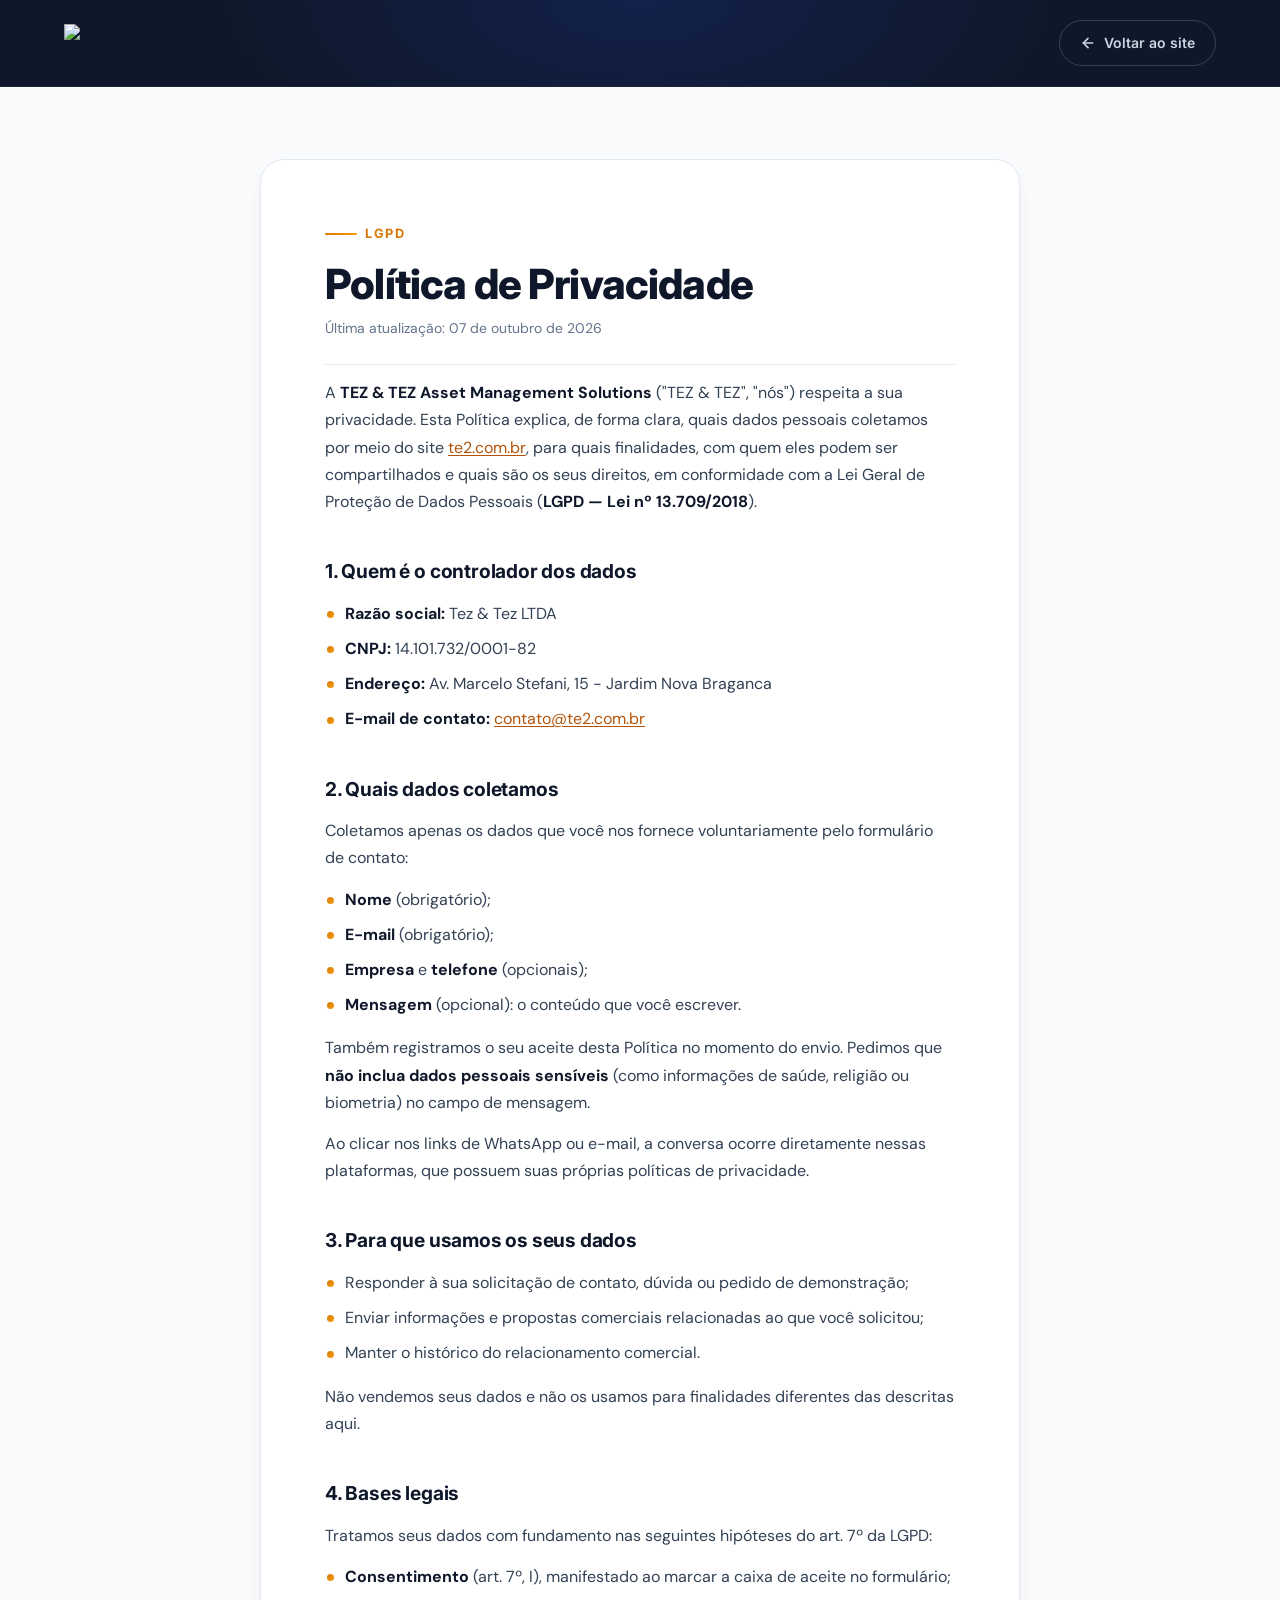
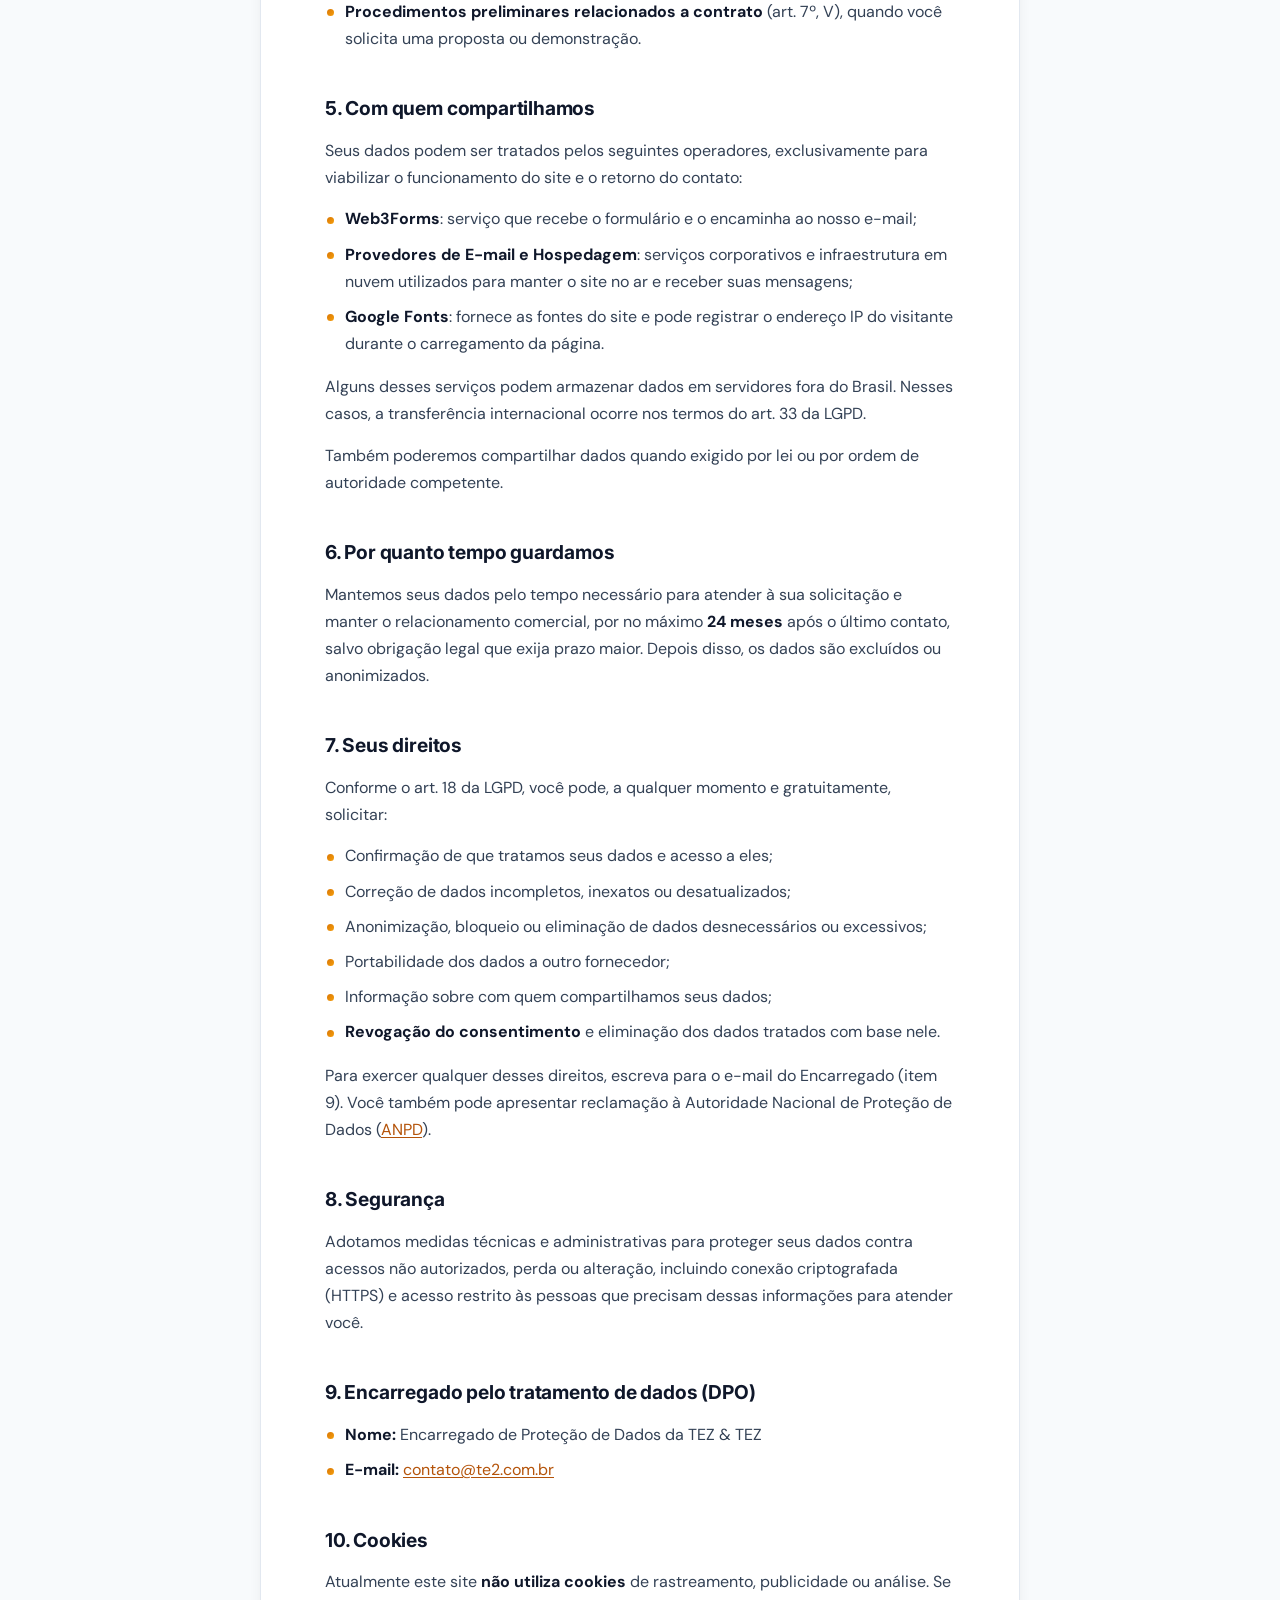
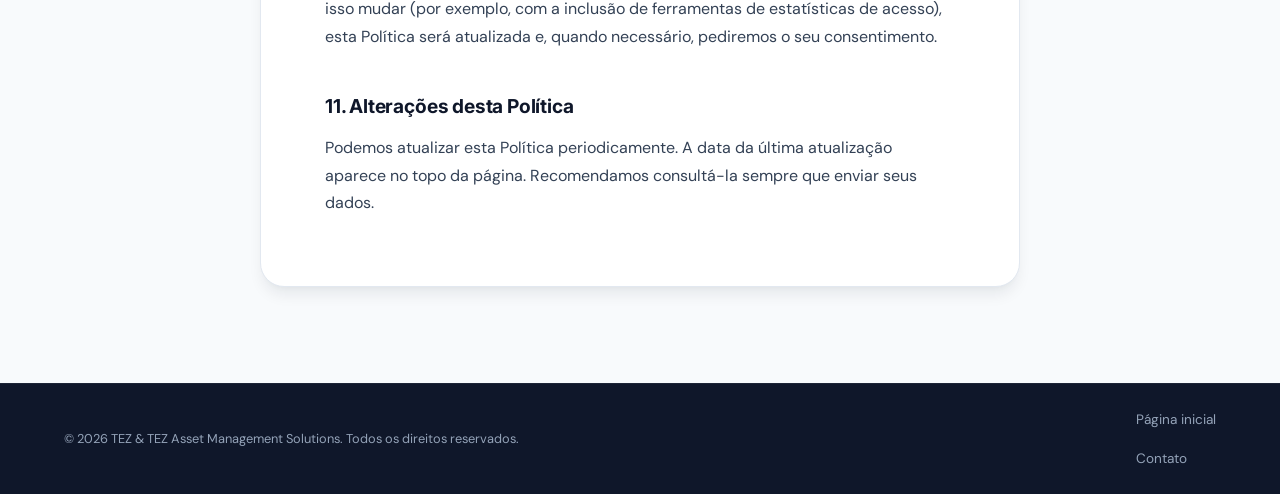
==== politica-de-privacidade.html @ d1f34a0f "Add files via upload" ====
<!DOCTYPE html>
<html lang="pt-BR">

<head>
  <meta charset="UTF-8">
  <meta name="viewport" content="width=device-width, initial-scale=1.0">
  <meta name="description"
    content="Política de Privacidade da TEZ & TEZ Asset Management Solutions: como coletamos, usamos e protegemos seus dados pessoais, em conformidade com a LGPD (Lei nº 13.709/2018).">
  <meta name="robots" content="index, follow">
  <meta name="theme-color" content="#0F172A">
  <title>Política de Privacidade | TEZ & TEZ — Asset Management Solutions</title>

  <link rel="preconnect" href="https://fonts.googleapis.com">
  <link rel="preconnect" href="https://fonts.gstatic.com" crossorigin>
  <link rel="stylesheet"
    href="https://fonts.googleapis.com/css2?family=Inter:wght@400;500;600;700;800&family=DM+Sans:wght@400;500;600;700&display=swap">

  <link rel="stylesheet" href="styles.css">
  <link rel="icon" type="image/png" href="assets/img/icone.png">
</head>

<!--
  ============================================================
  MODELO DE POLÍTICA DE PRIVACIDADE — LGPD
  ============================================================
-->

<body class="legal-page">

  <header class="legal-header">
    <div class="container">
      <a href="index.html" class="legal-logo" aria-label="TEZ & TEZ — voltar para a página inicial">
        <img src="assets/img/logo-TEZ-V2-png.png" alt="TEZ & TEZ Logo">
      </a>
      <a href="index.html" class="btn-outline legal-back" id="legal-back">
        <svg width="16" height="16" viewBox="0 0 24 24" fill="none" stroke="currentColor" stroke-width="2.5"
          stroke-linecap="round" stroke-linejoin="round" aria-hidden="true">
          <line x1="19" y1="12" x2="5" y2="12"></line>
          <polyline points="12 19 5 12 12 5"></polyline>
        </svg>
        Voltar ao site
      </a>
    </div>
  </header>

  <main class="legal-main" id="conteudo">
    <div class="container">
      <article class="legal-content">

        <span class="section-label">LGPD</span>
        <h1 class="legal-title">Política de Privacidade</h1>
        <p class="legal-updated">Última atualização: <time datetime="2026-10-07">07 de outubro de 2026</time></p>

        <p>
          A <strong>TEZ &amp; TEZ Asset Management Solutions</strong> ("TEZ &amp; TEZ", "nós") respeita a sua
          privacidade. Esta Política explica, de forma clara, quais dados pessoais coletamos por meio do site
          <a href="https://te2.com.br">te2.com.br</a>, para quais finalidades, com quem eles podem ser compartilhados
          e quais são os seus direitos, em conformidade com a Lei Geral de Proteção de Dados Pessoais
          (<strong>LGPD — Lei nº 13.709/2018</strong>).
        </p>

        <h2>1. Quem é o controlador dos dados</h2>
        <ul>
          <li><strong>Razão social:</strong> Tez & Tez LTDA</li>
          <li><strong>CNPJ:</strong> 14.101.732/0001-82</li>
          <li><strong>Endereço:</strong> Av. Marcelo Stefani, 15 - Jardim Nova Braganca</li>
          <li><strong>E-mail de contato:</strong> <a href="mailto:contato@te2.com.br">contato@te2.com.br</a></li>
        </ul>

        <h2>2. Quais dados coletamos</h2>
        <p>Coletamos apenas os dados que você nos fornece voluntariamente pelo formulário de contato:</p>
        <ul>
          <li><strong>Nome</strong> (obrigatório);</li>
          <li><strong>E-mail</strong> (obrigatório);</li>
          <li><strong>Empresa</strong> e <strong>telefone</strong> (opcionais);</li>
          <li><strong>Mensagem</strong> (opcional): o conteúdo que você escrever.</li>
        </ul>
        <p>
          Também registramos o seu aceite desta Política no momento do envio. Pedimos que <strong>não inclua dados
            pessoais sensíveis</strong> (como informações de saúde, religião ou biometria) no campo de mensagem.
        </p>
        <p>
          Ao clicar nos links de WhatsApp ou e-mail, a conversa ocorre diretamente nessas plataformas, que possuem
          suas próprias políticas de privacidade.
        </p>

        <h2>3. Para que usamos os seus dados</h2>
        <ul>
          <li>Responder à sua solicitação de contato, dúvida ou pedido de demonstração;</li>
          <li>Enviar informações e propostas comerciais relacionadas ao que você solicitou;</li>
          <li>Manter o histórico do relacionamento comercial.</li>
        </ul>
        <p>Não vendemos seus dados e não os usamos para finalidades diferentes das descritas aqui.</p>

        <h2>4. Bases legais</h2>
        <p>Tratamos seus dados com fundamento nas seguintes hipóteses do art. 7º da LGPD:</p>
        <ul>
          <li><strong>Consentimento</strong> (art. 7º, I), manifestado ao marcar a caixa de aceite no formulário;</li>
          <li><strong>Procedimentos preliminares relacionados a contrato</strong> (art. 7º, V), quando você solicita
            uma proposta ou demonstração.</li>
        </ul>

        <h2>5. Com quem compartilhamos</h2>
        <p>Seus dados podem ser tratados pelos seguintes operadores, exclusivamente para viabilizar o funcionamento
          do site e o retorno do contato:</p>
        <ul>
          <li><strong>Web3Forms</strong>: serviço que recebe o formulário e o encaminha ao nosso e-mail;</li>
          <li><strong>Provedores de E-mail e Hospedagem</strong>: serviços corporativos e infraestrutura em nuvem
            utilizados para manter o site no ar e receber suas mensagens;</li>
          <li><strong>Google Fonts</strong>: fornece as fontes do site e pode registrar o endereço IP do visitante
            durante o carregamento da página.</li>
        </ul>
        <p>
          Alguns desses serviços podem armazenar dados em servidores fora do Brasil. Nesses casos, a transferência
          internacional ocorre nos termos do art. 33 da LGPD.
        </p>
        <p>Também poderemos compartilhar dados quando exigido por lei ou por ordem de autoridade competente.</p>

        <h2>6. Por quanto tempo guardamos</h2>
        <p>
          Mantemos seus dados pelo tempo necessário para atender à sua solicitação e manter o relacionamento comercial,
          por no máximo <strong>24 meses</strong> após o último contato, salvo obrigação legal que
          exija prazo maior. Depois disso, os dados são excluídos ou anonimizados.
        </p>

        <h2>7. Seus direitos</h2>
        <p>Conforme o art. 18 da LGPD, você pode, a qualquer momento e gratuitamente, solicitar:</p>
        <ul>
          <li>Confirmação de que tratamos seus dados e acesso a eles;</li>
          <li>Correção de dados incompletos, inexatos ou desatualizados;</li>
          <li>Anonimização, bloqueio ou eliminação de dados desnecessários ou excessivos;</li>
          <li>Portabilidade dos dados a outro fornecedor;</li>
          <li>Informação sobre com quem compartilhamos seus dados;</li>
          <li><strong>Revogação do consentimento</strong> e eliminação dos dados tratados com base nele.</li>
        </ul>
        <p>
          Para exercer qualquer desses direitos, escreva para o e-mail do Encarregado (item 9). Você também pode
          apresentar reclamação à Autoridade Nacional de Proteção de Dados
          (<a href="https://www.gov.br/anpd" target="_blank" rel="noopener noreferrer">ANPD</a>).
        </p>

        <h2>8. Segurança</h2>
        <p>
          Adotamos medidas técnicas e administrativas para proteger seus dados contra acessos não autorizados, perda
          ou alteração, incluindo conexão criptografada (HTTPS) e acesso restrito às pessoas que precisam dessas
          informações para atender você.
        </p>

        <h2>9. Encarregado pelo tratamento de dados (DPO)</h2>
        <ul>
          <li><strong>Nome:</strong> Encarregado de Proteção de Dados da TEZ & TEZ</li>
          <li><strong>E-mail:</strong> <a href="mailto:contato@te2.com.br">contato@te2.com.br</a></li>
        </ul>

        <h2>10. Cookies</h2>
        <p>
          Atualmente este site <strong>não utiliza cookies</strong> de rastreamento, publicidade ou análise. Se isso
          mudar (por exemplo, com a inclusão de ferramentas de estatísticas de acesso), esta Política será atualizada
          e, quando necessário, pediremos o seu consentimento.
        </p>

        <h2>11. Alterações desta Política</h2>
        <p>
          Podemos atualizar esta Política periodicamente. A data da última atualização aparece no topo da página.
          Recomendamos consultá-la sempre que enviar seus dados.
        </p>

      </article>
    </div>
  </main>

  <footer class="footer" id="footer">
    <div class="container">
      <div class="footer-bottom">
        <p class="footer-copy">© <span id="current-year">2026</span> TEZ &amp; TEZ Asset Management Solutions. Todos os
          direitos reservados.</p>
        <div class="footer-links">
          <a href="index.html">Página inicial</a>
          <a href="index.html#contato">Contato</a>
        </div>
      </div>
    </div>
  </footer>

  <script>
    document.getElementById('current-year').textContent = new Date().getFullYear();
  </script>
</body>

</html>
---- styles.css ----
/* ============================================================
   TEZ & TEZ — Landing Page Design System
   ============================================================ */

/* --- CSS Custom Properties (Design Tokens) --- */
:root {
  /* Palette — Âmbar Premium */
  --amber-700: #B45309;
  --amber-600: #D97706;
  --amber-500: #F59E0B;
  --amber-400: #FBBF24;
  --amber-300: #FCD34D;
  --amber-100: #FEF3C7;
  --amber-50: #FFFBEB;

  /* Palette — Slate Executivo */
  --slate-950: #020617;
  --slate-900: #0F172A;
  --slate-800: #1E293B;
  --slate-700: #334155;
  --slate-600: #475569;
  --slate-500: #64748B;
  --slate-400: #94A3B8;
  --slate-300: #CBD5E1;
  --slate-200: #E2E8F0;
  --slate-100: #F1F5F9;
  --slate-50: #F8FAFC;

  /* Palette — Azul Corporativo */
  --blue-700: #1D4ED8;
  --blue-600: #1E40AF;
  --blue-500: #3B82F6;

  /* Functional */
  --success: #059669;
  --error: #DC2626;
  --error-soft: #F87171;
  --info: #7C3AED;
  --whatsapp: #25D366;

  /* Surfaces */
  --bg-primary: #FFFFFF;
  --bg-secondary: var(--slate-50);
  --bg-tertiary: var(--slate-100);
  --bg-dark: var(--slate-900);
  --bg-dark-alt: var(--slate-800);

  /* Text */
  --text-primary: var(--slate-900);
  --text-secondary: var(--slate-500);
  --text-tertiary: var(--slate-400);
  --text-inverse: #FFFFFF;

  /* Gradients */
  --gradient-amber: linear-gradient(135deg, var(--amber-600), var(--amber-500));
  --gradient-amber-soft: linear-gradient(135deg, var(--amber-500), var(--amber-300));
  --gradient-dark: linear-gradient(135deg, var(--slate-900), var(--slate-800));
  --gradient-blue: linear-gradient(135deg, var(--blue-600), var(--blue-500));

  /* Shadows */
  --shadow-sm: 0 1px 2px rgba(15, 23, 42, 0.05);
  --shadow-md: 0 4px 6px -1px rgba(15, 23, 42, 0.07), 0 2px 4px -2px rgba(15, 23, 42, 0.05);
  --shadow-lg: 0 10px 15px -3px rgba(15, 23, 42, 0.08), 0 4px 6px -4px rgba(15, 23, 42, 0.04);
  --shadow-xl: 0 20px 25px -5px rgba(15, 23, 42, 0.1), 0 8px 10px -6px rgba(15, 23, 42, 0.05);
  --shadow-amber: 0 4px 14px -2px rgba(217, 119, 6, 0.25);
  --shadow-amber-lg: 0 10px 30px -4px rgba(217, 119, 6, 0.3);

  /* Borders */
  --border-light: 1px solid var(--slate-200);
  --border-amber: 2px solid var(--amber-500);
  --radius-sm: 8px;
  --radius-md: 12px;
  --radius-lg: 16px;
  --radius-xl: 24px;
  --radius-full: 9999px;

  /* Typography */
  --font-heading: 'Inter', system-ui, -apple-system, sans-serif;
  --font-body: 'DM Sans', system-ui, -apple-system, sans-serif;

  /* Spacing */
  --section-padding: 100px 0;
  --container-max: 1200px;
  --container-padding: 0 24px;

  /* Transitions */
  --ease-out: cubic-bezier(0.22, 1, 0.36, 1);
  --transition-fast: all 0.2s cubic-bezier(0.4, 0, 0.2, 1);
  --transition-smooth: all 0.3s cubic-bezier(0.4, 0, 0.2, 1);
  --transition-spring: all 0.4s cubic-bezier(0.34, 1.56, 0.64, 1);
}

/* Intensidade do "spotlight" dos cards — registrada para poder ser animada */
@property --spot {
  syntax: '<number>';
  inherits: true;
  initial-value: 0;
}


/* --- Reset & Base --- */
*,
*::before,
*::after {
  margin: 0;
  padding: 0;
  box-sizing: border-box;
}

html {
  scroll-behavior: smooth;
  scroll-padding-top: 80px;
  -webkit-font-smoothing: antialiased;
  -moz-osx-font-smoothing: grayscale;
  /* Scrollbar personalizada (Firefox / Chrome 121+) */
  scrollbar-color: var(--amber-500) var(--slate-900);
  scrollbar-width: thin;
}

body {
  font-family: var(--font-body);
  font-size: 16px;
  line-height: 1.7;
  color: var(--text-primary);
  background-color: var(--bg-primary);
  overflow-x: hidden;
}

img {
  max-width: 100%;
  height: auto;
  display: block;
}

a {
  text-decoration: none;
  color: inherit;
  transition: var(--transition-fast);
}

ul,
ol {
  list-style: none;
}

button {
  border: none;
  background: none;
  cursor: pointer;
  font-family: inherit;
}

input,
textarea {
  font-family: inherit;
  font-size: inherit;
}

/* Seleção de texto em âmbar */
::selection {
  background: rgba(245, 158, 11, 0.32);
}

/* Scrollbar personalizada (Safari / navegadores WebKit) */
::-webkit-scrollbar {
  width: 10px;
}

::-webkit-scrollbar-track {
  background: var(--slate-900);
}

::-webkit-scrollbar-thumb {
  background: linear-gradient(var(--amber-500), var(--amber-600));
  border-radius: 10px;
  border: 2px solid var(--slate-900);
}

/* Foco visível consistente para navegação por teclado */
:focus-visible {
  outline: 2px solid var(--amber-500);
  outline-offset: 3px;
}

/* --- Utility --- */
.container {
  max-width: var(--container-max);
  margin: 0 auto;
  padding: var(--container-padding);
}

.sr-only {
  position: absolute;
  width: 1px;
  height: 1px;
  padding: 0;
  margin: -1px;
  overflow: hidden;
  clip: rect(0, 0, 0, 0);
  white-space: nowrap;
  border: 0;
}

.section-label {
  display: inline-flex;
  align-items: center;
  gap: 8px;
  font-family: var(--font-heading);
  font-size: 0.8rem;
  font-weight: 700;
  letter-spacing: 0.12em;
  text-transform: uppercase;
  color: var(--amber-600);
  margin-bottom: 16px;
}

.section-label::before {
  content: '';
  display: inline-block;
  width: 32px;
  height: 2px;
  background: var(--gradient-amber);
  border-radius: 2px;
}

/* Variante para fundos escuros */
.section-label--light {
  color: var(--amber-400);
}

.section-title {
  font-family: var(--font-heading);
  font-size: clamp(2rem, 4vw, 2.75rem);
  font-weight: 800;
  line-height: 1.15;
  color: var(--text-primary);
  margin-bottom: 16px;
  letter-spacing: -0.02em;
}

.section-subtitle {
  font-size: 1.1rem;
  line-height: 1.7;
  color: var(--text-secondary);
  max-width: 640px;
}

/* --- Scroll Reveal Animations --- */
/* Usa as propriedades individuais `translate`/`opacity` via animation,
   para não conflitar com os `transform` de hover dos cards e para que
   os atrasos escalonados (reveal-delay-*) funcionem de verdade. */
.reveal {
  opacity: 0;
  translate: 0 30px;
}

.reveal.visible {
  animation: revealUp 0.8s var(--ease-out) var(--reveal-delay, 0s) both;
}

@keyframes revealUp {
  from {
    opacity: 0;
    translate: 0 30px;
  }

  to {
    opacity: 1;
    translate: 0 0;
  }
}

.reveal-delay-1 {
  --reveal-delay: 0.1s;
}

.reveal-delay-2 {
  --reveal-delay: 0.2s;
}

.reveal-delay-3 {
  --reveal-delay: 0.3s;
}

.reveal-delay-4 {
  --reveal-delay: 0.4s;
}

.reveal-delay-5 {
  --reveal-delay: 0.5s;
}

.reveal-delay-6 {
  --reveal-delay: 0.6s;
}

.reveal-delay-7 {
  --reveal-delay: 0.7s;
}

/* --- Botões: efeito "shine" (reflexo de luz no hover) --- */
.btn-primary::before,
.navbar-nav .navbar-cta::before,
.form-submit::before {
  content: '';
  position: absolute;
  inset: 0;
  z-index: -1;
  background: linear-gradient(115deg, transparent 30%, rgba(255, 255, 255, 0.38) 50%, transparent 70%);
  transform: translateX(-120%);
  pointer-events: none;
}

.btn-primary:hover::before,
.navbar-nav .navbar-cta:hover::before,
.form-submit:not(:disabled):hover::before {
  transform: translateX(120%);
  transition: transform 0.8s var(--ease-out);
}


/* ============================================================
   1. NAVBAR
   ============================================================ */
.navbar {
  position: fixed;
  top: 0;
  left: 0;
  width: 100%;
  z-index: 1000;
  padding: 16px 0;
  transition: padding 0.4s var(--ease-out);
}

.navbar.scrolled {
  padding: 12px 0;
}

.navbar .container {
  position: relative;
  display: flex;
  align-items: center;
  justify-content: space-between;
  transition: max-width 0.5s var(--ease-out), padding 0.5s var(--ease-out);
}

/* Fundo da "pílula de vidro" — fica num pseudo-elemento para que o
   backdrop-filter não vire containing block do menu mobile (fixed). */
.navbar .container::before {
  content: '';
  position: absolute;
  inset: 0;
  z-index: -1;
  border-radius: var(--radius-full);
  background: rgba(15, 23, 42, 0);
  border: 1px solid transparent;
  transition: background 0.4s ease, border-color 0.4s ease, box-shadow 0.4s ease;
  pointer-events: none;
}

.navbar.scrolled .container {
  max-width: min(1080px, calc(100% - 32px));
  padding: 8px 8px 8px 24px;
}

.navbar.scrolled .container::before {
  background: rgba(15, 23, 42, 0.95);
  backdrop-filter: blur(16px) saturate(180%);
  -webkit-backdrop-filter: blur(16px) saturate(180%);
  border-color: rgba(255, 255, 255, 0.1);
  box-shadow: 0 10px 40px -10px rgba(0, 0, 0, 0.5), inset 0 1px 0 rgba(255, 255, 255, 0.06);
}

.navbar-logo {
  display: flex;
}

.navbar-logo img {
  height: 42px;
  width: auto;
  transition: height 0.4s var(--ease-out);
}

.navbar.scrolled .navbar-logo img {
  height: 32px;
}

.navbar-nav {
  display: flex;
  align-items: center;
  gap: 32px;
}

.navbar-nav a {
  font-family: var(--font-heading);
  font-size: 0.875rem;
  font-weight: 500;
  color: rgba(255, 255, 255, 0.8);
  letter-spacing: 0.01em;
  position: relative;
  padding: 4px 0;
}

.navbar-nav a:not(.navbar-cta):hover {
  color: #FFFFFF;
}

.navbar.scrolled .navbar-nav a:not(.navbar-cta):hover,
.navbar-nav a.active:not(.navbar-cta) {
  color: var(--amber-400);
}

.navbar-nav a:not(.navbar-cta)::after {
  content: '';
  position: absolute;
  bottom: -2px;
  left: 0;
  width: 0;
  height: 2px;
  background: var(--gradient-amber);
  border-radius: 2px;
  transition: width 0.3s cubic-bezier(0.4, 0, 0.2, 1);
}

.navbar-nav a:not(.navbar-cta):hover::after,
.navbar-nav a.active:not(.navbar-cta)::after {
  width: 100%;
}

.navbar-nav .navbar-cta {
  font-family: var(--font-heading);
  font-size: 0.875rem;
  font-weight: 600;
  padding: 8px 20px;
  border-radius: var(--radius-full);
  background: var(--gradient-amber);
  color: #FFFFFF;
  box-shadow: var(--shadow-amber);
  transition: transform 0.3s var(--ease-out), box-shadow 0.3s ease;
  white-space: nowrap;
  overflow: hidden;
  isolation: isolate;
}

.navbar-nav .navbar-cta:hover {
  color: #FFFFFF;
  transform: translateY(-1px);
  box-shadow: var(--shadow-amber-lg);
}

/* Hamburger */
.navbar-toggle {
  display: none;
  flex-direction: column;
  align-items: center;
  justify-content: center;
  gap: 5px;
  width: 40px;
  height: 40px;
  border-radius: 50%;
  position: relative;
  z-index: 1001;
  transition: background 0.3s ease;
}

.navbar-toggle:hover {
  background: rgba(255, 255, 255, 0.08);
}

.navbar-toggle span {
  display: block;
  width: 22px;
  height: 2px;
  background: #FFFFFF;
  border-radius: 2px;
  transition: transform 0.35s var(--ease-out), opacity 0.2s ease;
}

/* X perfeitamente centralizado: 2px de altura + 5px de gap = 7px */
.navbar-toggle.active span:nth-child(1) {
  transform: translateY(7px) rotate(45deg);
}

.navbar-toggle.active span:nth-child(2) {
  opacity: 0;
  transform: scaleX(0);
}

.navbar-toggle.active span:nth-child(3) {
  transform: translateY(-7px) rotate(-45deg);
}

/* Overlay atrás do menu mobile */
.nav-overlay {
  position: fixed;
  inset: 0;
  z-index: 999;
  background: rgba(2, 6, 23, 0.6);
  backdrop-filter: blur(4px);
  -webkit-backdrop-filter: blur(4px);
  opacity: 0;
  visibility: hidden;
  transition: opacity 0.4s ease, visibility 0.4s ease;
}

.nav-overlay.active {
  opacity: 1;
  visibility: visible;
}


/* ============================================================
   2. HERO SECTION
   ============================================================ */
.hero {
  position: relative;
  min-height: 100vh;
  min-height: 100svh;
  display: flex;
  align-items: center;
  background: var(--bg-dark);
  overflow: hidden;
  padding: 120px 0 80px;
  isolation: isolate;
}

/* Subtle grid pattern — dissolve suavemente nas bordas */
.hero::before {
  content: '';
  position: absolute;
  inset: 0;
  background-image:
    linear-gradient(rgba(255, 255, 255, 0.035) 1px, transparent 1px),
    linear-gradient(90deg, rgba(255, 255, 255, 0.035) 1px, transparent 1px);
  background-size: 60px 60px;
  -webkit-mask-image: radial-gradient(ellipse 75% 65% at 50% 40%, #000 20%, transparent 75%);
  mask-image: radial-gradient(ellipse 75% 65% at 50% 40%, #000 20%, transparent 75%);
  pointer-events: none;
  z-index: 0;
}

/* Fade inferior — a faixa de números "pousa" num fundo limpo */
.hero::after {
  content: '';
  position: absolute;
  left: 0;
  right: 0;
  bottom: 0;
  height: 180px;
  background: linear-gradient(to bottom, transparent, var(--bg-dark));
  pointer-events: none;
  z-index: 0;
}

/* Aurora — orbs de luz em movimento lento */
.hero-glow {
  position: absolute;
  top: 50%;
  left: 50%;
  transform: translate(-50%, -50%);
  width: 800px;
  height: 800px;
  background: radial-gradient(circle, rgba(30, 64, 175, 0.25) 0%, transparent 60%);
  z-index: 0;
  pointer-events: none;
}

.hero .container {
  display: grid;
  grid-template-columns: 1fr 1fr;
  align-items: center;
  gap: 60px;
  position: relative;
  z-index: 1;
}

.hero-content {
  max-width: 580px;
}

.hero-badge {
  display: inline-flex;
  align-items: center;
  gap: 8px;
  padding: 6px 16px;
  border-radius: var(--radius-full);
  border: 1px solid rgba(217, 119, 6, 0.3);
  background: rgba(217, 119, 6, 0.08);
  font-family: var(--font-heading);
  font-size: 0.75rem;
  font-weight: 600;
  color: var(--amber-400);
  letter-spacing: 0.06em;
  text-transform: uppercase;
  margin-bottom: 24px;
}

.hero-badge .dot {
  width: 6px;
  height: 6px;
  background: var(--amber-500);
  border-radius: 50%;
  animation: pulse 2s ease-in-out infinite;
}

@keyframes pulse {

  0%,
  100% {
    opacity: 1;
  }

  50% {
    opacity: 0.4;
  }
}

.hero-title {
  font-family: var(--font-heading);
  font-size: clamp(2.25rem, 4.5vw, 3.25rem);
  font-weight: 800;
  line-height: 1.12;
  color: var(--text-inverse);
  margin-bottom: 20px;
  letter-spacing: -0.025em;
}

.hero-title .highlight {
  background: var(--gradient-amber);
  -webkit-background-clip: text;
  -webkit-text-fill-color: transparent;
  background-clip: text;
}

.hero-description {
  font-size: 1.1rem;
  line-height: 1.75;
  color: var(--slate-400);
  margin-bottom: 36px;
  max-width: 500px;
}

.hero-actions {
  display: flex;
  gap: 16px;
  flex-wrap: wrap;
}

.btn-primary {
  display: inline-flex;
  align-items: center;
  gap: 8px;
  padding: 14px 32px;
  border-radius: var(--radius-full);
  background: var(--gradient-amber);
  color: #FFFFFF;
  font-family: var(--font-heading);
  font-size: 0.95rem;
  font-weight: 600;
  box-shadow: var(--shadow-amber);
  transition: transform 0.3s var(--ease-out), box-shadow 0.3s ease;
  cursor: pointer;
  position: relative;
  overflow: hidden;
  isolation: isolate;
}

.btn-primary:hover {
  transform: translateY(-2px);
  box-shadow: var(--shadow-amber-lg);
}

.btn-arrow {
  transition: transform 0.3s var(--ease-out);
}

.btn-primary:hover .btn-arrow {
  transform: translateX(4px);
}

.btn-outline {
  display: inline-flex;
  align-items: center;
  gap: 8px;
  padding: 14px 32px;
  border-radius: var(--radius-full);
  border: 1.5px solid rgba(148, 163, 184, 0.3);
  color: var(--slate-300);
  font-family: var(--font-heading);
  font-size: 0.95rem;
  font-weight: 600;
  transition: var(--transition-smooth);
  cursor: pointer;
}

.btn-outline:hover {
  border-color: var(--amber-500);
  color: var(--amber-400);
  background: rgba(217, 119, 6, 0.06);
}

/* Hero Visual — Cube */
.hero-visual {
  display: flex;
  align-items: center;
  justify-content: center;
  position: relative;
}

.hero-cube-wrapper {
  position: relative;
  width: 340px;
  height: 340px;
  display: flex;
  align-items: center;
  justify-content: center;
}

/* Brilho azul suave atrás do cubo */
.hero-cube-light {
  position: absolute;
  inset: 5%;
  border-radius: 50%;
  background: radial-gradient(circle, rgba(59, 130, 246, 0.2), transparent 60%);
  filter: blur(24px);
  pointer-events: none;
}

.hero-cube-tilt {
  position: relative;
  z-index: 1;
}

.hero-cube-wrapper img {
  width: 260px;
  height: auto;
  filter: drop-shadow(0 0 50px rgba(30, 64, 175, 0.4));
  animation: cubeFloat 6s ease-in-out infinite;
}

@keyframes cubeFloat {

  0%,
  100% {
    transform: translateY(0px) rotate(0deg);
  }

  50% {
    transform: translateY(-16px) rotate(1deg);
  }
}

/* Orbiting ring around cube */
.hero-cube-wrapper::before {
  content: '';
  position: absolute;
  width: 320px;
  height: 320px;
  border: 1px solid rgba(217, 119, 6, 0.15);
  border-radius: 50%;
  animation: orbitSpin 20s linear infinite;
}

.hero-cube-wrapper::after {
  content: '';
  position: absolute;
  width: 380px;
  height: 380px;
  border: 1px dashed rgba(217, 119, 6, 0.08);
  border-radius: 50%;
  animation: orbitSpin 30s linear infinite reverse;
}

@keyframes orbitSpin {
  from {
    transform: rotate(0deg);
  }

  to {
    transform: rotate(360deg);
  }
}


/* ============================================================
   3. NUMBERS STRIP
   ============================================================ */
.numbers-strip {
  padding: 0;
  position: relative;
  z-index: 2;
  margin-top: -50px;
}

.numbers-strip .container {
  background: var(--bg-primary);
  border-radius: var(--radius-xl);
  box-shadow: var(--shadow-xl);
  padding: 48px 56px;
  display: grid;
  grid-template-columns: repeat(4, 1fr);
  gap: 32px;
  border: 1px solid var(--slate-200);
}

.number-item {
  text-align: center;
  position: relative;
}

.number-item:not(:last-child)::after {
  content: '';
  position: absolute;
  right: -16px;
  top: 10%;
  height: 80%;
  width: 1px;
  background: var(--slate-200);
}

.number-value {
  font-family: var(--font-heading);
  font-size: clamp(2rem, 3.5vw, 2.75rem);
  font-weight: 800;
  color: var(--amber-600);
  background: linear-gradient(135deg, var(--amber-700), var(--amber-500));
  -webkit-background-clip: text;
  background-clip: text;
  -webkit-text-fill-color: transparent;
  /* Dígitos de largura fixa: o número não "treme" durante a contagem */
  font-variant-numeric: tabular-nums;
  line-height: 1.1;
  margin-bottom: 8px;
}

.number-label {
  font-size: 0.9rem;
  font-weight: 500;
  color: var(--text-secondary);
  line-height: 1.4;
}


/* ============================================================
   4. QUEM SOMOS
   ============================================================ */
.about {
  padding: var(--section-padding);
}

.about .container {
  display: grid;
  grid-template-columns: 1fr 1fr;
  gap: 80px;
  align-items: center;
}

.about-content {
  max-width: 540px;
}

.about-text {
  font-size: 1.05rem;
  line-height: 1.8;
  color: var(--text-secondary);
  margin-bottom: 32px;
}

.conciliation-grid {
  display: grid;
  grid-template-columns: 1fr 1fr;
  gap: 16px;
}

.conciliation-item {
  position: relative;
  display: flex;
  align-items: center;
  gap: 12px;
  padding: 16px 20px;
  background: var(--bg-dark);
  border-radius: var(--radius-md);
  border: 1px solid rgba(255, 255, 255, 0.08);
  transition: var(--transition-smooth);
  cursor: help;
}

.conciliation-item:hover,
.conciliation-item:focus-visible,
.conciliation-item.is-open {
  border-color: var(--amber-500);
  background: var(--slate-800);
  transform: translateY(-2px);
  box-shadow: var(--shadow-md);
}

.conciliation-item:focus-visible {
  outline-offset: 2px;
}

.conciliation-icon {
  width: 40px;
  height: 40px;
  border-radius: var(--radius-sm);
  display: flex;
  align-items: center;
  justify-content: center;
  background: var(--gradient-amber);
  color: #FFFFFF;
  font-size: 1.1rem;
  flex-shrink: 0;
}

.conciliation-name {
  font-family: var(--font-heading);
  font-size: 0.9rem;
  font-weight: 600;
  color: #FFFFFF;
}

/* Tooltip — abre com hover, foco de teclado ou toque (classe .is-open via JS) */
.conciliation-tooltip {
  position: absolute;
  bottom: calc(100% + 12px);
  left: 50%;
  transform: translateX(-50%) translateY(8px);
  width: 260px;
  padding: 14px 18px;
  background: var(--slate-900);
  color: rgba(255, 255, 255, 0.9);
  font-size: 0.8rem;
  line-height: 1.6;
  border-radius: var(--radius-md);
  box-shadow: 0 12px 32px rgba(0, 0, 0, 0.15);
  border: 1px solid rgba(255, 255, 255, 0.08);
  opacity: 0;
  visibility: hidden;
  pointer-events: none;
  transition: opacity 0.3s ease, transform 0.3s ease, visibility 0.3s ease;
  z-index: 10;
}

.conciliation-tooltip::after {
  content: '';
  position: absolute;
  top: 100%;
  left: 50%;
  transform: translateX(-50%);
  border: 6px solid transparent;
  border-top-color: var(--slate-900);
}

.conciliation-item:hover .conciliation-tooltip,
.conciliation-item:focus-visible .conciliation-tooltip,
.conciliation-item.is-open .conciliation-tooltip {
  opacity: 1;
  visibility: visible;
  transform: translateX(-50%) translateY(0);
}

/* Visual Diagram — Conciliação Quádrupla animada */
.about-visual {
  display: flex;
  align-items: center;
  justify-content: center;
}

.quad-diagram {
  --size: 380px;
  --node: 100px;
  --center: 120px;
  --icon: 22px;
  position: relative;
  width: var(--size);
  height: var(--size);
}

/* Anel orbital que conecta os 4 nós, com um ponto de luz girando */
.quad-orbit {
  position: absolute;
  inset: calc(var(--node) / 2);
  border-radius: 50%;
  border: 1px dashed rgba(217, 119, 6, 0.35);
  animation: orbitSpin 40s linear infinite;
  z-index: 0;
}

.quad-orbit::before {
  content: '';
  position: absolute;
  top: -4px;
  left: 50%;
  width: 8px;
  height: 8px;
  margin-left: -4px;
  border-radius: 50%;
  background: var(--amber-500);
  box-shadow: 0 0 12px 3px rgba(245, 158, 11, 0.6);
}

/* Raios (nó → centro) com "pulsos de energia" percorrendo */
.quad-spoke {
  position: absolute;
  top: 50%;
  left: 50%;
  width: calc(var(--size) / 2 - var(--node) / 2);
  height: 2px;
  margin-top: -1px;
  transform-origin: 0 50%;
  background: linear-gradient(90deg, rgba(217, 119, 6, 0.3), var(--slate-200));
  border-radius: 2px;
  overflow: hidden;
  z-index: 1;
}

.quad-spoke--top {
  rotate: -90deg;
}

.quad-spoke--right {
  rotate: 0deg;
}

.quad-spoke--bottom {
  rotate: 90deg;
}

.quad-spoke--left {
  rotate: 180deg;
}

.quad-spoke::after {
  content: '';
  position: absolute;
  inset: 0;
  background: linear-gradient(90deg, transparent 0%, var(--amber-300) 6%, var(--amber-500) 14%, transparent 42%);
  transform: translateX(100%);
  animation: energyPulse 2.8s cubic-bezier(0.55, 0, 0.45, 1) infinite;
}

.quad-spoke--right::after {
  animation-delay: 0.7s;
}

.quad-spoke--bottom::after {
  animation-delay: 1.4s;
}

.quad-spoke--left::after {
  animation-delay: 2.1s;
}

@keyframes energyPulse {
  from {
    transform: translateX(100%);
  }

  to {
    transform: translateX(-100%);
  }
}

.quad-center {
  position: absolute;
  top: 50%;
  left: 50%;
  translate: -50% -50%;
  width: var(--center);
  height: var(--center);
  background: var(--gradient-amber);
  border-radius: 50%;
  display: flex;
  align-items: center;
  justify-content: center;
  color: #FFFFFF;
  font-family: var(--font-heading);
  font-weight: 700;
  font-size: 0.75rem;
  text-align: center;
  line-height: 1.3;
  box-shadow: var(--shadow-amber-lg), inset 0 2px 0 rgba(255, 255, 255, 0.25);
  z-index: 3;
}

/* Halo pulsante do centro */
.quad-center::before,
.quad-center::after {
  content: '';
  position: absolute;
  inset: 0;
  border-radius: 50%;
  border: 2px solid rgba(245, 158, 11, 0.5);
  animation: haloPulse 3s ease-out infinite;
  z-index: -1;
}

.quad-center::after {
  animation-delay: 1.5s;
}

@keyframes haloPulse {
  from {
    transform: scale(1);
    opacity: 0.8;
  }

  to {
    transform: scale(1.6);
    opacity: 0;
  }
}

.quad-node {
  position: absolute;
  width: var(--node);
  height: var(--node);
  background: var(--amber-100);
  border-radius: 50%;
  display: flex;
  flex-direction: column;
  align-items: center;
  justify-content: center;
  gap: 4px;
  font-family: var(--font-heading);
  font-size: 0.7rem;
  font-weight: 600;
  color: var(--slate-700);
  text-align: center;
  line-height: 1.3;
  box-shadow: var(--shadow-lg);
  border: 2px solid var(--amber-500);
  transition: scale 0.35s var(--ease-out), border-color 0.3s ease, box-shadow 0.3s ease, color 0.3s ease, background 0.3s ease;
  z-index: 2;
}

.quad-node svg {
  width: var(--icon);
  height: var(--icon);
  color: var(--amber-600);
  transition: color 0.3s ease;
}

.quad-node--top {
  top: 0;
  left: 50%;
  translate: -50% 0;
}

.quad-node--right {
  right: 0;
  top: 50%;
  translate: 0 -50%;
}

.quad-node--bottom {
  bottom: 0;
  left: 50%;
  translate: -50% 0;
}

.quad-node--left {
  left: 0;
  top: 50%;
  translate: 0 -50%;
}

/* Nó aceso — hover direto ou item correspondente da lista ao lado */
.quad-node:hover,
.quad-node.is-active {
  scale: 1.1;
  border-color: var(--amber-500);
  background: var(--amber-50);
  color: var(--amber-700);
  box-shadow: 0 0 0 6px rgba(245, 158, 11, 0.12), var(--shadow-amber-lg);
}


/* ============================================================
   CARDS — "Spotlight" que segue o mouse (Serviços + Módulos)
   ============================================================ */
/* Borda que acende onde o cursor está */
.service-card::after {
  content: '';
  position: absolute;
  inset: 0;
  border-radius: inherit;
  padding: 1px;
  background: radial-gradient(320px circle at var(--x, 50%) var(--y, 50%), rgba(59, 130, 246, 0.65), transparent 60%);
  -webkit-mask: linear-gradient(#fff 0 0) content-box, linear-gradient(#fff 0 0);
  -webkit-mask-composite: xor;
  mask: linear-gradient(#fff 0 0) content-box, linear-gradient(#fff 0 0);
  mask-composite: exclude;
  opacity: var(--spot, 0);
  pointer-events: none;
  z-index: 2;
}

.module-card::after {
  content: '';
  position: absolute;
  inset: 0;
  border-radius: inherit;
  padding: 1px;
  /* Brilho Azul Secundário (Corporativo) */
  background: radial-gradient(320px circle at var(--x, 50%) var(--y, 50%), rgba(59, 130, 246, 0.65), transparent 60%);
  -webkit-mask: linear-gradient(#fff 0 0) content-box, linear-gradient(#fff 0 0);
  -webkit-mask-composite: xor;
  mask: linear-gradient(#fff 0 0) content-box, linear-gradient(#fff 0 0);
  mask-composite: exclude;
  opacity: var(--spot, 0);
  pointer-events: none;
  z-index: 2;
}

@media (hover: hover) {

  .service-card:hover,
  .module-card:hover {
    --spot: 1;
  }
}


/* ============================================================
   5. SERVIÇOS
   ============================================================ */
.services {
  padding: var(--section-padding);
  background: var(--bg-tertiary);
}

.services-header {
  text-align: center;
  margin-bottom: 64px;
}

.services-header .section-subtitle {
  margin: 0 auto;
}

.services-grid {
  display: grid;
  grid-template-columns: repeat(2, 1fr);
  gap: 24px;
}

.service-card {
  background:
    radial-gradient(480px circle at var(--x, 50%) var(--y, 50%), rgba(59, 130, 246, calc(0.12 * var(--spot, 0))), transparent 45%),
    var(--bg-dark);
  border-radius: var(--radius-lg);
  padding: 40px 36px;
  border: 1px solid rgba(255, 255, 255, 0.08);
  transition: transform 0.3s var(--ease-out), box-shadow 0.3s ease, border-color 0.3s ease, --spot 0.4s ease;
  position: relative;
  overflow: hidden;
}

.service-card::before {
  content: '';
  position: absolute;
  top: 0;
  left: 0;
  right: 0;
  height: 3px;
  background: var(--gradient-amber);
  transform: scaleX(0);
  transform-origin: left;
  transition: transform 0.4s cubic-bezier(0.4, 0, 0.2, 1);
}

.service-card:hover {
  transform: translateY(-4px);
  box-shadow: var(--shadow-xl);
  border-color: rgba(59, 130, 246, 0.35);
}

.service-card:hover::before {
  transform: scaleX(1);
}

.service-icon {
  width: 56px;
  height: 56px;
  border-radius: var(--radius-md);
  background: var(--gradient-amber);
  display: flex;
  align-items: center;
  justify-content: center;
  margin-bottom: 24px;
  transition: var(--transition-smooth);
}

.service-card:hover .service-icon {
  background: var(--gradient-amber);
}

.service-icon svg {
  width: 28px;
  height: 28px;
  color: #FFFFFF;
  transition: var(--transition-fast);
}

.service-card:hover .service-icon svg {
  color: #FFFFFF;
}

.service-title {
  font-family: var(--font-heading);
  font-size: 1.2rem;
  font-weight: 700;
  color: #FFFFFF;
  margin-bottom: 12px;
}

.service-description {
  font-size: 0.95rem;
  line-height: 1.7;
  color: rgba(255, 255, 255, 0.7);
}


/* ============================================================
   6. PLATAFORMA TGA — seção escura + Bento Grid
   ============================================================ */
.platform {
  padding: var(--section-padding);
  background: var(--bg-dark);
  position: relative;
  overflow: hidden;
  isolation: isolate;
}

/* Glow âmbar no topo */
.platform::before {
  content: '';
  position: absolute;
  top: -220px;
  left: 50%;
  translate: -50% 0;
  width: 1000px;
  height: 560px;
  background: radial-gradient(ellipse, rgba(217, 119, 6, 0.16) 0%, transparent 70%);
  pointer-events: none;
  z-index: -1;
}

/* Grade sutil que some para baixo */
.platform::after {
  content: '';
  position: absolute;
  inset: 0;
  background-image:
    linear-gradient(rgba(255, 255, 255, 0.025) 1px, transparent 1px),
    linear-gradient(90deg, rgba(255, 255, 255, 0.025) 1px, transparent 1px);
  background-size: 60px 60px;
  -webkit-mask-image: radial-gradient(ellipse 70% 50% at 50% 0%, #000 30%, transparent 80%);
  mask-image: radial-gradient(ellipse 70% 50% at 50% 0%, #000 30%, transparent 80%);
  pointer-events: none;
  z-index: -1;
}

.platform-header {
  text-align: center;
  margin-bottom: 64px;
}

.platform .section-label {
  color: var(--amber-400);
}

.platform .section-title {
  color: var(--text-inverse);
}

.platform .section-subtitle {
  color: var(--slate-400);
}

.platform-header .section-subtitle {
  margin: 0 auto;
}

.platform-grid {
  display: grid;
  grid-template-columns: repeat(4, 1fr);
  grid-template-areas:
    "quantum quantum elo     elo"
    "quantum quantum opus    vecto"
    "vertex  axon    kinesis kinesis";
  gap: 20px;
}

#module-quantum {
  grid-area: quantum;
}

#module-elo {
  grid-area: elo;
}

#module-opus {
  grid-area: opus;
}

#module-vecto {
  grid-area: vecto;
}

#module-vertex {
  grid-area: vertex;
}

#module-axon {
  grid-area: axon;
}

#module-kinesis {
  grid-area: kinesis;
}

.module-card {
  background:
    radial-gradient(500px circle at var(--x, 50%) var(--y, 50%), rgba(59, 130, 246, calc(0.12 * var(--spot, 0))), transparent 45%),
    rgba(255, 255, 255, 0.03);
  border: 1px solid rgba(255, 255, 255, 0.08);
  border-radius: var(--radius-lg);
  padding: 32px 28px;
  transition: transform 0.3s var(--ease-out), box-shadow 0.3s ease, border-color 0.3s ease, --spot 0.4s ease;
  position: relative;
  overflow: hidden;
  display: flex;
  flex-direction: column;
}

.module-card::before {
  content: '';
  position: absolute;
  top: 0;
  left: 0;
  right: 0;
  height: 3px;
  background: var(--gradient-amber);
  transform: scaleX(0);
  transform-origin: left;
  transition: transform 0.4s cubic-bezier(0.4, 0, 0.2, 1);
  z-index: 2;
}

.module-card:hover::before {
  transform: scaleX(1);
}

.module-card:hover {
  transform: translateY(-4px);
  box-shadow: 0 20px 40px -12px rgba(0, 0, 0, 0.55);
  border-color: rgba(59, 130, 246, 0.35);
}

.module-card>* {
  position: relative;
  z-index: 1;
}

.module-icon {
  width: 48px;
  height: 48px;
  border-radius: var(--radius-sm);
  background: var(--gradient-amber);
  display: flex;
  align-items: center;
  justify-content: center;
  margin-bottom: 20px;
  box-shadow: 0 6px 18px -6px rgba(217, 119, 6, 0.6);
  flex-shrink: 0;
}

.module-icon svg {
  width: 24px;
  height: 24px;
  color: #FFFFFF;
}

.module-name {
  font-family: var(--font-heading);
  font-size: 1.1rem;
  font-weight: 700;
  color: var(--amber-500);
  margin-bottom: 8px;
}

.module-description {
  font-size: 0.9rem;
  line-height: 1.6;
  color: rgba(255, 255, 255, 0.7);
}

/* Cards em destaque (QUANTUM e ELO) */
.module-card--featured {
  padding: 40px 36px;
  background:
    radial-gradient(500px circle at var(--x, 50%) var(--y, 50%), rgba(59, 130, 246, calc(0.15 * var(--spot, 0))), transparent 45%),
    linear-gradient(160deg, rgba(30, 64, 175, 0.15), rgba(255, 255, 255, 0.02) 55%);
  border-color: rgba(59, 130, 246, 0.25);
}

.module-card--featured .module-icon {
  width: 56px;
  height: 56px;
  border-radius: var(--radius-md);
}

.module-card--featured .module-icon svg {
  width: 28px;
  height: 28px;
}

.module-card--featured .module-name {
  font-size: 1.6rem;
  letter-spacing: -0.01em;
}

.module-card--featured .module-description {
  font-size: 1rem;
  max-width: 440px;
}

.module-tags {
  display: flex;
  flex-wrap: wrap;
  gap: 8px;
  margin-top: 20px;
}

.module-tags span {
  font-family: var(--font-heading);
  font-size: 0.72rem;
  font-weight: 600;
  letter-spacing: 0.02em;
  padding: 4px 12px;
  border-radius: var(--radius-full);
  background: rgba(245, 158, 11, 0.1);
  border: 1px solid rgba(245, 158, 11, 0.22);
  color: var(--amber-300);
}

/* Mini-gráfico decorativo do QUANTUM — barras crescem ao aparecer */
.module-chart {
  margin-top: auto;
  padding-top: 32px;
  height: 180px;
  display: flex;
  align-items: flex-end;
  gap: 8px;
}

.module-chart span {
  flex: 1;
  border-radius: 6px 6px 2px 2px;
  background: linear-gradient(to top, rgba(217, 119, 6, 0.15), var(--amber-500));
  transform-origin: bottom;
  transform: scaleY(0.08);
  transition: transform 1s var(--ease-out);
}

.module-card.visible .module-chart span {
  transform: scaleY(1);
}

.module-chart span:nth-child(1) {
  height: 32%;
  transition-delay: 0.5s;
}

.module-chart span:nth-child(2) {
  height: 48%;
  transition-delay: 0.58s;
}

.module-chart span:nth-child(3) {
  height: 40%;
  transition-delay: 0.66s;
}

.module-chart span:nth-child(4) {
  height: 62%;
  transition-delay: 0.74s;
}

.module-chart span:nth-child(5) {
  height: 55%;
  transition-delay: 0.82s;
}

.module-chart span:nth-child(6) {
  height: 76%;
  transition-delay: 0.9s;
}

.module-chart span:nth-child(7) {
  height: 70%;
  transition-delay: 0.98s;
}

.module-chart span:nth-child(8) {
  height: 100%;
  transition-delay: 1.06s;
}


/* ============================================================
   7. CONFORMIDADE
   ============================================================ */
.compliance {
  padding: var(--section-padding);
  background: var(--bg-tertiary);
}

.compliance-header {
  text-align: center;
  margin-bottom: 48px;
}

.compliance-header .section-subtitle {
  margin: 0 auto;
}

.compliance-institutions {
  text-align: center;
  margin-bottom: 32px;
}

.compliance-institutions-title {
  font-size: 0.95rem;
  font-weight: 600;
  color: var(--slate-400);
  text-transform: uppercase;
  letter-spacing: 0.05em;
  margin-bottom: 24px;
}

.compliance-logos {
  display: flex;
  justify-content: center;
  align-items: center;
  /* Garante alinhamento vertical pelo centro */
  gap: 64px;
  /* Aumentei o gap para respirar mais já que ficaram maiores */
  flex-wrap: wrap;
}

.compliance-logo {
  height: 70px;
  /* Aumentado em ~15% (era 60px) */
  width: auto;
  max-width: 250px;
  /* Evita que logos muito compridos fiquem gigantescos */
  object-fit: contain;
  filter: grayscale(100%) opacity(60%);
  transition: all 0.4s ease;
}

.compliance-logo:hover {
  filter: grayscale(0%) opacity(100%);
  transform: scale(1.05);
}

.compliance-badges {
  display: flex;
  flex-wrap: wrap;
  justify-content: center;
  gap: 16px;
  margin-bottom: 48px;
}

.compliance-badge {
  display: inline-flex;
  align-items: center;
  gap: 8px;
  padding: 12px 24px;
  background: var(--bg-dark);
  border: 1px solid rgba(59, 130, 246, 0.3);
  border-radius: var(--radius-full);
  font-family: var(--font-heading);
  font-size: 0.85rem;
  font-weight: 600;
  color: #FFFFFF;
  transition: var(--transition-smooth);
  white-space: nowrap;
}

.compliance-badge:hover {
  border-color: var(--amber-500);
  background: var(--slate-800);
  color: var(--amber-500);
  transform: translateY(-2px);
  box-shadow: var(--shadow-md);
}

.compliance-badge svg {
  width: 18px;
  height: 18px;
  color: var(--amber-600);
}

.compliance-text {
  max-width: 720px;
  margin: 0 auto;
  text-align: center;
  font-size: 1rem;
  line-height: 1.8;
  color: var(--text-secondary);
}


/* ============================================================
   8. FAQ
   ============================================================ */
.faq {
  padding: var(--section-padding);
  background: var(--bg-main);
  position: relative;
}

.faq-header {
  text-align: center;
  max-width: 600px;
  margin: 0 auto 64px;
}

.faq-list {
  max-width: 760px;
  margin: 0 auto;
  display: flex;
  flex-direction: column;
  gap: 16px;
}

.faq-item {
  background: var(--bg-card);
  border: 1px solid var(--border-color);
  border-radius: 12px;
  overflow: hidden;
  transition: all 0.3s ease;
  box-shadow: 0 4px 20px rgba(0, 0, 0, 0.2);
  /* Sombra sutil para destacar do fundo */
}

.faq-item:hover {
  border-color: rgba(245, 158, 11, 0.4);
  background: rgba(255, 255, 255, 0.02);
  transform: translateY(-2px);
  /* Efeito de flutuação no card */
}

.faq-item:hover .faq-question {
  color: var(--amber-500);
}

.faq-question {
  width: 100%;
  text-align: left;
  padding: 24px;
  background: transparent;
  border: none;
  display: flex;
  justify-content: space-between;
  align-items: center;
  cursor: pointer;
  color: var(--text-primary);
  font-family: 'DM Sans', sans-serif;
  font-size: 1.125rem;
  font-weight: 600;
  /* Peso maior como solicitado */
  gap: 16px;
  transition: color 0.3s ease;
}

.faq-question svg {
  width: 20px;
  height: 20px;
  flex-shrink: 0;
  color: var(--amber-500);
  transition: transform 0.3s ease;
}

.faq-question[aria-expanded="true"] svg {
  transform: rotate(180deg);
}

.faq-answer {
  max-height: 0;
  overflow: hidden;
  transition: max-height 0.3s ease;
}

.faq-answer-inner {
  padding: 0 24px 24px;
  color: var(--text-secondary);
  line-height: 1.6;
  font-size: 1rem;
}

/* ============================================================
   9. CTA / CONTATO
   ============================================================ */
.contact {
  padding: var(--section-padding);
  background: var(--bg-dark);
  position: relative;
  overflow: hidden;
}

.contact::before {
  content: '';
  position: absolute;
  top: 0;
  left: 50%;
  transform: translateX(-50%);
  width: 800px;
  height: 400px;
  background: radial-gradient(ellipse, rgba(217, 119, 6, 0.08) 0%, transparent 70%);
  pointer-events: none;
}

.contact .container {
  display: grid;
  grid-template-columns: 1fr 1fr;
  gap: 80px;
  align-items: start;
  position: relative;
  z-index: 1;
}

.contact-info {
  max-width: 460px;
}

.contact-info .section-title {
  color: var(--text-inverse);
}

.contact-info .section-subtitle {
  color: var(--slate-400);
  margin-bottom: 40px;
}

.contact-details {
  display: flex;
  flex-direction: column;
  gap: 20px;
}

.contact-detail {
  display: flex;
  align-items: center;
  gap: 16px;
}

.contact-detail-icon {
  width: 48px;
  height: 48px;
  border-radius: var(--radius-md);
  background: rgba(217, 119, 6, 0.1);
  display: flex;
  align-items: center;
  justify-content: center;
  flex-shrink: 0;
}

.contact-detail-icon svg {
  width: 22px;
  height: 22px;
  color: var(--amber-500);
}

.contact-detail-label {
  font-size: 0.8rem;
  font-weight: 500;
  color: var(--slate-400);
  text-transform: uppercase;
  letter-spacing: 0.05em;
  margin-bottom: 2px;
}

.contact-detail-value {
  font-family: var(--font-heading);
  font-size: 1rem;
  font-weight: 600;
  color: var(--text-inverse);
}

.contact-detail-value a {
  color: var(--text-inverse);
}

.contact-detail-value a:hover {
  color: var(--amber-400);
}

/* Form */
.contact-form {
  background: rgba(255, 255, 255, 0.04);
  border: 1px solid rgba(255, 255, 255, 0.08);
  border-radius: var(--radius-xl);
  padding: 40px;
  backdrop-filter: blur(8px);
}

.form-grid {
  display: grid;
  grid-template-columns: 1fr 1fr;
  gap: 16px;
  margin-bottom: 16px;
}

.form-group {
  display: flex;
  flex-direction: column;
  gap: 6px;
}

.form-group.full-width {
  grid-column: 1 / -1;
}

.form-label {
  font-size: 0.85rem;
  font-weight: 500;
  color: var(--slate-400);
}

.form-label .required {
  color: var(--amber-400);
}

/* Ícones dentro dos campos */
.input-wrap {
  position: relative;
}

.input-icon {
  position: absolute;
  left: 14px;
  top: 50%;
  translate: 0 -50%;
  width: 18px;
  height: 18px;
  color: var(--slate-500);
  pointer-events: none;
  transition: color 0.2s ease;
}

.input-wrap--textarea .input-icon {
  top: 14px;
  translate: none;
}

.input-wrap:focus-within .input-icon {
  color: var(--amber-400);
}

.form-input,
.form-textarea {
  width: 100%;
  padding: 12px 16px 12px 44px;
  background: rgba(255, 255, 255, 0.06);
  border: 1px solid rgba(255, 255, 255, 0.1);
  border-radius: var(--radius-sm);
  color: var(--text-inverse);
  font-size: 0.95rem;
  transition: var(--transition-fast);
  outline: none;
}

.form-input option {
  background-color: var(--slate-900);
  color: var(--text-inverse);
}

.form-input option:disabled {
  color: var(--slate-500);
}

select.form-input {
  appearance: none;
  -webkit-appearance: none;
  -moz-appearance: none;
  background-image: url("data:image/svg+xml;charset=US-ASCII,%3Csvg%20xmlns%3D%22http%3A%2F%2Fwww.w3.org%2F2000%2Fsvg%22%20width%3D%2224%22%20height%3D%2224%22%20viewBox%3D%220%200%2024%2024%22%20fill%3D%22none%22%20stroke%3D%22%2394a3b8%22%20stroke-width%3D%222%22%20stroke-linecap%3D%22round%22%20stroke-linejoin%3D%22round%22%3E%3Cpolyline%20points%3D%226%209%2012%2015%2018%209%22%3E%3C%2Fpolyline%3E%3C%2Fsvg%3E");
  background-repeat: no-repeat;
  background-position: right 16px center;
  background-size: 16px;
  padding-right: 48px;
  /* space for the custom arrow */
}

/* Fix browser autofill styling */
input:-webkit-autofill,
input:-webkit-autofill:hover,
input:-webkit-autofill:focus,
input:-webkit-autofill:active {
  -webkit-box-shadow: 0 0 0 30px #1e293b inset !important;
  -webkit-text-fill-color: white !important;
  caret-color: white;
}

.form-input::placeholder,
.form-textarea::placeholder {
  color: var(--slate-500);
}

.form-input:focus,
.form-textarea:focus {
  border-color: var(--amber-500);
  background: rgba(217, 119, 6, 0.05);
  box-shadow: 0 0 0 3px rgba(217, 119, 6, 0.1);
}

/* Validação moderna: só fica vermelho DEPOIS que o usuário interage */
.form-input:user-invalid,
.form-textarea:user-invalid {
  border-color: var(--error-soft);
  background: rgba(248, 113, 113, 0.06);
  box-shadow: 0 0 0 3px rgba(248, 113, 113, 0.12);
}

.input-wrap:has(:user-invalid) .input-icon {
  color: var(--error-soft);
}

.form-error {
  display: none;
  font-size: 0.78rem;
  color: #FCA5A5;
}

.form-group:has(:user-invalid) .form-error {
  display: block;
}

.form-textarea {
  min-height: 120px;
  resize: vertical;
}

.form-submit {
  width: 100%;
  display: inline-flex;
  align-items: center;
  justify-content: center;
  gap: 10px;
  padding: 14px 32px;
  border-radius: var(--radius-sm);
  background: var(--gradient-amber);
  color: #FFFFFF;
  font-family: var(--font-heading);
  font-size: 1rem;
  font-weight: 600;
  cursor: pointer;
  box-shadow: var(--shadow-amber);
  transition: transform 0.3s var(--ease-out), box-shadow 0.3s ease, background 0.3s ease;
  border: none;
  margin-top: 8px;
  position: relative;
  overflow: hidden;
  isolation: isolate;
}

.form-submit:not(:disabled):hover {
  transform: translateY(-2px);
  box-shadow: var(--shadow-amber-lg);
}

.form-submit:disabled {
  cursor: default;
}

.form-submit.is-success {
  background: linear-gradient(135deg, var(--success), #10B981);
  box-shadow: 0 4px 14px -2px rgba(5, 150, 105, 0.35);
}

.spinner {
  width: 18px;
  height: 18px;
  border: 2px solid rgba(255, 255, 255, 0.35);
  border-top-color: #FFFFFF;
  border-radius: 50%;
  animation: spin 0.7s linear infinite;
}

@keyframes spin {
  to {
    transform: rotate(360deg);
  }
}

/* Honeypot anti-spam — fora da tela, invisível para pessoas */
.form-honeypot {
  position: absolute;
  left: -9999px;
  width: 1px;
  height: 1px;
  opacity: 0;
  pointer-events: none;
}

/* Consentimento LGPD */
.form-consent {
  display: grid;
  grid-template-columns: auto 1fr;
  align-items: start;
  column-gap: 12px;
  row-gap: 6px;
  margin: 4px 0 16px;
}

.form-consent input[type="checkbox"] {
  width: 18px;
  height: 18px;
  margin-top: 3px;
  accent-color: var(--amber-500);
  cursor: pointer;
}

.form-consent label {
  font-size: 0.82rem;
  line-height: 1.55;
  color: var(--slate-400);
  cursor: pointer;
}

.form-consent label a {
  color: var(--amber-400);
  text-decoration: underline;
  text-underline-offset: 2px;
}

.form-consent label a:hover {
  color: var(--amber-300);
}

.form-consent label .required {
  color: var(--amber-400);
}

.form-consent .form-error {
  grid-column: 2;
}

.form-consent:has(:user-invalid) .form-error {
  display: block;
}

.form-consent:has(:user-invalid) label {
  color: #FCA5A5;
}

/* Mensagem de retorno do envio (sucesso / erro) */
.form-feedback {
  margin-top: 12px;
  font-size: 0.85rem;
  line-height: 1.5;
  text-align: center;
  color: var(--slate-300);
}

.form-feedback:empty {
  display: none;
}

.form-feedback.is-error {
  color: #FCA5A5;
}

.form-feedback.is-success {
  color: #6EE7B7;
}

.form-feedback a {
  color: var(--amber-400);
  text-decoration: underline;
  text-underline-offset: 2px;
}


/* ============================================================
   10. FOOTER
   ============================================================ */
.footer {
  background: var(--slate-900);
  border-top: 1px solid rgba(255, 255, 255, 0.06);
  padding: 64px 0 24px;
}

.footer-top {
  display: grid;
  grid-template-columns: 2fr 1.2fr 1.2fr;
  align-items: flex-start;
  padding-bottom: 48px;
  border-bottom: 1px solid rgba(255, 255, 255, 0.06);
  margin-bottom: 24px;
  gap: 32px;
}

.footer-company-info {
  display: flex;
  flex-direction: column;
  gap: 16px;
  max-width: 350px;
}

.footer-logo img {
  height: 32px;
  width: auto;
  opacity: 0.9;
}

.footer-address {
  font-size: 0.85rem;
  color: var(--slate-400);
  line-height: 1.6;
}

.footer-address strong {
  color: var(--slate-200);
}

.footer-social {
  display: flex;
  gap: 16px;
}

.footer-social a {
  color: var(--slate-400);
  transition: var(--transition-fast);
  display: inline-flex;
}

.footer-social a:hover {
  color: var(--amber-400);
}

.footer-nav {
  display: flex;
  flex-direction: column;
  gap: 8px;
}

.footer-nav-title {
  font-size: 0.95rem;
  font-weight: 600;
  color: var(--amber-500);
  margin-bottom: 16px;
  display: inline-block;
}

.footer-links {
  display: flex;
  flex-direction: column;
  gap: 16px;
}

.footer-links a {
  font-size: 0.85rem;
  color: var(--slate-400);
  transition: var(--transition-fast);
}

.footer-links a:hover {
  color: var(--amber-400);
}

.footer-bottom {
  display: flex;
  align-items: center;
  justify-content: space-between;
  flex-wrap: wrap;
  gap: 16px;
}

.footer-copy {
  font-size: 0.8rem;
  color: var(--slate-400);
}

.footer-bottom-badges {
  display: flex;
  align-items: center;
  gap: 12px;
  opacity: 0.6;
  font-size: 0.75rem;
  font-weight: 600;
  color: var(--slate-400);
  flex-wrap: wrap;
}

.footer-bottom-badges .bullet {
  opacity: 0.4;
  font-size: 0.8rem;
}


/* ============================================================
   10. BOTÃO FLUTUANTE — WHATSAPP
   ============================================================ */
.whatsapp-float {
  position: fixed;
  right: 24px;
  bottom: 24px;
  z-index: 900;
  width: 58px;
  height: 58px;
  border-radius: 50%;
  background: var(--whatsapp);
  color: #FFFFFF;
  display: flex;
  align-items: center;
  justify-content: center;
  box-shadow: 0 10px 30px -6px rgba(37, 211, 102, 0.55);
  opacity: 0;
  visibility: hidden;
  transform: translateY(20px) scale(0.9);
  transition: opacity 0.4s ease, transform 0.4s var(--ease-out), visibility 0.4s ease, box-shadow 0.3s ease;
}

.whatsapp-float.is-visible {
  opacity: 1;
  visibility: visible;
  transform: none;
}

.whatsapp-float.is-visible:hover {
  transform: translateY(-3px);
  box-shadow: 0 14px 34px -6px rgba(37, 211, 102, 0.7);
}

.whatsapp-float svg {
  width: 28px;
  height: 28px;
}

/* Anel pulsante */
.whatsapp-float::before {
  content: '';
  position: absolute;
  inset: 0;
  border-radius: 50%;
  background: var(--whatsapp);
  z-index: -1;
  animation: waPulse 2.4s ease-out infinite;
}

@keyframes waPulse {
  from {
    transform: scale(1);
    opacity: 0.5;
  }

  to {
    transform: scale(1.6);
    opacity: 0;
  }
}

.whatsapp-float-label {
  position: absolute;
  right: calc(100% + 12px);
  top: 50%;
  translate: 0 -50%;
  white-space: nowrap;
  background: var(--slate-900);
  color: #FFFFFF;
  font-family: var(--font-heading);
  font-size: 0.8rem;
  font-weight: 600;
  padding: 8px 14px;
  border-radius: var(--radius-full);
  box-shadow: var(--shadow-lg);
  border: 1px solid rgba(255, 255, 255, 0.08);
  opacity: 0;
  transform: translateX(8px);
  transition: opacity 0.3s ease, transform 0.3s var(--ease-out);
  pointer-events: none;
}

.whatsapp-float:hover .whatsapp-float-label,
.whatsapp-float:focus-visible .whatsapp-float-label {
  opacity: 1;
  transform: none;
}


/* ============================================================
   11. PÁGINA LEGAL (Política de Privacidade)
   ============================================================ */
.legal-header {
  position: relative;
  background: var(--bg-dark);
  padding: 20px 0;
  border-bottom: 1px solid rgba(255, 255, 255, 0.06);
  overflow: hidden;
  isolation: isolate;
}

.legal-header::before {
  content: '';
  position: absolute;
  top: -200px;
  left: 50%;
  translate: -50% 0;
  width: 900px;
  height: 400px;
  background: radial-gradient(ellipse, rgba(30, 64, 175, 0.25), transparent 65%);
  pointer-events: none;
  z-index: -1;
}

.legal-header .container {
  display: flex;
  align-items: center;
  justify-content: space-between;
  gap: 16px;
}

.legal-logo img {
  height: 38px;
  width: auto;
}

.legal-back {
  padding: 10px 20px;
  font-size: 0.875rem;
}

.legal-main {
  padding: 72px 0 96px;
  background: var(--bg-secondary);
}

.legal-content {
  max-width: 760px;
  margin: 0 auto;
  background: var(--bg-primary);
  border: var(--border-light);
  border-radius: var(--radius-xl);
  box-shadow: var(--shadow-lg);
  padding: 56px 64px;
  color: var(--slate-700);
}

.legal-title {
  font-family: var(--font-heading);
  font-size: clamp(2rem, 4vw, 2.6rem);
  font-weight: 800;
  line-height: 1.15;
  letter-spacing: -0.02em;
  color: var(--text-primary);
  margin-bottom: 8px;
}

.legal-updated {
  font-size: 0.875rem;
  color: var(--slate-500);
  padding-bottom: 24px;
  margin-bottom: 32px;
  border-bottom: var(--border-light);
}

.legal-content h2 {
  font-family: var(--font-heading);
  font-size: 1.2rem;
  font-weight: 700;
  color: var(--text-primary);
  margin: 40px 0 12px;
  letter-spacing: -0.01em;
}

.legal-content p {
  margin-bottom: 14px;
}

.legal-content ul {
  margin: 0 0 16px;
  display: flex;
  flex-direction: column;
  gap: 8px;
}

.legal-content li {
  position: relative;
  padding-left: 20px;
}

.legal-content li::before {
  content: '';
  position: absolute;
  left: 2px;
  top: 0.7em;
  width: 7px;
  height: 7px;
  border-radius: 50%;
  background: var(--gradient-amber);
}

.legal-content a {
  color: var(--amber-700);
  text-decoration: underline;
  text-underline-offset: 2px;
}

.legal-content a:hover {
  color: var(--amber-600);
}

.legal-content strong {
  color: var(--text-primary);
}

.legal-page .footer {
  padding: 24px 0;
}

@media (max-width: 640px) {
  .legal-main {
    padding: 40px 0 64px;
  }

  .legal-content {
    padding: 32px 24px;
    border-radius: var(--radius-lg);
  }

  .legal-back {
    padding: 8px 14px;
  }
}


/* ============================================================
   RESPONSIVE
   ============================================================ */

/* Tablet */
@media (max-width: 1024px) {
  .hero .container {
    grid-template-columns: 1fr;
    text-align: center;
  }

  .hero-content {
    max-width: 100%;
  }

  .hero-description {
    max-width: 100%;
    margin-left: auto;
    margin-right: auto;
  }

  .hero-actions {
    justify-content: center;
  }

  .hero-visual {
    order: -1;
  }

  .hero-cube-wrapper {
    width: 260px;
    height: 260px;
  }

  .hero-cube-wrapper img {
    width: 200px;
  }

  .hero-cube-wrapper::before {
    width: 240px;
    height: 240px;
  }

  .hero-cube-wrapper::after {
    width: 290px;
    height: 290px;
  }

  .numbers-strip .container {
    grid-template-columns: repeat(2, 1fr);
    padding: 36px 40px;
  }

  .number-item:not(:last-child)::after {
    display: none;
  }

  .about .container {
    grid-template-columns: 1fr;
    gap: 48px;
  }

  .about-visual {
    order: -1;
  }

  .quad-diagram {
    --size: 300px;
    --node: 80px;
    --center: 100px;
    --icon: 18px;
  }

  .quad-center {
    font-size: 0.65rem;
  }

  .quad-node {
    font-size: 0.6rem;
  }

  .services-grid {
    grid-template-columns: 1fr;
  }

  .platform-grid {
    grid-template-columns: repeat(2, 1fr);
    grid-template-areas:
      "quantum quantum"
      "elo     elo"
      "opus    vecto"
      "vertex  axon"
      "kinesis kinesis";
  }

  .module-chart {
    height: 140px;
  }

  .contact .container {
    grid-template-columns: 1fr;
    gap: 48px;
  }

  .footer-top {
    grid-template-columns: 1fr;
    gap: 48px;
  }
}

/* Mobile */
@media (max-width: 768px) {
  :root {
    --section-padding: 64px 0;
  }

  /* Navbar mobile */
  .navbar.scrolled .container {
    padding: 6px 6px 6px 20px;
  }

  /* Menu lateral escuro com glassmorphism */
  .navbar-nav {
    position: fixed;
    top: 0;
    right: 0;
    z-index: 1000;
    width: min(320px, 85vw);
    height: 100vh;
    height: 100dvh;
    background: rgba(15, 23, 42, 0.96);
    backdrop-filter: blur(20px) saturate(160%);
    -webkit-backdrop-filter: blur(20px) saturate(160%);
    border-left: 1px solid rgba(255, 255, 255, 0.08);
    flex-direction: column;
    align-items: stretch;
    gap: 0;
    padding: 96px 28px 32px;
    box-shadow: -20px 0 60px rgba(0, 0, 0, 0.5);
    overflow-y: auto;
    transform: translateX(100%);
    visibility: hidden;
    transition: transform 0.45s var(--ease-out), visibility 0.45s ease;
  }

  .navbar-nav.active {
    transform: none;
    visibility: visible;
  }

  .navbar-nav a:not(.navbar-cta) {
    font-size: 1.125rem;
    padding: 16px 4px;
    color: var(--slate-200);
    border-bottom: 1px solid rgba(255, 255, 255, 0.06);
  }

  .navbar-nav a:not(.navbar-cta)::after {
    display: none;
  }

  .navbar-nav .navbar-cta {
    margin-top: 28px;
    padding: 14px 20px;
    font-size: 1rem;
    text-align: center;
  }

  /* Entrada escalonada dos links */
  .navbar-nav.active a {
    animation: navItemIn 0.5s var(--ease-out) both;
  }

  .navbar-nav.active a:nth-child(1) {
    animation-delay: 0.1s;
  }

  .navbar-nav.active a:nth-child(2) {
    animation-delay: 0.15s;
  }

  .navbar-nav.active a:nth-child(3) {
    animation-delay: 0.2s;
  }

  .navbar-nav.active a:nth-child(4) {
    animation-delay: 0.25s;
  }

  .navbar-nav.active a:nth-child(5) {
    animation-delay: 0.32s;
  }

  .navbar-toggle {
    display: flex;
  }

  /* Hero */
  .hero {
    padding: 100px 0 80px;
    min-height: auto;
  }

  .hero-title {
    font-size: clamp(1.75rem, 6vw, 2.5rem);
  }

  .hero-cube-wrapper {
    width: 200px;
    height: 200px;
  }

  .hero-cube-wrapper img {
    width: 150px;
  }

  .hero-cube-wrapper::before {
    width: 180px;
    height: 180px;
  }

  .hero-cube-wrapper::after {
    width: 220px;
    height: 220px;
  }

  .orb-1 {
    width: 360px;
    height: 360px;
  }

  .orb-2 {
    width: 320px;
    height: 320px;
  }

  .hero-actions {
    flex-direction: column;
    align-items: center;
  }

  .btn-primary,
  .btn-outline {
    width: 100%;
    justify-content: center;
  }

  /* Numbers */
  .numbers-strip .container {
    grid-template-columns: 1fr 1fr;
    padding: 28px 24px;
    gap: 24px;
  }

  .number-value {
    font-size: 2rem;
  }

  /* About */
  .conciliation-grid {
    grid-template-columns: 1fr;
  }

  .quad-diagram {
    --size: 260px;
    --node: 70px;
    --center: 90px;
    --icon: 16px;
  }

  .quad-center {
    font-size: 0.6rem;
  }

  .quad-node {
    font-size: 0.55rem;
    gap: 2px;
  }

  /* Platform */
  .platform-grid {
    grid-template-columns: 1fr;
    grid-template-areas:
      "quantum"
      "elo"
      "opus"
      "vecto"
      "vertex"
      "axon"
      "kinesis";
  }

  .module-card--featured {
    padding: 32px 28px;
  }

  .module-card--featured .module-name {
    font-size: 1.35rem;
  }

  .module-chart {
    height: 120px;
  }

  /* Form */
  .form-grid {
    grid-template-columns: 1fr;
  }

  .contact-form {
    padding: 28px 20px;
  }

  /* Footer */
  .footer-top {
    grid-template-columns: 1fr;
    gap: 40px;
    text-align: center;
  }

  .footer-company-info {
    align-items: center;
    margin: 0 auto;
  }

  .footer-nav {
    align-items: center;
  }

  .footer-links {
    text-align: center;
  }


  .footer-bottom {
    flex-direction: column;
    text-align: center;
    gap: 16px;
  }

  .footer-bottom-badges {
    justify-content: center;
  }

  /* WhatsApp */
  .whatsapp-float {
    right: 16px;
    bottom: 16px;
    width: 52px;
    height: 52px;
  }

  .whatsapp-float svg {
    width: 26px;
    height: 26px;
  }

  .whatsapp-float-label {
    display: none;
  }
}

@keyframes navItemIn {
  from {
    opacity: 0;
    translate: 24px 0;
  }

  to {
    opacity: 1;
    translate: 0 0;
  }
}

@media (max-width: 480px) {
  .numbers-strip .container {
    grid-template-columns: 1fr;
  }

  .compliance-badges {
    flex-direction: column;
    align-items: center;
  }
}


/* ============================================================
   ACESSIBILIDADE — Reduzir movimento
   ============================================================ */
@media (prefers-reduced-motion: reduce) {
  html {
    scroll-behavior: auto;
  }

  *,
  *::before,
  *::after {
    animation-duration: 0.01ms !important;
    animation-iteration-count: 1 !important;
    animation-delay: 0s !important;
    transition-duration: 0.01ms !important;
    transition-delay: 0s !important;
  }

  .reveal {
    opacity: 1;
    translate: none;
  }
}
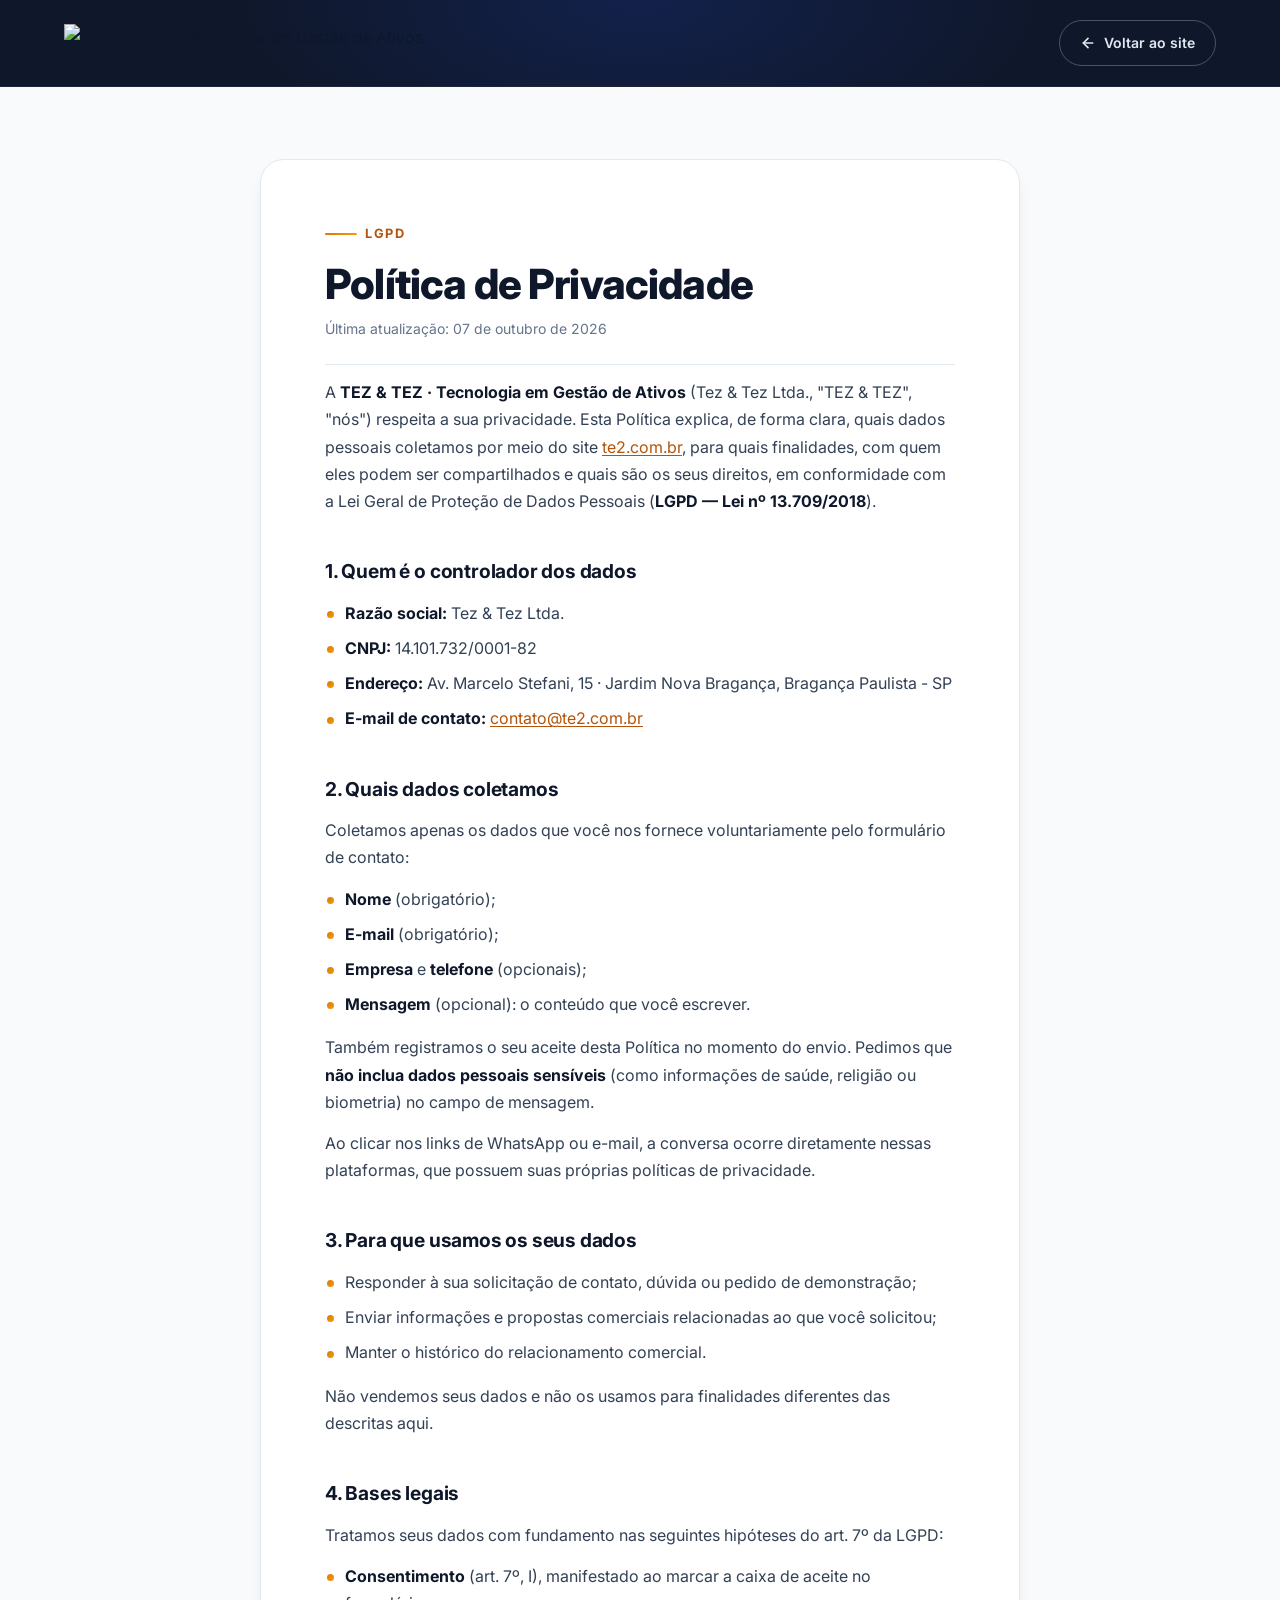
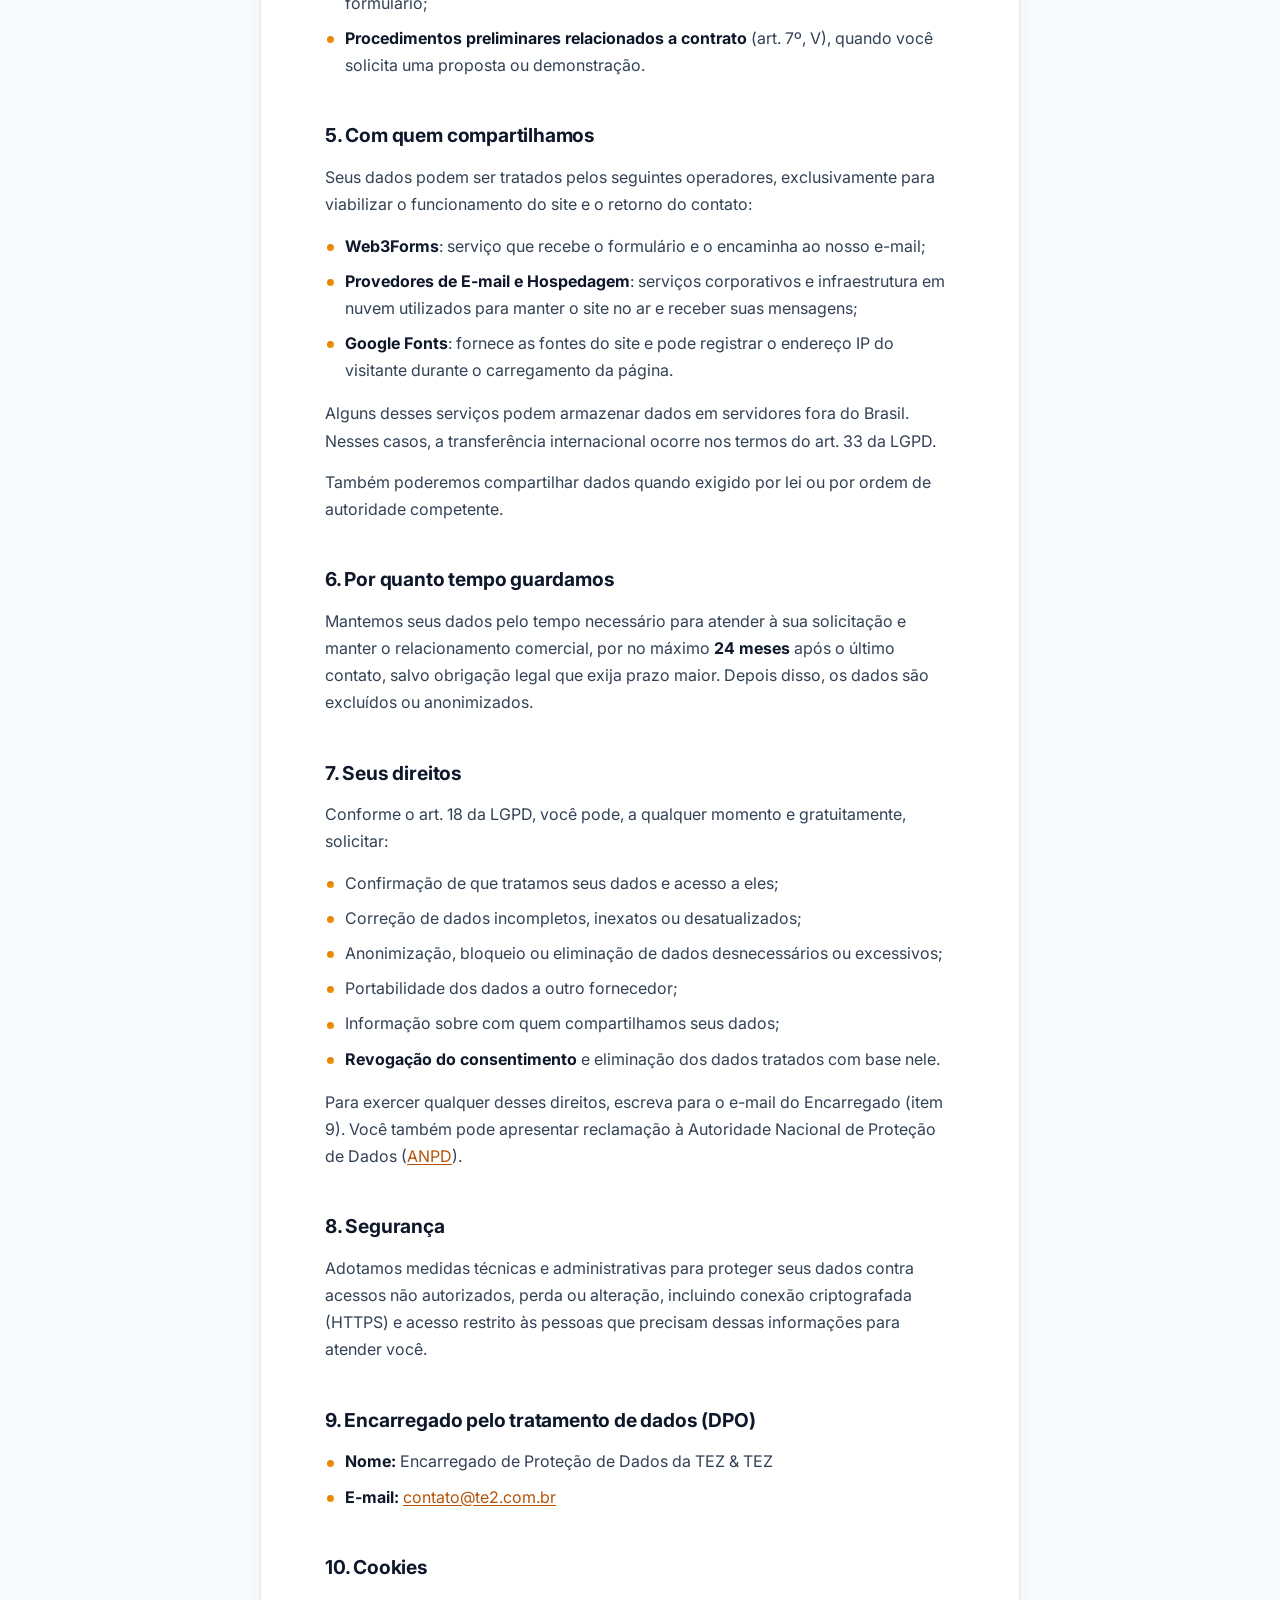
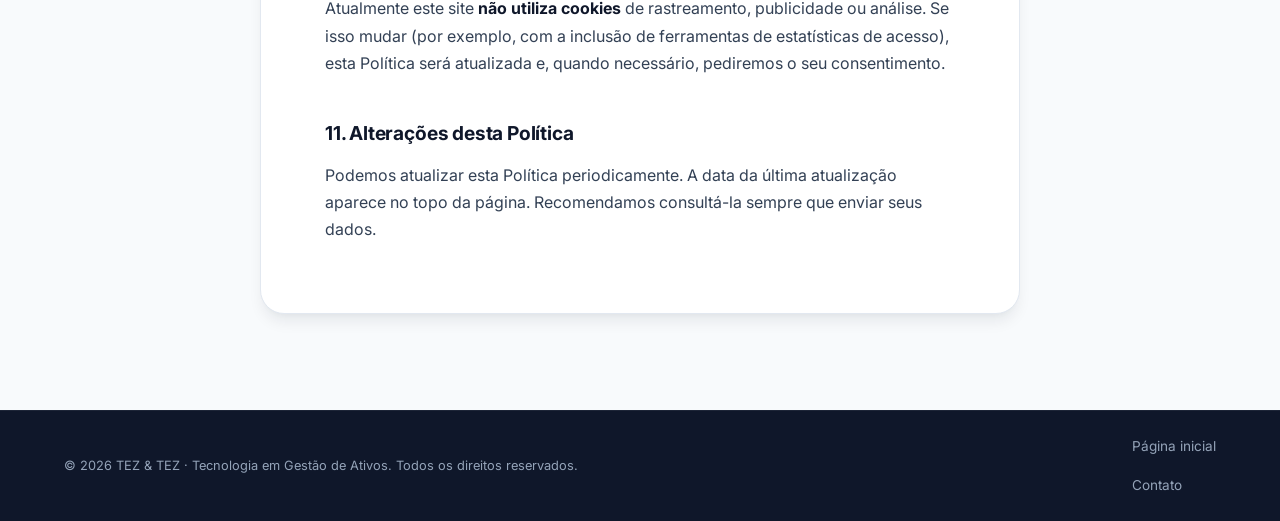
==== commit 21b31062: "Add files via upload" ====
--- a/politica-de-privacidade.html
+++ b/politica-de-privacidade.html
@@ -5,15 +5,16 @@
   <meta charset="UTF-8">
   <meta name="viewport" content="width=device-width, initial-scale=1.0">
   <meta name="description"
-    content="Política de Privacidade da TEZ & TEZ Asset Management Solutions: como coletamos, usamos e protegemos seus dados pessoais, em conformidade com a LGPD (Lei nº 13.709/2018).">
+    content="Política de Privacidade da TEZ & TEZ · Tecnologia em Gestão de Ativos: como tratamos e protegemos seus dados pessoais, em conformidade com a LGPD (Lei nº 13.709/2018).">
   <meta name="robots" content="index, follow">
   <meta name="theme-color" content="#0F172A">
-  <title>Política de Privacidade | TEZ & TEZ — Asset Management Solutions</title>
+  <title>Política de Privacidade | TEZ & TEZ · Tecnologia em Gestão de Ativos</title>
 
+  <!-- Tipografia oficial: Inter -->
   <link rel="preconnect" href="https://fonts.googleapis.com">
   <link rel="preconnect" href="https://fonts.gstatic.com" crossorigin>
   <link rel="stylesheet"
-    href="https://fonts.googleapis.com/css2?family=Inter:wght@400;500;600;700;800&family=DM+Sans:wght@400;500;600;700&display=swap">
+    href="https://fonts.googleapis.com/css2?family=Inter:wght@400;500;600;700;800;900&display=swap">
 
   <link rel="stylesheet" href="styles.css">
   <link rel="icon" type="image/png" href="assets/img/icone.png">
@@ -30,7 +31,7 @@
   <header class="legal-header">
     <div class="container">
       <a href="index.html" class="legal-logo" aria-label="TEZ & TEZ — voltar para a página inicial">
-        <img src="assets/img/logo-TEZ-V2-png.png" alt="TEZ & TEZ Logo">
+        <img src="assets/img/logo-TEZ-svg.svg" alt="TEZ & TEZ — Tecnologia em Gestão de Ativos">
       </a>
       <a href="index.html" class="btn-outline legal-back" id="legal-back">
         <svg width="16" height="16" viewBox="0 0 24 24" fill="none" stroke="currentColor" stroke-width="2.5"
@@ -52,7 +53,7 @@
         <p class="legal-updated">Última atualização: <time datetime="2026-10-07">07 de outubro de 2026</time></p>
 
         <p>
-          A <strong>TEZ &amp; TEZ Asset Management Solutions</strong> ("TEZ &amp; TEZ", "nós") respeita a sua
+          A <strong>TEZ &amp; TEZ · Tecnologia em Gestão de Ativos</strong> (Tez &amp; Tez Ltda., "TEZ &amp; TEZ", "nós") respeita a sua
           privacidade. Esta Política explica, de forma clara, quais dados pessoais coletamos por meio do site
           <a href="https://te2.com.br">te2.com.br</a>, para quais finalidades, com quem eles podem ser compartilhados
           e quais são os seus direitos, em conformidade com a Lei Geral de Proteção de Dados Pessoais
@@ -61,9 +62,9 @@
 
         <h2>1. Quem é o controlador dos dados</h2>
         <ul>
-          <li><strong>Razão social:</strong> Tez & Tez LTDA</li>
+          <li><strong>Razão social:</strong> Tez &amp; Tez Ltda.</li>
           <li><strong>CNPJ:</strong> 14.101.732/0001-82</li>
-          <li><strong>Endereço:</strong> Av. Marcelo Stefani, 15 - Jardim Nova Braganca</li>
+          <li><strong>Endereço:</strong> Av. Marcelo Stefani, 15 · Jardim Nova Bragança, Bragança Paulista - SP</li>
           <li><strong>E-mail de contato:</strong> <a href="mailto:contato@te2.com.br">contato@te2.com.br</a></li>
         </ul>
 
@@ -172,7 +173,7 @@
   <footer class="footer" id="footer">
     <div class="container">
       <div class="footer-bottom">
-        <p class="footer-copy">© <span id="current-year">2026</span> TEZ &amp; TEZ Asset Management Solutions. Todos os
+        <p class="footer-copy">© <span id="current-year">2026</span> TEZ &amp; TEZ · Tecnologia em Gestão de Ativos. Todos os
           direitos reservados.</p>
         <div class="footer-links">
           <a href="index.html">Página inicial</a>
--- a/styles.css
+++ b/styles.css
@@ -1,2949 +1,3329 @@
-/* ============================================================
-   TEZ & TEZ — Landing Page Design System
-   ============================================================ */
-
-/* --- CSS Custom Properties (Design Tokens) --- */
-:root {
-  /* Palette — Âmbar Premium */
-  --amber-700: #B45309;
-  --amber-600: #D97706;
-  --amber-500: #F59E0B;
-  --amber-400: #FBBF24;
-  --amber-300: #FCD34D;
-  --amber-100: #FEF3C7;
-  --amber-50: #FFFBEB;
-
-  /* Palette — Slate Executivo */
-  --slate-950: #020617;
-  --slate-900: #0F172A;
-  --slate-800: #1E293B;
-  --slate-700: #334155;
-  --slate-600: #475569;
-  --slate-500: #64748B;
-  --slate-400: #94A3B8;
-  --slate-300: #CBD5E1;
-  --slate-200: #E2E8F0;
-  --slate-100: #F1F5F9;
-  --slate-50: #F8FAFC;
-
-  /* Palette — Azul Corporativo */
-  --blue-700: #1D4ED8;
-  --blue-600: #1E40AF;
-  --blue-500: #3B82F6;
-
-  /* Functional */
-  --success: #059669;
-  --error: #DC2626;
-  --error-soft: #F87171;
-  --info: #7C3AED;
-  --whatsapp: #25D366;
-
-  /* Surfaces */
-  --bg-primary: #FFFFFF;
-  --bg-secondary: var(--slate-50);
-  --bg-tertiary: var(--slate-100);
-  --bg-dark: var(--slate-900);
-  --bg-dark-alt: var(--slate-800);
-
-  /* Text */
-  --text-primary: var(--slate-900);
-  --text-secondary: var(--slate-500);
-  --text-tertiary: var(--slate-400);
-  --text-inverse: #FFFFFF;
-
-  /* Gradients */
-  --gradient-amber: linear-gradient(135deg, var(--amber-600), var(--amber-500));
-  --gradient-amber-soft: linear-gradient(135deg, var(--amber-500), var(--amber-300));
-  --gradient-dark: linear-gradient(135deg, var(--slate-900), var(--slate-800));
-  --gradient-blue: linear-gradient(135deg, var(--blue-600), var(--blue-500));
-
-  /* Shadows */
-  --shadow-sm: 0 1px 2px rgba(15, 23, 42, 0.05);
-  --shadow-md: 0 4px 6px -1px rgba(15, 23, 42, 0.07), 0 2px 4px -2px rgba(15, 23, 42, 0.05);
-  --shadow-lg: 0 10px 15px -3px rgba(15, 23, 42, 0.08), 0 4px 6px -4px rgba(15, 23, 42, 0.04);
-  --shadow-xl: 0 20px 25px -5px rgba(15, 23, 42, 0.1), 0 8px 10px -6px rgba(15, 23, 42, 0.05);
-  --shadow-amber: 0 4px 14px -2px rgba(217, 119, 6, 0.25);
-  --shadow-amber-lg: 0 10px 30px -4px rgba(217, 119, 6, 0.3);
-
-  /* Borders */
-  --border-light: 1px solid var(--slate-200);
-  --border-amber: 2px solid var(--amber-500);
-  --radius-sm: 8px;
-  --radius-md: 12px;
-  --radius-lg: 16px;
-  --radius-xl: 24px;
-  --radius-full: 9999px;
-
-  /* Typography */
-  --font-heading: 'Inter', system-ui, -apple-system, sans-serif;
-  --font-body: 'DM Sans', system-ui, -apple-system, sans-serif;
-
-  /* Spacing */
-  --section-padding: 100px 0;
-  --container-max: 1200px;
-  --container-padding: 0 24px;
-
-  /* Transitions */
-  --ease-out: cubic-bezier(0.22, 1, 0.36, 1);
-  --transition-fast: all 0.2s cubic-bezier(0.4, 0, 0.2, 1);
-  --transition-smooth: all 0.3s cubic-bezier(0.4, 0, 0.2, 1);
-  --transition-spring: all 0.4s cubic-bezier(0.34, 1.56, 0.64, 1);
-}
-
-/* Intensidade do "spotlight" dos cards — registrada para poder ser animada */
-@property --spot {
-  syntax: '<number>';
-  inherits: true;
-  initial-value: 0;
-}
-
-
-/* --- Reset & Base --- */
-*,
-*::before,
-*::after {
-  margin: 0;
-  padding: 0;
-  box-sizing: border-box;
-}
-
-html {
-  scroll-behavior: smooth;
-  scroll-padding-top: 80px;
-  -webkit-font-smoothing: antialiased;
-  -moz-osx-font-smoothing: grayscale;
-  /* Scrollbar personalizada (Firefox / Chrome 121+) */
-  scrollbar-color: var(--amber-500) var(--slate-900);
-  scrollbar-width: thin;
-}
-
-body {
-  font-family: var(--font-body);
-  font-size: 16px;
-  line-height: 1.7;
-  color: var(--text-primary);
-  background-color: var(--bg-primary);
-  overflow-x: hidden;
-}
-
-img {
-  max-width: 100%;
-  height: auto;
-  display: block;
-}
-
-a {
-  text-decoration: none;
-  color: inherit;
-  transition: var(--transition-fast);
-}
-
-ul,
-ol {
-  list-style: none;
-}
-
-button {
-  border: none;
-  background: none;
-  cursor: pointer;
-  font-family: inherit;
-}
-
-input,
-textarea {
-  font-family: inherit;
-  font-size: inherit;
-}
-
-/* Seleção de texto em âmbar */
-::selection {
-  background: rgba(245, 158, 11, 0.32);
-}
-
-/* Scrollbar personalizada (Safari / navegadores WebKit) */
-::-webkit-scrollbar {
-  width: 10px;
-}
-
-::-webkit-scrollbar-track {
-  background: var(--slate-900);
-}
-
-::-webkit-scrollbar-thumb {
-  background: linear-gradient(var(--amber-500), var(--amber-600));
-  border-radius: 10px;
-  border: 2px solid var(--slate-900);
-}
-
-/* Foco visível consistente para navegação por teclado */
-:focus-visible {
-  outline: 2px solid var(--amber-500);
-  outline-offset: 3px;
-}
-
-/* --- Utility --- */
-.container {
-  max-width: var(--container-max);
-  margin: 0 auto;
-  padding: var(--container-padding);
-}
-
-.sr-only {
-  position: absolute;
-  width: 1px;
-  height: 1px;
-  padding: 0;
-  margin: -1px;
-  overflow: hidden;
-  clip: rect(0, 0, 0, 0);
-  white-space: nowrap;
-  border: 0;
-}
-
-.section-label {
-  display: inline-flex;
-  align-items: center;
-  gap: 8px;
-  font-family: var(--font-heading);
-  font-size: 0.8rem;
-  font-weight: 700;
-  letter-spacing: 0.12em;
-  text-transform: uppercase;
-  color: var(--amber-600);
-  margin-bottom: 16px;
-}
-
-.section-label::before {
-  content: '';
-  display: inline-block;
-  width: 32px;
-  height: 2px;
-  background: var(--gradient-amber);
-  border-radius: 2px;
-}
-
-/* Variante para fundos escuros */
-.section-label--light {
-  color: var(--amber-400);
-}
-
-.section-title {
-  font-family: var(--font-heading);
-  font-size: clamp(2rem, 4vw, 2.75rem);
-  font-weight: 800;
-  line-height: 1.15;
-  color: var(--text-primary);
-  margin-bottom: 16px;
-  letter-spacing: -0.02em;
-}
-
-.section-subtitle {
-  font-size: 1.1rem;
-  line-height: 1.7;
-  color: var(--text-secondary);
-  max-width: 640px;
-}
-
-/* --- Scroll Reveal Animations --- */
-/* Usa as propriedades individuais `translate`/`opacity` via animation,
-   para não conflitar com os `transform` de hover dos cards e para que
-   os atrasos escalonados (reveal-delay-*) funcionem de verdade. */
-.reveal {
-  opacity: 0;
-  translate: 0 30px;
-}
-
-.reveal.visible {
-  animation: revealUp 0.8s var(--ease-out) var(--reveal-delay, 0s) both;
-}
-
-@keyframes revealUp {
-  from {
-    opacity: 0;
-    translate: 0 30px;
-  }
-
-  to {
-    opacity: 1;
-    translate: 0 0;
-  }
-}
-
-.reveal-delay-1 {
-  --reveal-delay: 0.1s;
-}
-
-.reveal-delay-2 {
-  --reveal-delay: 0.2s;
-}
-
-.reveal-delay-3 {
-  --reveal-delay: 0.3s;
-}
-
-.reveal-delay-4 {
-  --reveal-delay: 0.4s;
-}
-
-.reveal-delay-5 {
-  --reveal-delay: 0.5s;
-}
-
-.reveal-delay-6 {
-  --reveal-delay: 0.6s;
-}
-
-.reveal-delay-7 {
-  --reveal-delay: 0.7s;
-}
-
-/* --- Botões: efeito "shine" (reflexo de luz no hover) --- */
-.btn-primary::before,
-.navbar-nav .navbar-cta::before,
-.form-submit::before {
-  content: '';
-  position: absolute;
-  inset: 0;
-  z-index: -1;
-  background: linear-gradient(115deg, transparent 30%, rgba(255, 255, 255, 0.38) 50%, transparent 70%);
-  transform: translateX(-120%);
-  pointer-events: none;
-}
-
-.btn-primary:hover::before,
-.navbar-nav .navbar-cta:hover::before,
-.form-submit:not(:disabled):hover::before {
-  transform: translateX(120%);
-  transition: transform 0.8s var(--ease-out);
-}
-
-
-/* ============================================================
-   1. NAVBAR
-   ============================================================ */
-.navbar {
-  position: fixed;
-  top: 0;
-  left: 0;
-  width: 100%;
-  z-index: 1000;
-  padding: 16px 0;
-  transition: padding 0.4s var(--ease-out);
-}
-
-.navbar.scrolled {
-  padding: 12px 0;
-}
-
-.navbar .container {
-  position: relative;
-  display: flex;
-  align-items: center;
-  justify-content: space-between;
-  transition: max-width 0.5s var(--ease-out), padding 0.5s var(--ease-out);
-}
-
-/* Fundo da "pílula de vidro" — fica num pseudo-elemento para que o
-   backdrop-filter não vire containing block do menu mobile (fixed). */
-.navbar .container::before {
-  content: '';
-  position: absolute;
-  inset: 0;
-  z-index: -1;
-  border-radius: var(--radius-full);
-  background: rgba(15, 23, 42, 0);
-  border: 1px solid transparent;
-  transition: background 0.4s ease, border-color 0.4s ease, box-shadow 0.4s ease;
-  pointer-events: none;
-}
-
-.navbar.scrolled .container {
-  max-width: min(1080px, calc(100% - 32px));
-  padding: 8px 8px 8px 24px;
-}
-
-.navbar.scrolled .container::before {
-  background: rgba(15, 23, 42, 0.95);
-  backdrop-filter: blur(16px) saturate(180%);
-  -webkit-backdrop-filter: blur(16px) saturate(180%);
-  border-color: rgba(255, 255, 255, 0.1);
-  box-shadow: 0 10px 40px -10px rgba(0, 0, 0, 0.5), inset 0 1px 0 rgba(255, 255, 255, 0.06);
-}
-
-.navbar-logo {
-  display: flex;
-}
-
-.navbar-logo img {
-  height: 42px;
-  width: auto;
-  transition: height 0.4s var(--ease-out);
-}
-
-.navbar.scrolled .navbar-logo img {
-  height: 32px;
-}
-
-.navbar-nav {
-  display: flex;
-  align-items: center;
-  gap: 32px;
-}
-
-.navbar-nav a {
-  font-family: var(--font-heading);
-  font-size: 0.875rem;
-  font-weight: 500;
-  color: rgba(255, 255, 255, 0.8);
-  letter-spacing: 0.01em;
-  position: relative;
-  padding: 4px 0;
-}
-
-.navbar-nav a:not(.navbar-cta):hover {
-  color: #FFFFFF;
-}
-
-.navbar.scrolled .navbar-nav a:not(.navbar-cta):hover,
-.navbar-nav a.active:not(.navbar-cta) {
-  color: var(--amber-400);
-}
-
-.navbar-nav a:not(.navbar-cta)::after {
-  content: '';
-  position: absolute;
-  bottom: -2px;
-  left: 0;
-  width: 0;
-  height: 2px;
-  background: var(--gradient-amber);
-  border-radius: 2px;
-  transition: width 0.3s cubic-bezier(0.4, 0, 0.2, 1);
-}
-
-.navbar-nav a:not(.navbar-cta):hover::after,
-.navbar-nav a.active:not(.navbar-cta)::after {
-  width: 100%;
-}
-
-.navbar-nav .navbar-cta {
-  font-family: var(--font-heading);
-  font-size: 0.875rem;
-  font-weight: 600;
-  padding: 8px 20px;
-  border-radius: var(--radius-full);
-  background: var(--gradient-amber);
-  color: #FFFFFF;
-  box-shadow: var(--shadow-amber);
-  transition: transform 0.3s var(--ease-out), box-shadow 0.3s ease;
-  white-space: nowrap;
-  overflow: hidden;
-  isolation: isolate;
-}
-
-.navbar-nav .navbar-cta:hover {
-  color: #FFFFFF;
-  transform: translateY(-1px);
-  box-shadow: var(--shadow-amber-lg);
-}
-
-/* Hamburger */
-.navbar-toggle {
-  display: none;
-  flex-direction: column;
-  align-items: center;
-  justify-content: center;
-  gap: 5px;
-  width: 40px;
-  height: 40px;
-  border-radius: 50%;
-  position: relative;
-  z-index: 1001;
-  transition: background 0.3s ease;
-}
-
-.navbar-toggle:hover {
-  background: rgba(255, 255, 255, 0.08);
-}
-
-.navbar-toggle span {
-  display: block;
-  width: 22px;
-  height: 2px;
-  background: #FFFFFF;
-  border-radius: 2px;
-  transition: transform 0.35s var(--ease-out), opacity 0.2s ease;
-}
-
-/* X perfeitamente centralizado: 2px de altura + 5px de gap = 7px */
-.navbar-toggle.active span:nth-child(1) {
-  transform: translateY(7px) rotate(45deg);
-}
-
-.navbar-toggle.active span:nth-child(2) {
-  opacity: 0;
-  transform: scaleX(0);
-}
-
-.navbar-toggle.active span:nth-child(3) {
-  transform: translateY(-7px) rotate(-45deg);
-}
-
-/* Overlay atrás do menu mobile */
-.nav-overlay {
-  position: fixed;
-  inset: 0;
-  z-index: 999;
-  background: rgba(2, 6, 23, 0.6);
-  backdrop-filter: blur(4px);
-  -webkit-backdrop-filter: blur(4px);
-  opacity: 0;
-  visibility: hidden;
-  transition: opacity 0.4s ease, visibility 0.4s ease;
-}
-
-.nav-overlay.active {
-  opacity: 1;
-  visibility: visible;
-}
-
-
-/* ============================================================
-   2. HERO SECTION
-   ============================================================ */
-.hero {
-  position: relative;
-  min-height: 100vh;
-  min-height: 100svh;
-  display: flex;
-  align-items: center;
-  background: var(--bg-dark);
-  overflow: hidden;
-  padding: 120px 0 80px;
-  isolation: isolate;
-}
-
-/* Subtle grid pattern — dissolve suavemente nas bordas */
-.hero::before {
-  content: '';
-  position: absolute;
-  inset: 0;
-  background-image:
-    linear-gradient(rgba(255, 255, 255, 0.035) 1px, transparent 1px),
-    linear-gradient(90deg, rgba(255, 255, 255, 0.035) 1px, transparent 1px);
-  background-size: 60px 60px;
-  -webkit-mask-image: radial-gradient(ellipse 75% 65% at 50% 40%, #000 20%, transparent 75%);
-  mask-image: radial-gradient(ellipse 75% 65% at 50% 40%, #000 20%, transparent 75%);
-  pointer-events: none;
-  z-index: 0;
-}
-
-/* Fade inferior — a faixa de números "pousa" num fundo limpo */
-.hero::after {
-  content: '';
-  position: absolute;
-  left: 0;
-  right: 0;
-  bottom: 0;
-  height: 180px;
-  background: linear-gradient(to bottom, transparent, var(--bg-dark));
-  pointer-events: none;
-  z-index: 0;
-}
-
-/* Aurora — orbs de luz em movimento lento */
-.hero-glow {
-  position: absolute;
-  top: 50%;
-  left: 50%;
-  transform: translate(-50%, -50%);
-  width: 800px;
-  height: 800px;
-  background: radial-gradient(circle, rgba(30, 64, 175, 0.25) 0%, transparent 60%);
-  z-index: 0;
-  pointer-events: none;
-}
-
-.hero .container {
-  display: grid;
-  grid-template-columns: 1fr 1fr;
-  align-items: center;
-  gap: 60px;
-  position: relative;
-  z-index: 1;
-}
-
-.hero-content {
-  max-width: 580px;
-}
-
-.hero-badge {
-  display: inline-flex;
-  align-items: center;
-  gap: 8px;
-  padding: 6px 16px;
-  border-radius: var(--radius-full);
-  border: 1px solid rgba(217, 119, 6, 0.3);
-  background: rgba(217, 119, 6, 0.08);
-  font-family: var(--font-heading);
-  font-size: 0.75rem;
-  font-weight: 600;
-  color: var(--amber-400);
-  letter-spacing: 0.06em;
-  text-transform: uppercase;
-  margin-bottom: 24px;
-}
-
-.hero-badge .dot {
-  width: 6px;
-  height: 6px;
-  background: var(--amber-500);
-  border-radius: 50%;
-  animation: pulse 2s ease-in-out infinite;
-}
-
-@keyframes pulse {
-
-  0%,
-  100% {
-    opacity: 1;
-  }
-
-  50% {
-    opacity: 0.4;
-  }
-}
-
-.hero-title {
-  font-family: var(--font-heading);
-  font-size: clamp(2.25rem, 4.5vw, 3.25rem);
-  font-weight: 800;
-  line-height: 1.12;
-  color: var(--text-inverse);
-  margin-bottom: 20px;
-  letter-spacing: -0.025em;
-}
-
-.hero-title .highlight {
-  background: var(--gradient-amber);
-  -webkit-background-clip: text;
-  -webkit-text-fill-color: transparent;
-  background-clip: text;
-}
-
-.hero-description {
-  font-size: 1.1rem;
-  line-height: 1.75;
-  color: var(--slate-400);
-  margin-bottom: 36px;
-  max-width: 500px;
-}
-
-.hero-actions {
-  display: flex;
-  gap: 16px;
-  flex-wrap: wrap;
-}
-
-.btn-primary {
-  display: inline-flex;
-  align-items: center;
-  gap: 8px;
-  padding: 14px 32px;
-  border-radius: var(--radius-full);
-  background: var(--gradient-amber);
-  color: #FFFFFF;
-  font-family: var(--font-heading);
-  font-size: 0.95rem;
-  font-weight: 600;
-  box-shadow: var(--shadow-amber);
-  transition: transform 0.3s var(--ease-out), box-shadow 0.3s ease;
-  cursor: pointer;
-  position: relative;
-  overflow: hidden;
-  isolation: isolate;
-}
-
-.btn-primary:hover {
-  transform: translateY(-2px);
-  box-shadow: var(--shadow-amber-lg);
-}
-
-.btn-arrow {
-  transition: transform 0.3s var(--ease-out);
-}
-
-.btn-primary:hover .btn-arrow {
-  transform: translateX(4px);
-}
-
-.btn-outline {
-  display: inline-flex;
-  align-items: center;
-  gap: 8px;
-  padding: 14px 32px;
-  border-radius: var(--radius-full);
-  border: 1.5px solid rgba(148, 163, 184, 0.3);
-  color: var(--slate-300);
-  font-family: var(--font-heading);
-  font-size: 0.95rem;
-  font-weight: 600;
-  transition: var(--transition-smooth);
-  cursor: pointer;
-}
-
-.btn-outline:hover {
-  border-color: var(--amber-500);
-  color: var(--amber-400);
-  background: rgba(217, 119, 6, 0.06);
-}
-
-/* Hero Visual — Cube */
-.hero-visual {
-  display: flex;
-  align-items: center;
-  justify-content: center;
-  position: relative;
-}
-
-.hero-cube-wrapper {
-  position: relative;
-  width: 340px;
-  height: 340px;
-  display: flex;
-  align-items: center;
-  justify-content: center;
-}
-
-/* Brilho azul suave atrás do cubo */
-.hero-cube-light {
-  position: absolute;
-  inset: 5%;
-  border-radius: 50%;
-  background: radial-gradient(circle, rgba(59, 130, 246, 0.2), transparent 60%);
-  filter: blur(24px);
-  pointer-events: none;
-}
-
-.hero-cube-tilt {
-  position: relative;
-  z-index: 1;
-}
-
-.hero-cube-wrapper img {
-  width: 260px;
-  height: auto;
-  filter: drop-shadow(0 0 50px rgba(30, 64, 175, 0.4));
-  animation: cubeFloat 6s ease-in-out infinite;
-}
-
-@keyframes cubeFloat {
-
-  0%,
-  100% {
-    transform: translateY(0px) rotate(0deg);
-  }
-
-  50% {
-    transform: translateY(-16px) rotate(1deg);
-  }
-}
-
-/* Orbiting ring around cube */
-.hero-cube-wrapper::before {
-  content: '';
-  position: absolute;
-  width: 320px;
-  height: 320px;
-  border: 1px solid rgba(217, 119, 6, 0.15);
-  border-radius: 50%;
-  animation: orbitSpin 20s linear infinite;
-}
-
-.hero-cube-wrapper::after {
-  content: '';
-  position: absolute;
-  width: 380px;
-  height: 380px;
-  border: 1px dashed rgba(217, 119, 6, 0.08);
-  border-radius: 50%;
-  animation: orbitSpin 30s linear infinite reverse;
-}
-
-@keyframes orbitSpin {
-  from {
-    transform: rotate(0deg);
-  }
-
-  to {
-    transform: rotate(360deg);
-  }
-}
-
-
-/* ============================================================
-   3. NUMBERS STRIP
-   ============================================================ */
-.numbers-strip {
-  padding: 0;
-  position: relative;
-  z-index: 2;
-  margin-top: -50px;
-}
-
-.numbers-strip .container {
-  background: var(--bg-primary);
-  border-radius: var(--radius-xl);
-  box-shadow: var(--shadow-xl);
-  padding: 48px 56px;
-  display: grid;
-  grid-template-columns: repeat(4, 1fr);
-  gap: 32px;
-  border: 1px solid var(--slate-200);
-}
-
-.number-item {
-  text-align: center;
-  position: relative;
-}
-
-.number-item:not(:last-child)::after {
-  content: '';
-  position: absolute;
-  right: -16px;
-  top: 10%;
-  height: 80%;
-  width: 1px;
-  background: var(--slate-200);
-}
-
-.number-value {
-  font-family: var(--font-heading);
-  font-size: clamp(2rem, 3.5vw, 2.75rem);
-  font-weight: 800;
-  color: var(--amber-600);
-  background: linear-gradient(135deg, var(--amber-700), var(--amber-500));
-  -webkit-background-clip: text;
-  background-clip: text;
-  -webkit-text-fill-color: transparent;
-  /* Dígitos de largura fixa: o número não "treme" durante a contagem */
-  font-variant-numeric: tabular-nums;
-  line-height: 1.1;
-  margin-bottom: 8px;
-}
-
-.number-label {
-  font-size: 0.9rem;
-  font-weight: 500;
-  color: var(--text-secondary);
-  line-height: 1.4;
-}
-
-
-/* ============================================================
-   4. QUEM SOMOS
-   ============================================================ */
-.about {
-  padding: var(--section-padding);
-}
-
-.about .container {
-  display: grid;
-  grid-template-columns: 1fr 1fr;
-  gap: 80px;
-  align-items: center;
-}
-
-.about-content {
-  max-width: 540px;
-}
-
-.about-text {
-  font-size: 1.05rem;
-  line-height: 1.8;
-  color: var(--text-secondary);
-  margin-bottom: 32px;
-}
-
-.conciliation-grid {
-  display: grid;
-  grid-template-columns: 1fr 1fr;
-  gap: 16px;
-}
-
-.conciliation-item {
-  position: relative;
-  display: flex;
-  align-items: center;
-  gap: 12px;
-  padding: 16px 20px;
-  background: var(--bg-dark);
-  border-radius: var(--radius-md);
-  border: 1px solid rgba(255, 255, 255, 0.08);
-  transition: var(--transition-smooth);
-  cursor: help;
-}
-
-.conciliation-item:hover,
-.conciliation-item:focus-visible,
-.conciliation-item.is-open {
-  border-color: var(--amber-500);
-  background: var(--slate-800);
-  transform: translateY(-2px);
-  box-shadow: var(--shadow-md);
-}
-
-.conciliation-item:focus-visible {
-  outline-offset: 2px;
-}
-
-.conciliation-icon {
-  width: 40px;
-  height: 40px;
-  border-radius: var(--radius-sm);
-  display: flex;
-  align-items: center;
-  justify-content: center;
-  background: var(--gradient-amber);
-  color: #FFFFFF;
-  font-size: 1.1rem;
-  flex-shrink: 0;
-}
-
-.conciliation-name {
-  font-family: var(--font-heading);
-  font-size: 0.9rem;
-  font-weight: 600;
-  color: #FFFFFF;
-}
-
-/* Tooltip — abre com hover, foco de teclado ou toque (classe .is-open via JS) */
-.conciliation-tooltip {
-  position: absolute;
-  bottom: calc(100% + 12px);
-  left: 50%;
-  transform: translateX(-50%) translateY(8px);
-  width: 260px;
-  padding: 14px 18px;
-  background: var(--slate-900);
-  color: rgba(255, 255, 255, 0.9);
-  font-size: 0.8rem;
-  line-height: 1.6;
-  border-radius: var(--radius-md);
-  box-shadow: 0 12px 32px rgba(0, 0, 0, 0.15);
-  border: 1px solid rgba(255, 255, 255, 0.08);
-  opacity: 0;
-  visibility: hidden;
-  pointer-events: none;
-  transition: opacity 0.3s ease, transform 0.3s ease, visibility 0.3s ease;
-  z-index: 10;
-}
-
-.conciliation-tooltip::after {
-  content: '';
-  position: absolute;
-  top: 100%;
-  left: 50%;
-  transform: translateX(-50%);
-  border: 6px solid transparent;
-  border-top-color: var(--slate-900);
-}
-
-.conciliation-item:hover .conciliation-tooltip,
-.conciliation-item:focus-visible .conciliation-tooltip,
-.conciliation-item.is-open .conciliation-tooltip {
-  opacity: 1;
-  visibility: visible;
-  transform: translateX(-50%) translateY(0);
-}
-
-/* Visual Diagram — Conciliação Quádrupla animada */
-.about-visual {
-  display: flex;
-  align-items: center;
-  justify-content: center;
-}
-
-.quad-diagram {
-  --size: 380px;
-  --node: 100px;
-  --center: 120px;
-  --icon: 22px;
-  position: relative;
-  width: var(--size);
-  height: var(--size);
-}
-
-/* Anel orbital que conecta os 4 nós, com um ponto de luz girando */
-.quad-orbit {
-  position: absolute;
-  inset: calc(var(--node) / 2);
-  border-radius: 50%;
-  border: 1px dashed rgba(217, 119, 6, 0.35);
-  animation: orbitSpin 40s linear infinite;
-  z-index: 0;
-}
-
-.quad-orbit::before {
-  content: '';
-  position: absolute;
-  top: -4px;
-  left: 50%;
-  width: 8px;
-  height: 8px;
-  margin-left: -4px;
-  border-radius: 50%;
-  background: var(--amber-500);
-  box-shadow: 0 0 12px 3px rgba(245, 158, 11, 0.6);
-}
-
-/* Raios (nó → centro) com "pulsos de energia" percorrendo */
-.quad-spoke {
-  position: absolute;
-  top: 50%;
-  left: 50%;
-  width: calc(var(--size) / 2 - var(--node) / 2);
-  height: 2px;
-  margin-top: -1px;
-  transform-origin: 0 50%;
-  background: linear-gradient(90deg, rgba(217, 119, 6, 0.3), var(--slate-200));
-  border-radius: 2px;
-  overflow: hidden;
-  z-index: 1;
-}
-
-.quad-spoke--top {
-  rotate: -90deg;
-}
-
-.quad-spoke--right {
-  rotate: 0deg;
-}
-
-.quad-spoke--bottom {
-  rotate: 90deg;
-}
-
-.quad-spoke--left {
-  rotate: 180deg;
-}
-
-.quad-spoke::after {
-  content: '';
-  position: absolute;
-  inset: 0;
-  background: linear-gradient(90deg, transparent 0%, var(--amber-300) 6%, var(--amber-500) 14%, transparent 42%);
-  transform: translateX(100%);
-  animation: energyPulse 2.8s cubic-bezier(0.55, 0, 0.45, 1) infinite;
-}
-
-.quad-spoke--right::after {
-  animation-delay: 0.7s;
-}
-
-.quad-spoke--bottom::after {
-  animation-delay: 1.4s;
-}
-
-.quad-spoke--left::after {
-  animation-delay: 2.1s;
-}
-
-@keyframes energyPulse {
-  from {
-    transform: translateX(100%);
-  }
-
-  to {
-    transform: translateX(-100%);
-  }
-}
-
-.quad-center {
-  position: absolute;
-  top: 50%;
-  left: 50%;
-  translate: -50% -50%;
-  width: var(--center);
-  height: var(--center);
-  background: var(--gradient-amber);
-  border-radius: 50%;
-  display: flex;
-  align-items: center;
-  justify-content: center;
-  color: #FFFFFF;
-  font-family: var(--font-heading);
-  font-weight: 700;
-  font-size: 0.75rem;
-  text-align: center;
-  line-height: 1.3;
-  box-shadow: var(--shadow-amber-lg), inset 0 2px 0 rgba(255, 255, 255, 0.25);
-  z-index: 3;
-}
-
-/* Halo pulsante do centro */
-.quad-center::before,
-.quad-center::after {
-  content: '';
-  position: absolute;
-  inset: 0;
-  border-radius: 50%;
-  border: 2px solid rgba(245, 158, 11, 0.5);
-  animation: haloPulse 3s ease-out infinite;
-  z-index: -1;
-}
-
-.quad-center::after {
-  animation-delay: 1.5s;
-}
-
-@keyframes haloPulse {
-  from {
-    transform: scale(1);
-    opacity: 0.8;
-  }
-
-  to {
-    transform: scale(1.6);
-    opacity: 0;
-  }
-}
-
-.quad-node {
-  position: absolute;
-  width: var(--node);
-  height: var(--node);
-  background: var(--amber-100);
-  border-radius: 50%;
-  display: flex;
-  flex-direction: column;
-  align-items: center;
-  justify-content: center;
-  gap: 4px;
-  font-family: var(--font-heading);
-  font-size: 0.7rem;
-  font-weight: 600;
-  color: var(--slate-700);
-  text-align: center;
-  line-height: 1.3;
-  box-shadow: var(--shadow-lg);
-  border: 2px solid var(--amber-500);
-  transition: scale 0.35s var(--ease-out), border-color 0.3s ease, box-shadow 0.3s ease, color 0.3s ease, background 0.3s ease;
-  z-index: 2;
-}
-
-.quad-node svg {
-  width: var(--icon);
-  height: var(--icon);
-  color: var(--amber-600);
-  transition: color 0.3s ease;
-}
-
-.quad-node--top {
-  top: 0;
-  left: 50%;
-  translate: -50% 0;
-}
-
-.quad-node--right {
-  right: 0;
-  top: 50%;
-  translate: 0 -50%;
-}
-
-.quad-node--bottom {
-  bottom: 0;
-  left: 50%;
-  translate: -50% 0;
-}
-
-.quad-node--left {
-  left: 0;
-  top: 50%;
-  translate: 0 -50%;
-}
-
-/* Nó aceso — hover direto ou item correspondente da lista ao lado */
-.quad-node:hover,
-.quad-node.is-active {
-  scale: 1.1;
-  border-color: var(--amber-500);
-  background: var(--amber-50);
-  color: var(--amber-700);
-  box-shadow: 0 0 0 6px rgba(245, 158, 11, 0.12), var(--shadow-amber-lg);
-}
-
-
-/* ============================================================
-   CARDS — "Spotlight" que segue o mouse (Serviços + Módulos)
-   ============================================================ */
-/* Borda que acende onde o cursor está */
-.service-card::after {
-  content: '';
-  position: absolute;
-  inset: 0;
-  border-radius: inherit;
-  padding: 1px;
-  background: radial-gradient(320px circle at var(--x, 50%) var(--y, 50%), rgba(59, 130, 246, 0.65), transparent 60%);
-  -webkit-mask: linear-gradient(#fff 0 0) content-box, linear-gradient(#fff 0 0);
-  -webkit-mask-composite: xor;
-  mask: linear-gradient(#fff 0 0) content-box, linear-gradient(#fff 0 0);
-  mask-composite: exclude;
-  opacity: var(--spot, 0);
-  pointer-events: none;
-  z-index: 2;
-}
-
-.module-card::after {
-  content: '';
-  position: absolute;
-  inset: 0;
-  border-radius: inherit;
-  padding: 1px;
-  /* Brilho Azul Secundário (Corporativo) */
-  background: radial-gradient(320px circle at var(--x, 50%) var(--y, 50%), rgba(59, 130, 246, 0.65), transparent 60%);
-  -webkit-mask: linear-gradient(#fff 0 0) content-box, linear-gradient(#fff 0 0);
-  -webkit-mask-composite: xor;
-  mask: linear-gradient(#fff 0 0) content-box, linear-gradient(#fff 0 0);
-  mask-composite: exclude;
-  opacity: var(--spot, 0);
-  pointer-events: none;
-  z-index: 2;
-}
-
-@media (hover: hover) {
-
-  .service-card:hover,
-  .module-card:hover {
-    --spot: 1;
-  }
-}
-
-
-/* ============================================================
-   5. SERVIÇOS
-   ============================================================ */
-.services {
-  padding: var(--section-padding);
-  background: var(--bg-tertiary);
-}
-
-.services-header {
-  text-align: center;
-  margin-bottom: 64px;
-}
-
-.services-header .section-subtitle {
-  margin: 0 auto;
-}
-
-.services-grid {
-  display: grid;
-  grid-template-columns: repeat(2, 1fr);
-  gap: 24px;
-}
-
-.service-card {
-  background:
-    radial-gradient(480px circle at var(--x, 50%) var(--y, 50%), rgba(59, 130, 246, calc(0.12 * var(--spot, 0))), transparent 45%),
-    var(--bg-dark);
-  border-radius: var(--radius-lg);
-  padding: 40px 36px;
-  border: 1px solid rgba(255, 255, 255, 0.08);
-  transition: transform 0.3s var(--ease-out), box-shadow 0.3s ease, border-color 0.3s ease, --spot 0.4s ease;
-  position: relative;
-  overflow: hidden;
-}
-
-.service-card::before {
-  content: '';
-  position: absolute;
-  top: 0;
-  left: 0;
-  right: 0;
-  height: 3px;
-  background: var(--gradient-amber);
-  transform: scaleX(0);
-  transform-origin: left;
-  transition: transform 0.4s cubic-bezier(0.4, 0, 0.2, 1);
-}
-
-.service-card:hover {
-  transform: translateY(-4px);
-  box-shadow: var(--shadow-xl);
-  border-color: rgba(59, 130, 246, 0.35);
-}
-
-.service-card:hover::before {
-  transform: scaleX(1);
-}
-
-.service-icon {
-  width: 56px;
-  height: 56px;
-  border-radius: var(--radius-md);
-  background: var(--gradient-amber);
-  display: flex;
-  align-items: center;
-  justify-content: center;
-  margin-bottom: 24px;
-  transition: var(--transition-smooth);
-}
-
-.service-card:hover .service-icon {
-  background: var(--gradient-amber);
-}
-
-.service-icon svg {
-  width: 28px;
-  height: 28px;
-  color: #FFFFFF;
-  transition: var(--transition-fast);
-}
-
-.service-card:hover .service-icon svg {
-  color: #FFFFFF;
-}
-
-.service-title {
-  font-family: var(--font-heading);
-  font-size: 1.2rem;
-  font-weight: 700;
-  color: #FFFFFF;
-  margin-bottom: 12px;
-}
-
-.service-description {
-  font-size: 0.95rem;
-  line-height: 1.7;
-  color: rgba(255, 255, 255, 0.7);
-}
-
-
-/* ============================================================
-   6. PLATAFORMA TGA — seção escura + Bento Grid
-   ============================================================ */
-.platform {
-  padding: var(--section-padding);
-  background: var(--bg-dark);
-  position: relative;
-  overflow: hidden;
-  isolation: isolate;
-}
-
-/* Glow âmbar no topo */
-.platform::before {
-  content: '';
-  position: absolute;
-  top: -220px;
-  left: 50%;
-  translate: -50% 0;
-  width: 1000px;
-  height: 560px;
-  background: radial-gradient(ellipse, rgba(217, 119, 6, 0.16) 0%, transparent 70%);
-  pointer-events: none;
-  z-index: -1;
-}
-
-/* Grade sutil que some para baixo */
-.platform::after {
-  content: '';
-  position: absolute;
-  inset: 0;
-  background-image:
-    linear-gradient(rgba(255, 255, 255, 0.025) 1px, transparent 1px),
-    linear-gradient(90deg, rgba(255, 255, 255, 0.025) 1px, transparent 1px);
-  background-size: 60px 60px;
-  -webkit-mask-image: radial-gradient(ellipse 70% 50% at 50% 0%, #000 30%, transparent 80%);
-  mask-image: radial-gradient(ellipse 70% 50% at 50% 0%, #000 30%, transparent 80%);
-  pointer-events: none;
-  z-index: -1;
-}
-
-.platform-header {
-  text-align: center;
-  margin-bottom: 64px;
-}
-
-.platform .section-label {
-  color: var(--amber-400);
-}
-
-.platform .section-title {
-  color: var(--text-inverse);
-}
-
-.platform .section-subtitle {
-  color: var(--slate-400);
-}
-
-.platform-header .section-subtitle {
-  margin: 0 auto;
-}
-
-.platform-grid {
-  display: grid;
-  grid-template-columns: repeat(4, 1fr);
-  grid-template-areas:
-    "quantum quantum elo     elo"
-    "quantum quantum opus    vecto"
-    "vertex  axon    kinesis kinesis";
-  gap: 20px;
-}
-
-#module-quantum {
-  grid-area: quantum;
-}
-
-#module-elo {
-  grid-area: elo;
-}
-
-#module-opus {
-  grid-area: opus;
-}
-
-#module-vecto {
-  grid-area: vecto;
-}
-
-#module-vertex {
-  grid-area: vertex;
-}
-
-#module-axon {
-  grid-area: axon;
-}
-
-#module-kinesis {
-  grid-area: kinesis;
-}
-
-.module-card {
-  background:
-    radial-gradient(500px circle at var(--x, 50%) var(--y, 50%), rgba(59, 130, 246, calc(0.12 * var(--spot, 0))), transparent 45%),
-    rgba(255, 255, 255, 0.03);
-  border: 1px solid rgba(255, 255, 255, 0.08);
-  border-radius: var(--radius-lg);
-  padding: 32px 28px;
-  transition: transform 0.3s var(--ease-out), box-shadow 0.3s ease, border-color 0.3s ease, --spot 0.4s ease;
-  position: relative;
-  overflow: hidden;
-  display: flex;
-  flex-direction: column;
-}
-
-.module-card::before {
-  content: '';
-  position: absolute;
-  top: 0;
-  left: 0;
-  right: 0;
-  height: 3px;
-  background: var(--gradient-amber);
-  transform: scaleX(0);
-  transform-origin: left;
-  transition: transform 0.4s cubic-bezier(0.4, 0, 0.2, 1);
-  z-index: 2;
-}
-
-.module-card:hover::before {
-  transform: scaleX(1);
-}
-
-.module-card:hover {
-  transform: translateY(-4px);
-  box-shadow: 0 20px 40px -12px rgba(0, 0, 0, 0.55);
-  border-color: rgba(59, 130, 246, 0.35);
-}
-
-.module-card>* {
-  position: relative;
-  z-index: 1;
-}
-
-.module-icon {
-  width: 48px;
-  height: 48px;
-  border-radius: var(--radius-sm);
-  background: var(--gradient-amber);
-  display: flex;
-  align-items: center;
-  justify-content: center;
-  margin-bottom: 20px;
-  box-shadow: 0 6px 18px -6px rgba(217, 119, 6, 0.6);
-  flex-shrink: 0;
-}
-
-.module-icon svg {
-  width: 24px;
-  height: 24px;
-  color: #FFFFFF;
-}
-
-.module-name {
-  font-family: var(--font-heading);
-  font-size: 1.1rem;
-  font-weight: 700;
-  color: var(--amber-500);
-  margin-bottom: 8px;
-}
-
-.module-description {
-  font-size: 0.9rem;
-  line-height: 1.6;
-  color: rgba(255, 255, 255, 0.7);
-}
-
-/* Cards em destaque (QUANTUM e ELO) */
-.module-card--featured {
-  padding: 40px 36px;
-  background:
-    radial-gradient(500px circle at var(--x, 50%) var(--y, 50%), rgba(59, 130, 246, calc(0.15 * var(--spot, 0))), transparent 45%),
-    linear-gradient(160deg, rgba(30, 64, 175, 0.15), rgba(255, 255, 255, 0.02) 55%);
-  border-color: rgba(59, 130, 246, 0.25);
-}
-
-.module-card--featured .module-icon {
-  width: 56px;
-  height: 56px;
-  border-radius: var(--radius-md);
-}
-
-.module-card--featured .module-icon svg {
-  width: 28px;
-  height: 28px;
-}
-
-.module-card--featured .module-name {
-  font-size: 1.6rem;
-  letter-spacing: -0.01em;
-}
-
-.module-card--featured .module-description {
-  font-size: 1rem;
-  max-width: 440px;
-}
-
-.module-tags {
-  display: flex;
-  flex-wrap: wrap;
-  gap: 8px;
-  margin-top: 20px;
-}
-
-.module-tags span {
-  font-family: var(--font-heading);
-  font-size: 0.72rem;
-  font-weight: 600;
-  letter-spacing: 0.02em;
-  padding: 4px 12px;
-  border-radius: var(--radius-full);
-  background: rgba(245, 158, 11, 0.1);
-  border: 1px solid rgba(245, 158, 11, 0.22);
-  color: var(--amber-300);
-}
-
-/* Mini-gráfico decorativo do QUANTUM — barras crescem ao aparecer */
-.module-chart {
-  margin-top: auto;
-  padding-top: 32px;
-  height: 180px;
-  display: flex;
-  align-items: flex-end;
-  gap: 8px;
-}
-
-.module-chart span {
-  flex: 1;
-  border-radius: 6px 6px 2px 2px;
-  background: linear-gradient(to top, rgba(217, 119, 6, 0.15), var(--amber-500));
-  transform-origin: bottom;
-  transform: scaleY(0.08);
-  transition: transform 1s var(--ease-out);
-}
-
-.module-card.visible .module-chart span {
-  transform: scaleY(1);
-}
-
-.module-chart span:nth-child(1) {
-  height: 32%;
-  transition-delay: 0.5s;
-}
-
-.module-chart span:nth-child(2) {
-  height: 48%;
-  transition-delay: 0.58s;
-}
-
-.module-chart span:nth-child(3) {
-  height: 40%;
-  transition-delay: 0.66s;
-}
-
-.module-chart span:nth-child(4) {
-  height: 62%;
-  transition-delay: 0.74s;
-}
-
-.module-chart span:nth-child(5) {
-  height: 55%;
-  transition-delay: 0.82s;
-}
-
-.module-chart span:nth-child(6) {
-  height: 76%;
-  transition-delay: 0.9s;
-}
-
-.module-chart span:nth-child(7) {
-  height: 70%;
-  transition-delay: 0.98s;
-}
-
-.module-chart span:nth-child(8) {
-  height: 100%;
-  transition-delay: 1.06s;
-}
-
-
-/* ============================================================
-   7. CONFORMIDADE
-   ============================================================ */
-.compliance {
-  padding: var(--section-padding);
-  background: var(--bg-tertiary);
-}
-
-.compliance-header {
-  text-align: center;
-  margin-bottom: 48px;
-}
-
-.compliance-header .section-subtitle {
-  margin: 0 auto;
-}
-
-.compliance-institutions {
-  text-align: center;
-  margin-bottom: 32px;
-}
-
-.compliance-institutions-title {
-  font-size: 0.95rem;
-  font-weight: 600;
-  color: var(--slate-400);
-  text-transform: uppercase;
-  letter-spacing: 0.05em;
-  margin-bottom: 24px;
-}
-
-.compliance-logos {
-  display: flex;
-  justify-content: center;
-  align-items: center;
-  /* Garante alinhamento vertical pelo centro */
-  gap: 64px;
-  /* Aumentei o gap para respirar mais já que ficaram maiores */
-  flex-wrap: wrap;
-}
-
-.compliance-logo {
-  height: 70px;
-  /* Aumentado em ~15% (era 60px) */
-  width: auto;
-  max-width: 250px;
-  /* Evita que logos muito compridos fiquem gigantescos */
-  object-fit: contain;
-  filter: grayscale(100%) opacity(60%);
-  transition: all 0.4s ease;
-}
-
-.compliance-logo:hover {
-  filter: grayscale(0%) opacity(100%);
-  transform: scale(1.05);
-}
-
-.compliance-badges {
-  display: flex;
-  flex-wrap: wrap;
-  justify-content: center;
-  gap: 16px;
-  margin-bottom: 48px;
-}
-
-.compliance-badge {
-  display: inline-flex;
-  align-items: center;
-  gap: 8px;
-  padding: 12px 24px;
-  background: var(--bg-dark);
-  border: 1px solid rgba(59, 130, 246, 0.3);
-  border-radius: var(--radius-full);
-  font-family: var(--font-heading);
-  font-size: 0.85rem;
-  font-weight: 600;
-  color: #FFFFFF;
-  transition: var(--transition-smooth);
-  white-space: nowrap;
-}
-
-.compliance-badge:hover {
-  border-color: var(--amber-500);
-  background: var(--slate-800);
-  color: var(--amber-500);
-  transform: translateY(-2px);
-  box-shadow: var(--shadow-md);
-}
-
-.compliance-badge svg {
-  width: 18px;
-  height: 18px;
-  color: var(--amber-600);
-}
-
-.compliance-text {
-  max-width: 720px;
-  margin: 0 auto;
-  text-align: center;
-  font-size: 1rem;
-  line-height: 1.8;
-  color: var(--text-secondary);
-}
-
-
-/* ============================================================
-   8. FAQ
-   ============================================================ */
-.faq {
-  padding: var(--section-padding);
-  background: var(--bg-main);
-  position: relative;
-}
-
-.faq-header {
-  text-align: center;
-  max-width: 600px;
-  margin: 0 auto 64px;
-}
-
-.faq-list {
-  max-width: 760px;
-  margin: 0 auto;
-  display: flex;
-  flex-direction: column;
-  gap: 16px;
-}
-
-.faq-item {
-  background: var(--bg-card);
-  border: 1px solid var(--border-color);
-  border-radius: 12px;
-  overflow: hidden;
-  transition: all 0.3s ease;
-  box-shadow: 0 4px 20px rgba(0, 0, 0, 0.2);
-  /* Sombra sutil para destacar do fundo */
-}
-
-.faq-item:hover {
-  border-color: rgba(245, 158, 11, 0.4);
-  background: rgba(255, 255, 255, 0.02);
-  transform: translateY(-2px);
-  /* Efeito de flutuação no card */
-}
-
-.faq-item:hover .faq-question {
-  color: var(--amber-500);
-}
-
-.faq-question {
-  width: 100%;
-  text-align: left;
-  padding: 24px;
-  background: transparent;
-  border: none;
-  display: flex;
-  justify-content: space-between;
-  align-items: center;
-  cursor: pointer;
-  color: var(--text-primary);
-  font-family: 'DM Sans', sans-serif;
-  font-size: 1.125rem;
-  font-weight: 600;
-  /* Peso maior como solicitado */
-  gap: 16px;
-  transition: color 0.3s ease;
-}
-
-.faq-question svg {
-  width: 20px;
-  height: 20px;
-  flex-shrink: 0;
-  color: var(--amber-500);
-  transition: transform 0.3s ease;
-}
-
-.faq-question[aria-expanded="true"] svg {
-  transform: rotate(180deg);
-}
-
-.faq-answer {
-  max-height: 0;
-  overflow: hidden;
-  transition: max-height 0.3s ease;
-}
-
-.faq-answer-inner {
-  padding: 0 24px 24px;
-  color: var(--text-secondary);
-  line-height: 1.6;
-  font-size: 1rem;
-}
-
-/* ============================================================
-   9. CTA / CONTATO
-   ============================================================ */
-.contact {
-  padding: var(--section-padding);
-  background: var(--bg-dark);
-  position: relative;
-  overflow: hidden;
-}
-
-.contact::before {
-  content: '';
-  position: absolute;
-  top: 0;
-  left: 50%;
-  transform: translateX(-50%);
-  width: 800px;
-  height: 400px;
-  background: radial-gradient(ellipse, rgba(217, 119, 6, 0.08) 0%, transparent 70%);
-  pointer-events: none;
-}
-
-.contact .container {
-  display: grid;
-  grid-template-columns: 1fr 1fr;
-  gap: 80px;
-  align-items: start;
-  position: relative;
-  z-index: 1;
-}
-
-.contact-info {
-  max-width: 460px;
-}
-
-.contact-info .section-title {
-  color: var(--text-inverse);
-}
-
-.contact-info .section-subtitle {
-  color: var(--slate-400);
-  margin-bottom: 40px;
-}
-
-.contact-details {
-  display: flex;
-  flex-direction: column;
-  gap: 20px;
-}
-
-.contact-detail {
-  display: flex;
-  align-items: center;
-  gap: 16px;
-}
-
-.contact-detail-icon {
-  width: 48px;
-  height: 48px;
-  border-radius: var(--radius-md);
-  background: rgba(217, 119, 6, 0.1);
-  display: flex;
-  align-items: center;
-  justify-content: center;
-  flex-shrink: 0;
-}
-
-.contact-detail-icon svg {
-  width: 22px;
-  height: 22px;
-  color: var(--amber-500);
-}
-
-.contact-detail-label {
-  font-size: 0.8rem;
-  font-weight: 500;
-  color: var(--slate-400);
-  text-transform: uppercase;
-  letter-spacing: 0.05em;
-  margin-bottom: 2px;
-}
-
-.contact-detail-value {
-  font-family: var(--font-heading);
-  font-size: 1rem;
-  font-weight: 600;
-  color: var(--text-inverse);
-}
-
-.contact-detail-value a {
-  color: var(--text-inverse);
-}
-
-.contact-detail-value a:hover {
-  color: var(--amber-400);
-}
-
-/* Form */
-.contact-form {
-  background: rgba(255, 255, 255, 0.04);
-  border: 1px solid rgba(255, 255, 255, 0.08);
-  border-radius: var(--radius-xl);
-  padding: 40px;
-  backdrop-filter: blur(8px);
-}
-
-.form-grid {
-  display: grid;
-  grid-template-columns: 1fr 1fr;
-  gap: 16px;
-  margin-bottom: 16px;
-}
-
-.form-group {
-  display: flex;
-  flex-direction: column;
-  gap: 6px;
-}
-
-.form-group.full-width {
-  grid-column: 1 / -1;
-}
-
-.form-label {
-  font-size: 0.85rem;
-  font-weight: 500;
-  color: var(--slate-400);
-}
-
-.form-label .required {
-  color: var(--amber-400);
-}
-
-/* Ícones dentro dos campos */
-.input-wrap {
-  position: relative;
-}
-
-.input-icon {
-  position: absolute;
-  left: 14px;
-  top: 50%;
-  translate: 0 -50%;
-  width: 18px;
-  height: 18px;
-  color: var(--slate-500);
-  pointer-events: none;
-  transition: color 0.2s ease;
-}
-
-.input-wrap--textarea .input-icon {
-  top: 14px;
-  translate: none;
-}
-
-.input-wrap:focus-within .input-icon {
-  color: var(--amber-400);
-}
-
-.form-input,
-.form-textarea {
-  width: 100%;
-  padding: 12px 16px 12px 44px;
-  background: rgba(255, 255, 255, 0.06);
-  border: 1px solid rgba(255, 255, 255, 0.1);
-  border-radius: var(--radius-sm);
-  color: var(--text-inverse);
-  font-size: 0.95rem;
-  transition: var(--transition-fast);
-  outline: none;
-}
-
-.form-input option {
-  background-color: var(--slate-900);
-  color: var(--text-inverse);
-}
-
-.form-input option:disabled {
-  color: var(--slate-500);
-}
-
-select.form-input {
-  appearance: none;
-  -webkit-appearance: none;
-  -moz-appearance: none;
-  background-image: url("data:image/svg+xml;charset=US-ASCII,%3Csvg%20xmlns%3D%22http%3A%2F%2Fwww.w3.org%2F2000%2Fsvg%22%20width%3D%2224%22%20height%3D%2224%22%20viewBox%3D%220%200%2024%2024%22%20fill%3D%22none%22%20stroke%3D%22%2394a3b8%22%20stroke-width%3D%222%22%20stroke-linecap%3D%22round%22%20stroke-linejoin%3D%22round%22%3E%3Cpolyline%20points%3D%226%209%2012%2015%2018%209%22%3E%3C%2Fpolyline%3E%3C%2Fsvg%3E");
-  background-repeat: no-repeat;
-  background-position: right 16px center;
-  background-size: 16px;
-  padding-right: 48px;
-  /* space for the custom arrow */
-}
-
-/* Fix browser autofill styling */
-input:-webkit-autofill,
-input:-webkit-autofill:hover,
-input:-webkit-autofill:focus,
-input:-webkit-autofill:active {
-  -webkit-box-shadow: 0 0 0 30px #1e293b inset !important;
-  -webkit-text-fill-color: white !important;
-  caret-color: white;
-}
-
-.form-input::placeholder,
-.form-textarea::placeholder {
-  color: var(--slate-500);
-}
-
-.form-input:focus,
-.form-textarea:focus {
-  border-color: var(--amber-500);
-  background: rgba(217, 119, 6, 0.05);
-  box-shadow: 0 0 0 3px rgba(217, 119, 6, 0.1);
-}
-
-/* Validação moderna: só fica vermelho DEPOIS que o usuário interage */
-.form-input:user-invalid,
-.form-textarea:user-invalid {
-  border-color: var(--error-soft);
-  background: rgba(248, 113, 113, 0.06);
-  box-shadow: 0 0 0 3px rgba(248, 113, 113, 0.12);
-}
-
-.input-wrap:has(:user-invalid) .input-icon {
-  color: var(--error-soft);
-}
-
-.form-error {
-  display: none;
-  font-size: 0.78rem;
-  color: #FCA5A5;
-}
-
-.form-group:has(:user-invalid) .form-error {
-  display: block;
-}
-
-.form-textarea {
-  min-height: 120px;
-  resize: vertical;
-}
-
-.form-submit {
-  width: 100%;
-  display: inline-flex;
-  align-items: center;
-  justify-content: center;
-  gap: 10px;
-  padding: 14px 32px;
-  border-radius: var(--radius-sm);
-  background: var(--gradient-amber);
-  color: #FFFFFF;
-  font-family: var(--font-heading);
-  font-size: 1rem;
-  font-weight: 600;
-  cursor: pointer;
-  box-shadow: var(--shadow-amber);
-  transition: transform 0.3s var(--ease-out), box-shadow 0.3s ease, background 0.3s ease;
-  border: none;
-  margin-top: 8px;
-  position: relative;
-  overflow: hidden;
-  isolation: isolate;
-}
-
-.form-submit:not(:disabled):hover {
-  transform: translateY(-2px);
-  box-shadow: var(--shadow-amber-lg);
-}
-
-.form-submit:disabled {
-  cursor: default;
-}
-
-.form-submit.is-success {
-  background: linear-gradient(135deg, var(--success), #10B981);
-  box-shadow: 0 4px 14px -2px rgba(5, 150, 105, 0.35);
-}
-
-.spinner {
-  width: 18px;
-  height: 18px;
-  border: 2px solid rgba(255, 255, 255, 0.35);
-  border-top-color: #FFFFFF;
-  border-radius: 50%;
-  animation: spin 0.7s linear infinite;
-}
-
-@keyframes spin {
-  to {
-    transform: rotate(360deg);
-  }
-}
-
-/* Honeypot anti-spam — fora da tela, invisível para pessoas */
-.form-honeypot {
-  position: absolute;
-  left: -9999px;
-  width: 1px;
-  height: 1px;
-  opacity: 0;
-  pointer-events: none;
-}
-
-/* Consentimento LGPD */
-.form-consent {
-  display: grid;
-  grid-template-columns: auto 1fr;
-  align-items: start;
-  column-gap: 12px;
-  row-gap: 6px;
-  margin: 4px 0 16px;
-}
-
-.form-consent input[type="checkbox"] {
-  width: 18px;
-  height: 18px;
-  margin-top: 3px;
-  accent-color: var(--amber-500);
-  cursor: pointer;
-}
-
-.form-consent label {
-  font-size: 0.82rem;
-  line-height: 1.55;
-  color: var(--slate-400);
-  cursor: pointer;
-}
-
-.form-consent label a {
-  color: var(--amber-400);
-  text-decoration: underline;
-  text-underline-offset: 2px;
-}
-
-.form-consent label a:hover {
-  color: var(--amber-300);
-}
-
-.form-consent label .required {
-  color: var(--amber-400);
-}
-
-.form-consent .form-error {
-  grid-column: 2;
-}
-
-.form-consent:has(:user-invalid) .form-error {
-  display: block;
-}
-
-.form-consent:has(:user-invalid) label {
-  color: #FCA5A5;
-}
-
-/* Mensagem de retorno do envio (sucesso / erro) */
-.form-feedback {
-  margin-top: 12px;
-  font-size: 0.85rem;
-  line-height: 1.5;
-  text-align: center;
-  color: var(--slate-300);
-}
-
-.form-feedback:empty {
-  display: none;
-}
-
-.form-feedback.is-error {
-  color: #FCA5A5;
-}
-
-.form-feedback.is-success {
-  color: #6EE7B7;
-}
-
-.form-feedback a {
-  color: var(--amber-400);
-  text-decoration: underline;
-  text-underline-offset: 2px;
-}
-
-
-/* ============================================================
-   10. FOOTER
-   ============================================================ */
-.footer {
-  background: var(--slate-900);
-  border-top: 1px solid rgba(255, 255, 255, 0.06);
-  padding: 64px 0 24px;
-}
-
-.footer-top {
-  display: grid;
-  grid-template-columns: 2fr 1.2fr 1.2fr;
-  align-items: flex-start;
-  padding-bottom: 48px;
-  border-bottom: 1px solid rgba(255, 255, 255, 0.06);
-  margin-bottom: 24px;
-  gap: 32px;
-}
-
-.footer-company-info {
-  display: flex;
-  flex-direction: column;
-  gap: 16px;
-  max-width: 350px;
-}
-
-.footer-logo img {
-  height: 32px;
-  width: auto;
-  opacity: 0.9;
-}
-
-.footer-address {
-  font-size: 0.85rem;
-  color: var(--slate-400);
-  line-height: 1.6;
-}
-
-.footer-address strong {
-  color: var(--slate-200);
-}
-
-.footer-social {
-  display: flex;
-  gap: 16px;
-}
-
-.footer-social a {
-  color: var(--slate-400);
-  transition: var(--transition-fast);
-  display: inline-flex;
-}
-
-.footer-social a:hover {
-  color: var(--amber-400);
-}
-
-.footer-nav {
-  display: flex;
-  flex-direction: column;
-  gap: 8px;
-}
-
-.footer-nav-title {
-  font-size: 0.95rem;
-  font-weight: 600;
-  color: var(--amber-500);
-  margin-bottom: 16px;
-  display: inline-block;
-}
-
-.footer-links {
-  display: flex;
-  flex-direction: column;
-  gap: 16px;
-}
-
-.footer-links a {
-  font-size: 0.85rem;
-  color: var(--slate-400);
-  transition: var(--transition-fast);
-}
-
-.footer-links a:hover {
-  color: var(--amber-400);
-}
-
-.footer-bottom {
-  display: flex;
-  align-items: center;
-  justify-content: space-between;
-  flex-wrap: wrap;
-  gap: 16px;
-}
-
-.footer-copy {
-  font-size: 0.8rem;
-  color: var(--slate-400);
-}
-
-.footer-bottom-badges {
-  display: flex;
-  align-items: center;
-  gap: 12px;
-  opacity: 0.6;
-  font-size: 0.75rem;
-  font-weight: 600;
-  color: var(--slate-400);
-  flex-wrap: wrap;
-}
-
-.footer-bottom-badges .bullet {
-  opacity: 0.4;
-  font-size: 0.8rem;
-}
-
-
-/* ============================================================
-   10. BOTÃO FLUTUANTE — WHATSAPP
-   ============================================================ */
-.whatsapp-float {
-  position: fixed;
-  right: 24px;
-  bottom: 24px;
-  z-index: 900;
-  width: 58px;
-  height: 58px;
-  border-radius: 50%;
-  background: var(--whatsapp);
-  color: #FFFFFF;
-  display: flex;
-  align-items: center;
-  justify-content: center;
-  box-shadow: 0 10px 30px -6px rgba(37, 211, 102, 0.55);
-  opacity: 0;
-  visibility: hidden;
-  transform: translateY(20px) scale(0.9);
-  transition: opacity 0.4s ease, transform 0.4s var(--ease-out), visibility 0.4s ease, box-shadow 0.3s ease;
-}
-
-.whatsapp-float.is-visible {
-  opacity: 1;
-  visibility: visible;
-  transform: none;
-}
-
-.whatsapp-float.is-visible:hover {
-  transform: translateY(-3px);
-  box-shadow: 0 14px 34px -6px rgba(37, 211, 102, 0.7);
-}
-
-.whatsapp-float svg {
-  width: 28px;
-  height: 28px;
-}
-
-/* Anel pulsante */
-.whatsapp-float::before {
-  content: '';
-  position: absolute;
-  inset: 0;
-  border-radius: 50%;
-  background: var(--whatsapp);
-  z-index: -1;
-  animation: waPulse 2.4s ease-out infinite;
-}
-
-@keyframes waPulse {
-  from {
-    transform: scale(1);
-    opacity: 0.5;
-  }
-
-  to {
-    transform: scale(1.6);
-    opacity: 0;
-  }
-}
-
-.whatsapp-float-label {
-  position: absolute;
-  right: calc(100% + 12px);
-  top: 50%;
-  translate: 0 -50%;
-  white-space: nowrap;
-  background: var(--slate-900);
-  color: #FFFFFF;
-  font-family: var(--font-heading);
-  font-size: 0.8rem;
-  font-weight: 600;
-  padding: 8px 14px;
-  border-radius: var(--radius-full);
-  box-shadow: var(--shadow-lg);
-  border: 1px solid rgba(255, 255, 255, 0.08);
-  opacity: 0;
-  transform: translateX(8px);
-  transition: opacity 0.3s ease, transform 0.3s var(--ease-out);
-  pointer-events: none;
-}
-
-.whatsapp-float:hover .whatsapp-float-label,
-.whatsapp-float:focus-visible .whatsapp-float-label {
-  opacity: 1;
-  transform: none;
-}
-
-
-/* ============================================================
-   11. PÁGINA LEGAL (Política de Privacidade)
-   ============================================================ */
-.legal-header {
-  position: relative;
-  background: var(--bg-dark);
-  padding: 20px 0;
-  border-bottom: 1px solid rgba(255, 255, 255, 0.06);
-  overflow: hidden;
-  isolation: isolate;
-}
-
-.legal-header::before {
-  content: '';
-  position: absolute;
-  top: -200px;
-  left: 50%;
-  translate: -50% 0;
-  width: 900px;
-  height: 400px;
-  background: radial-gradient(ellipse, rgba(30, 64, 175, 0.25), transparent 65%);
-  pointer-events: none;
-  z-index: -1;
-}
-
-.legal-header .container {
-  display: flex;
-  align-items: center;
-  justify-content: space-between;
-  gap: 16px;
-}
-
-.legal-logo img {
-  height: 38px;
-  width: auto;
-}
-
-.legal-back {
-  padding: 10px 20px;
-  font-size: 0.875rem;
-}
-
-.legal-main {
-  padding: 72px 0 96px;
-  background: var(--bg-secondary);
-}
-
-.legal-content {
-  max-width: 760px;
-  margin: 0 auto;
-  background: var(--bg-primary);
-  border: var(--border-light);
-  border-radius: var(--radius-xl);
-  box-shadow: var(--shadow-lg);
-  padding: 56px 64px;
-  color: var(--slate-700);
-}
-
-.legal-title {
-  font-family: var(--font-heading);
-  font-size: clamp(2rem, 4vw, 2.6rem);
-  font-weight: 800;
-  line-height: 1.15;
-  letter-spacing: -0.02em;
-  color: var(--text-primary);
-  margin-bottom: 8px;
-}
-
-.legal-updated {
-  font-size: 0.875rem;
-  color: var(--slate-500);
-  padding-bottom: 24px;
-  margin-bottom: 32px;
-  border-bottom: var(--border-light);
-}
-
-.legal-content h2 {
-  font-family: var(--font-heading);
-  font-size: 1.2rem;
-  font-weight: 700;
-  color: var(--text-primary);
-  margin: 40px 0 12px;
-  letter-spacing: -0.01em;
-}
-
-.legal-content p {
-  margin-bottom: 14px;
-}
-
-.legal-content ul {
-  margin: 0 0 16px;
-  display: flex;
-  flex-direction: column;
-  gap: 8px;
-}
-
-.legal-content li {
-  position: relative;
-  padding-left: 20px;
-}
-
-.legal-content li::before {
-  content: '';
-  position: absolute;
-  left: 2px;
-  top: 0.7em;
-  width: 7px;
-  height: 7px;
-  border-radius: 50%;
-  background: var(--gradient-amber);
-}
-
-.legal-content a {
-  color: var(--amber-700);
-  text-decoration: underline;
-  text-underline-offset: 2px;
-}
-
-.legal-content a:hover {
-  color: var(--amber-600);
-}
-
-.legal-content strong {
-  color: var(--text-primary);
-}
-
-.legal-page .footer {
-  padding: 24px 0;
-}
-
-@media (max-width: 640px) {
-  .legal-main {
-    padding: 40px 0 64px;
-  }
-
-  .legal-content {
-    padding: 32px 24px;
-    border-radius: var(--radius-lg);
-  }
-
-  .legal-back {
-    padding: 8px 14px;
-  }
-}
-
-
-/* ============================================================
-   RESPONSIVE
-   ============================================================ */
-
-/* Tablet */
-@media (max-width: 1024px) {
-  .hero .container {
-    grid-template-columns: 1fr;
-    text-align: center;
-  }
-
-  .hero-content {
-    max-width: 100%;
-  }
-
-  .hero-description {
-    max-width: 100%;
-    margin-left: auto;
-    margin-right: auto;
-  }
-
-  .hero-actions {
-    justify-content: center;
-  }
-
-  .hero-visual {
-    order: -1;
-  }
-
-  .hero-cube-wrapper {
-    width: 260px;
-    height: 260px;
-  }
-
-  .hero-cube-wrapper img {
-    width: 200px;
-  }
-
-  .hero-cube-wrapper::before {
-    width: 240px;
-    height: 240px;
-  }
-
-  .hero-cube-wrapper::after {
-    width: 290px;
-    height: 290px;
-  }
-
-  .numbers-strip .container {
-    grid-template-columns: repeat(2, 1fr);
-    padding: 36px 40px;
-  }
-
-  .number-item:not(:last-child)::after {
-    display: none;
-  }
-
-  .about .container {
-    grid-template-columns: 1fr;
-    gap: 48px;
-  }
-
-  .about-visual {
-    order: -1;
-  }
-
-  .quad-diagram {
-    --size: 300px;
-    --node: 80px;
-    --center: 100px;
-    --icon: 18px;
-  }
-
-  .quad-center {
-    font-size: 0.65rem;
-  }
-
-  .quad-node {
-    font-size: 0.6rem;
-  }
-
-  .services-grid {
-    grid-template-columns: 1fr;
-  }
-
-  .platform-grid {
-    grid-template-columns: repeat(2, 1fr);
-    grid-template-areas:
-      "quantum quantum"
-      "elo     elo"
-      "opus    vecto"
-      "vertex  axon"
-      "kinesis kinesis";
-  }
-
-  .module-chart {
-    height: 140px;
-  }
-
-  .contact .container {
-    grid-template-columns: 1fr;
-    gap: 48px;
-  }
-
-  .footer-top {
-    grid-template-columns: 1fr;
-    gap: 48px;
-  }
-}
-
-/* Mobile */
-@media (max-width: 768px) {
-  :root {
-    --section-padding: 64px 0;
-  }
-
-  /* Navbar mobile */
-  .navbar.scrolled .container {
-    padding: 6px 6px 6px 20px;
-  }
-
-  /* Menu lateral escuro com glassmorphism */
-  .navbar-nav {
-    position: fixed;
-    top: 0;
-    right: 0;
-    z-index: 1000;
-    width: min(320px, 85vw);
-    height: 100vh;
-    height: 100dvh;
-    background: rgba(15, 23, 42, 0.96);
-    backdrop-filter: blur(20px) saturate(160%);
-    -webkit-backdrop-filter: blur(20px) saturate(160%);
-    border-left: 1px solid rgba(255, 255, 255, 0.08);
-    flex-direction: column;
-    align-items: stretch;
-    gap: 0;
-    padding: 96px 28px 32px;
-    box-shadow: -20px 0 60px rgba(0, 0, 0, 0.5);
-    overflow-y: auto;
-    transform: translateX(100%);
-    visibility: hidden;
-    transition: transform 0.45s var(--ease-out), visibility 0.45s ease;
-  }
-
-  .navbar-nav.active {
-    transform: none;
-    visibility: visible;
-  }
-
-  .navbar-nav a:not(.navbar-cta) {
-    font-size: 1.125rem;
-    padding: 16px 4px;
-    color: var(--slate-200);
-    border-bottom: 1px solid rgba(255, 255, 255, 0.06);
-  }
-
-  .navbar-nav a:not(.navbar-cta)::after {
-    display: none;
-  }
-
-  .navbar-nav .navbar-cta {
-    margin-top: 28px;
-    padding: 14px 20px;
-    font-size: 1rem;
-    text-align: center;
-  }
-
-  /* Entrada escalonada dos links */
-  .navbar-nav.active a {
-    animation: navItemIn 0.5s var(--ease-out) both;
-  }
-
-  .navbar-nav.active a:nth-child(1) {
-    animation-delay: 0.1s;
-  }
-
-  .navbar-nav.active a:nth-child(2) {
-    animation-delay: 0.15s;
-  }
-
-  .navbar-nav.active a:nth-child(3) {
-    animation-delay: 0.2s;
-  }
-
-  .navbar-nav.active a:nth-child(4) {
-    animation-delay: 0.25s;
-  }
-
-  .navbar-nav.active a:nth-child(5) {
-    animation-delay: 0.32s;
-  }
-
-  .navbar-toggle {
-    display: flex;
-  }
-
-  /* Hero */
-  .hero {
-    padding: 100px 0 80px;
-    min-height: auto;
-  }
-
-  .hero-title {
-    font-size: clamp(1.75rem, 6vw, 2.5rem);
-  }
-
-  .hero-cube-wrapper {
-    width: 200px;
-    height: 200px;
-  }
-
-  .hero-cube-wrapper img {
-    width: 150px;
-  }
-
-  .hero-cube-wrapper::before {
-    width: 180px;
-    height: 180px;
-  }
-
-  .hero-cube-wrapper::after {
-    width: 220px;
-    height: 220px;
-  }
-
-  .orb-1 {
-    width: 360px;
-    height: 360px;
-  }
-
-  .orb-2 {
-    width: 320px;
-    height: 320px;
-  }
-
-  .hero-actions {
-    flex-direction: column;
-    align-items: center;
-  }
-
-  .btn-primary,
-  .btn-outline {
-    width: 100%;
-    justify-content: center;
-  }
-
-  /* Numbers */
-  .numbers-strip .container {
-    grid-template-columns: 1fr 1fr;
-    padding: 28px 24px;
-    gap: 24px;
-  }
-
-  .number-value {
-    font-size: 2rem;
-  }
-
-  /* About */
-  .conciliation-grid {
-    grid-template-columns: 1fr;
-  }
-
-  .quad-diagram {
-    --size: 260px;
-    --node: 70px;
-    --center: 90px;
-    --icon: 16px;
-  }
-
-  .quad-center {
-    font-size: 0.6rem;
-  }
-
-  .quad-node {
-    font-size: 0.55rem;
-    gap: 2px;
-  }
-
-  /* Platform */
-  .platform-grid {
-    grid-template-columns: 1fr;
-    grid-template-areas:
-      "quantum"
-      "elo"
-      "opus"
-      "vecto"
-      "vertex"
-      "axon"
-      "kinesis";
-  }
-
-  .module-card--featured {
-    padding: 32px 28px;
-  }
-
-  .module-card--featured .module-name {
-    font-size: 1.35rem;
-  }
-
-  .module-chart {
-    height: 120px;
-  }
-
-  /* Form */
-  .form-grid {
-    grid-template-columns: 1fr;
-  }
-
-  .contact-form {
-    padding: 28px 20px;
-  }
-
-  /* Footer */
-  .footer-top {
-    grid-template-columns: 1fr;
-    gap: 40px;
-    text-align: center;
-  }
-
-  .footer-company-info {
-    align-items: center;
-    margin: 0 auto;
-  }
-
-  .footer-nav {
-    align-items: center;
-  }
-
-  .footer-links {
-    text-align: center;
-  }
-
-
-  .footer-bottom {
-    flex-direction: column;
-    text-align: center;
-    gap: 16px;
-  }
-
-  .footer-bottom-badges {
-    justify-content: center;
-  }
-
-  /* WhatsApp */
-  .whatsapp-float {
-    right: 16px;
-    bottom: 16px;
-    width: 52px;
-    height: 52px;
-  }
-
-  .whatsapp-float svg {
-    width: 26px;
-    height: 26px;
-  }
-
-  .whatsapp-float-label {
-    display: none;
-  }
-}
-
-@keyframes navItemIn {
-  from {
-    opacity: 0;
-    translate: 24px 0;
-  }
-
-  to {
-    opacity: 1;
-    translate: 0 0;
-  }
-}
-
-@media (max-width: 480px) {
-  .numbers-strip .container {
-    grid-template-columns: 1fr;
-  }
-
-  .compliance-badges {
-    flex-direction: column;
-    align-items: center;
-  }
-}
-
-
-/* ============================================================
-   ACESSIBILIDADE — Reduzir movimento
-   ============================================================ */
-@media (prefers-reduced-motion: reduce) {
-  html {
-    scroll-behavior: auto;
-  }
-
-  *,
-  *::before,
-  *::after {
-    animation-duration: 0.01ms !important;
-    animation-iteration-count: 1 !important;
-    animation-delay: 0s !important;
-    transition-duration: 0.01ms !important;
-    transition-delay: 0s !important;
-  }
-
-  .reveal {
-    opacity: 1;
-    translate: none;
-  }
+/* ============================================================
+   TEZ & TEZ — Landing Page Design System
+   ============================================================ */
+
+/* --- CSS Custom Properties (Design Tokens) --- */
+:root {
+  /* Palette — Âmbar Premium */
+  --amber-700: #B45309;
+  --amber-600: #D97706;
+  --amber-500: #F59E0B;
+  --amber-400: #FBBF24;
+  --amber-300: #FCD34D;
+  --amber-100: #FEF3C7;
+  --amber-50: #FFFBEB;
+
+  /* Palette — Slate Executivo */
+  --slate-950: #020617;
+  --slate-900: #0F172A;
+  --slate-800: #1E293B;
+  --slate-700: #334155;
+  --slate-600: #475569;
+  --slate-500: #64748B;
+  --slate-400: #94A3B8;
+  --slate-300: #CBD5E1;
+  --slate-200: #E2E8F0;
+  --slate-100: #F1F5F9;
+  --slate-50: #F8FAFC;
+
+  /* Palette — Azul Corporativo */
+  --blue-700: #1D4ED8;
+  --blue-600: #1E40AF;
+  --blue-500: #3B82F6;
+
+  /* Functional */
+  --success: #059669;
+  --error: #DC2626;
+  --error-soft: #F87171;
+  --info: #7C3AED;
+  --whatsapp: #25D366;
+
+  /* Surfaces */
+  --bg-primary: #FFFFFF;
+  --bg-secondary: var(--slate-50);
+  --bg-tertiary: var(--slate-100);
+  --bg-dark: var(--slate-900);
+  --bg-dark-alt: var(--slate-800);
+
+  /* Text */
+  --text-primary: var(--slate-900);
+  --text-secondary: var(--slate-500);
+  --text-tertiary: var(--slate-400);
+  --text-inverse: #FFFFFF;
+
+  /* Gradients */
+  --gradient-amber: linear-gradient(135deg, var(--amber-600), var(--amber-500));
+  --gradient-amber-soft: linear-gradient(135deg, var(--amber-500), var(--amber-300));
+  --gradient-dark: linear-gradient(135deg, var(--slate-900), var(--slate-800));
+  --gradient-blue: linear-gradient(135deg, var(--blue-600), var(--blue-500));
+
+  /* Shadows */
+  --shadow-sm: 0 1px 2px rgba(15, 23, 42, 0.05);
+  --shadow-md: 0 4px 6px -1px rgba(15, 23, 42, 0.07), 0 2px 4px -2px rgba(15, 23, 42, 0.05);
+  --shadow-lg: 0 10px 15px -3px rgba(15, 23, 42, 0.08), 0 4px 6px -4px rgba(15, 23, 42, 0.04);
+  --shadow-xl: 0 20px 25px -5px rgba(15, 23, 42, 0.1), 0 8px 10px -6px rgba(15, 23, 42, 0.05);
+  --shadow-amber: 0 4px 14px -2px rgba(217, 119, 6, 0.25);
+  --shadow-amber-lg: 0 10px 30px -4px rgba(217, 119, 6, 0.3);
+
+  /* Borders */
+  --border-light: 1px solid var(--slate-200);
+  --border-amber: 2px solid var(--amber-500);
+  --radius-sm: 8px;
+  --radius-md: 12px;
+  --radius-lg: 16px;
+  --radius-xl: 24px;
+  --radius-full: 9999px;
+
+  /* Typography — Família única aprovada: Inter */
+  --font-heading: 'Inter', system-ui, -apple-system, sans-serif;
+  --font-body: 'Inter', system-ui, -apple-system, sans-serif;
+
+  /* Spacing */
+  --section-padding: 100px 0;
+  --container-max: 1200px;
+  --container-padding: 0 24px;
+
+  /* Transitions */
+  --ease-out: cubic-bezier(0.22, 1, 0.36, 1);
+  --transition-fast: all 0.2s cubic-bezier(0.4, 0, 0.2, 1);
+  --transition-smooth: all 0.3s cubic-bezier(0.4, 0, 0.2, 1);
+  --transition-spring: all 0.4s cubic-bezier(0.34, 1.56, 0.64, 1);
+}
+
+/* Intensidade do "spotlight" dos cards — registrada para poder ser animada */
+@property --spot {
+  syntax: '<number>';
+  inherits: true;
+  initial-value: 0;
+}
+
+
+/* --- Reset & Base --- */
+*,
+*::before,
+*::after {
+  margin: 0;
+  padding: 0;
+  box-sizing: border-box;
+}
+
+html {
+  scroll-behavior: smooth;
+  scroll-padding-top: 80px;
+  -webkit-font-smoothing: antialiased;
+  -moz-osx-font-smoothing: grayscale;
+  /* Scrollbar personalizada (Firefox / Chrome 121+) */
+  scrollbar-color: var(--amber-500) var(--slate-900);
+  scrollbar-width: thin;
+}
+
+body {
+  font-family: var(--font-body);
+  font-size: 16px;
+  line-height: 1.7;
+  color: var(--text-primary);
+  background-color: var(--bg-primary);
+  overflow-x: hidden;
+}
+
+img {
+  max-width: 100%;
+  height: auto;
+  display: block;
+}
+
+a {
+  text-decoration: none;
+  color: inherit;
+  transition: var(--transition-fast);
+}
+
+ul,
+ol {
+  list-style: none;
+}
+
+button {
+  border: none;
+  background: none;
+  cursor: pointer;
+  font-family: inherit;
+}
+
+input,
+textarea {
+  font-family: inherit;
+  font-size: inherit;
+}
+
+/* Seleção de texto em âmbar */
+::selection {
+  background: rgba(245, 158, 11, 0.32);
+}
+
+/* Scrollbar personalizada (Safari / navegadores WebKit) */
+::-webkit-scrollbar {
+  width: 10px;
+}
+
+::-webkit-scrollbar-track {
+  background: var(--slate-900);
+}
+
+::-webkit-scrollbar-thumb {
+  background: linear-gradient(var(--amber-500), var(--amber-600));
+  border-radius: 10px;
+  border: 2px solid var(--slate-900);
+}
+
+/* Foco visível consistente para navegação por teclado */
+:focus-visible {
+  outline: 2px solid var(--amber-500);
+  outline-offset: 3px;
+}
+
+/* --- Utility --- */
+.container {
+  max-width: var(--container-max);
+  margin: 0 auto;
+  padding: var(--container-padding);
+}
+
+.sr-only {
+  position: absolute;
+  width: 1px;
+  height: 1px;
+  padding: 0;
+  margin: -1px;
+  overflow: hidden;
+  clip: rect(0, 0, 0, 0);
+  white-space: nowrap;
+  border: 0;
+}
+
+.section-label {
+  display: inline-flex;
+  align-items: center;
+  gap: 8px;
+  font-family: var(--font-heading);
+  font-size: 0.8rem;
+  font-weight: 700;
+  letter-spacing: 0.12em;
+  text-transform: uppercase;
+  color: var(--amber-700);
+  margin-bottom: 16px;
+}
+
+.section-label::before {
+  content: '';
+  display: inline-block;
+  width: 32px;
+  height: 2px;
+  background: var(--gradient-amber);
+  border-radius: 2px;
+}
+
+/* Variante para fundos escuros */
+.section-label--light {
+  color: var(--amber-400);
+}
+
+.section-title {
+  font-family: var(--font-heading);
+  font-size: clamp(2rem, 4vw, 2.75rem);
+  font-weight: 800;
+  line-height: 1.15;
+  color: var(--text-primary);
+  margin-bottom: 16px;
+  letter-spacing: -0.02em;
+}
+
+.section-subtitle {
+  font-size: 1.1rem;
+  line-height: 1.7;
+  color: var(--text-secondary);
+  max-width: 640px;
+}
+
+/* --- Scroll Reveal Animations --- */
+/* Usa as propriedades individuais `translate`/`opacity` via animation,
+   para não conflitar com os `transform` de hover dos cards e para que
+   os atrasos escalonados (reveal-delay-*) funcionem de verdade. */
+.reveal {
+  opacity: 0;
+  translate: 0 30px;
+}
+
+.reveal.visible {
+  animation: revealUp 0.8s var(--ease-out) var(--reveal-delay, 0s) both;
+}
+
+@keyframes revealUp {
+  from {
+    opacity: 0;
+    translate: 0 30px;
+  }
+
+  to {
+    opacity: 1;
+    translate: 0 0;
+  }
+}
+
+.reveal-delay-1 {
+  --reveal-delay: 0.1s;
+}
+
+.reveal-delay-2 {
+  --reveal-delay: 0.2s;
+}
+
+.reveal-delay-3 {
+  --reveal-delay: 0.3s;
+}
+
+.reveal-delay-4 {
+  --reveal-delay: 0.4s;
+}
+
+.reveal-delay-5 {
+  --reveal-delay: 0.5s;
+}
+
+.reveal-delay-6 {
+  --reveal-delay: 0.6s;
+}
+
+.reveal-delay-7 {
+  --reveal-delay: 0.7s;
+}
+
+/* --- Botões: efeito "shine" restrito exclusivamente ao envio de formulário --- */
+.form-submit {
+  position: relative;
+  overflow: hidden;
+}
+
+.form-submit::before {
+  content: '';
+  position: absolute;
+  inset: 0;
+  z-index: -1;
+  background: linear-gradient(115deg, transparent 30%, rgba(255, 255, 255, 0.38) 50%, transparent 70%);
+  transform: translateX(-120%);
+  pointer-events: none;
+}
+
+.form-submit:not(:disabled):hover::before {
+  transform: translateX(120%);
+  transition: transform 0.8s var(--ease-out);
+}
+
+
+/* ============================================================
+   1. NAVBAR
+   ============================================================ */
+.navbar {
+  position: fixed;
+  top: 0;
+  left: 0;
+  width: 100%;
+  z-index: 1000;
+  padding: 16px 0;
+  transition: padding 0.4s var(--ease-out);
+}
+
+.navbar.scrolled {
+  padding: 12px 0;
+}
+
+.navbar .container {
+  position: relative;
+  display: flex;
+  align-items: center;
+  justify-content: space-between;
+  transition: max-width 0.5s var(--ease-out), padding 0.5s var(--ease-out);
+}
+
+/* Fundo da "pílula de vidro" — fica num pseudo-elemento para que o
+   backdrop-filter não vire containing block do menu mobile (fixed). */
+.navbar .container::before {
+  content: '';
+  position: absolute;
+  inset: 0;
+  z-index: -1;
+  border-radius: var(--radius-full);
+  background: rgba(15, 23, 42, 0);
+  border: 1px solid transparent;
+  transition: background 0.4s ease, border-color 0.4s ease, box-shadow 0.4s ease;
+  pointer-events: none;
+}
+
+.navbar.scrolled .container {
+  max-width: min(1080px, calc(100% - 32px));
+  padding: 8px 8px 8px 24px;
+}
+
+.navbar.scrolled .container::before {
+  background: rgba(15, 23, 42, 0.95);
+  backdrop-filter: blur(16px) saturate(180%);
+  -webkit-backdrop-filter: blur(16px) saturate(180%);
+  border-color: rgba(255, 255, 255, 0.1);
+  box-shadow: 0 10px 40px -10px rgba(0, 0, 0, 0.5), inset 0 1px 0 rgba(255, 255, 255, 0.06);
+}
+
+.navbar-logo {
+  display: flex;
+}
+
+.navbar-logo img {
+  height: 42px;
+  width: auto;
+  transition: height 0.4s var(--ease-out);
+}
+
+.navbar.scrolled .navbar-logo img {
+  height: 32px;
+}
+
+.navbar-nav {
+  display: flex;
+  align-items: center;
+  gap: 32px;
+}
+
+.navbar-nav a {
+  font-family: var(--font-heading);
+  font-size: 0.875rem;
+  font-weight: 500;
+  color: rgba(255, 255, 255, 0.8);
+  letter-spacing: 0.01em;
+  position: relative;
+  padding: 4px 0;
+}
+
+.navbar-nav a:not(.navbar-cta):hover {
+  color: #FFFFFF;
+}
+
+.navbar.scrolled .navbar-nav a:not(.navbar-cta):hover,
+.navbar-nav a.active:not(.navbar-cta) {
+  color: var(--amber-500);
+}
+
+.navbar-nav a:not(.navbar-cta)::after {
+  content: '';
+  position: absolute;
+  bottom: -2px;
+  left: 0;
+  width: 0;
+  height: 2px;
+  background: var(--amber-500);
+  border-radius: 2px;
+  transition: width 0.3s cubic-bezier(0.4, 0, 0.2, 1);
+}
+
+.navbar-nav a:not(.navbar-cta):hover::after,
+.navbar-nav a.active:not(.navbar-cta)::after {
+  width: 100%;
+}
+
+.navbar-nav .navbar-cta {
+  font-family: var(--font-heading);
+  font-size: 0.875rem;
+  font-weight: 700;
+  padding: 8px 20px;
+  border-radius: var(--radius-full);
+  background: var(--amber-500);
+  border: 1px solid var(--amber-600);
+  color: var(--slate-950);
+  box-shadow: 0 2px 8px rgba(0, 0, 0, 0.2);
+  transition: transform 0.25s var(--ease-out), background 0.25s ease, border-color 0.25s ease;
+  white-space: nowrap;
+}
+
+.navbar-nav .navbar-cta:hover {
+  color: var(--slate-950);
+  background: var(--amber-400);
+  border-color: var(--amber-500);
+  transform: translateY(-1px);
+}
+
+/* --- Seletor de Idioma Executivo (PT / EN / IT) --- */
+.lang-switch {
+  position: relative;
+  display: inline-flex;
+  align-items: center;
+}
+
+.lang-switch-btn {
+  display: inline-flex;
+  align-items: center;
+  gap: 7px;
+  padding: 7px 13px;
+  background: rgba(255, 255, 255, 0.08);
+  border: 1px solid rgba(255, 255, 255, 0.16);
+  border-radius: var(--radius-full);
+  color: #FFFFFF;
+  font-family: var(--font-heading);
+  font-size: 0.8125rem;
+  font-weight: 600;
+  cursor: pointer;
+  letter-spacing: 0.03em;
+  transition: background 0.2s ease, border-color 0.2s ease, color 0.2s ease;
+  backdrop-filter: blur(8px);
+}
+
+.lang-switch-btn:hover,
+.lang-switch.is-open .lang-switch-btn {
+  background: rgba(255, 255, 255, 0.16);
+  border-color: var(--amber-500);
+  color: var(--amber-400);
+}
+
+.lang-globe-icon {
+  width: 15px;
+  height: 15px;
+  stroke: currentColor;
+  flex-shrink: 0;
+}
+
+.lang-chevron {
+  width: 12px;
+  height: 12px;
+  stroke: currentColor;
+  transition: transform 0.25s var(--ease-out);
+}
+
+.lang-switch.is-open .lang-chevron {
+  transform: rotate(180deg);
+}
+
+.lang-dropdown {
+  position: absolute;
+  top: calc(100% + 8px);
+  right: 0;
+  min-width: 175px;
+  background: rgba(15, 23, 42, 0.96);
+  backdrop-filter: blur(20px) saturate(180%);
+  -webkit-backdrop-filter: blur(20px) saturate(180%);
+  border: 1px solid rgba(255, 255, 255, 0.12);
+  border-radius: var(--radius-md);
+  box-shadow: 0 16px 36px -4px rgba(0, 0, 0, 0.6), 0 0 0 1px rgba(255, 255, 255, 0.05);
+  padding: 6px;
+  display: flex;
+  flex-direction: column;
+  gap: 3px;
+  z-index: 1100;
+  opacity: 0;
+  visibility: hidden;
+  transform: translateY(-6px);
+  transition: opacity 0.2s ease, transform 0.2s var(--ease-out), visibility 0.2s ease;
+}
+
+.lang-switch.is-open .lang-dropdown {
+  opacity: 1;
+  visibility: visible;
+  transform: translateY(0);
+}
+
+.lang-option {
+  display: flex;
+  align-items: center;
+  justify-content: space-between;
+  gap: 10px;
+  width: 100%;
+  padding: 8px 12px;
+  background: transparent;
+  border: none;
+  border-radius: var(--radius-sm);
+  color: var(--slate-200);
+  font-family: var(--font-heading);
+  font-size: 0.85rem;
+  font-weight: 500;
+  text-align: left;
+  cursor: pointer;
+  transition: background 0.18s ease, color 0.18s ease;
+}
+
+.lang-option:hover {
+  background: rgba(255, 255, 255, 0.08);
+  color: #FFFFFF;
+}
+
+.lang-option.is-active {
+  background: rgba(245, 158, 11, 0.15);
+  color: var(--amber-400);
+  font-weight: 600;
+}
+
+.lang-option .lang-flag {
+  font-size: 1rem;
+  line-height: 1;
+}
+
+.lang-option .lang-name {
+  flex-grow: 1;
+}
+
+.lang-option .lang-tag {
+  font-size: 0.72rem;
+  font-weight: 700;
+  padding: 2px 6px;
+  border-radius: 4px;
+  background: rgba(255, 255, 255, 0.08);
+  color: var(--slate-400);
+}
+
+.lang-option.is-active .lang-tag {
+  background: var(--amber-500);
+  color: var(--slate-950);
+}
+
+/* Base de mobile group oculto em desktop */
+.lang-mobile-group {
+  display: none;
+}
+
+/* Hamburger */
+.navbar-toggle {
+  display: none;
+  flex-direction: column;
+  align-items: center;
+  justify-content: center;
+  gap: 5px;
+  width: 40px;
+  height: 40px;
+  border-radius: 50%;
+  position: relative;
+  z-index: 1001;
+  transition: background 0.3s ease;
+}
+
+.navbar-toggle:hover {
+  background: rgba(255, 255, 255, 0.08);
+}
+
+.navbar-toggle span {
+  display: block;
+  width: 22px;
+  height: 2px;
+  background: #FFFFFF;
+  border-radius: 2px;
+  transition: transform 0.35s var(--ease-out), opacity 0.2s ease;
+}
+
+/* X perfeitamente centralizado: 2px de altura + 5px de gap = 7px */
+.navbar-toggle.active span:nth-child(1) {
+  transform: translateY(7px) rotate(45deg);
+}
+
+.navbar-toggle.active span:nth-child(2) {
+  opacity: 0;
+  transform: scaleX(0);
+}
+
+.navbar-toggle.active span:nth-child(3) {
+  transform: translateY(-7px) rotate(-45deg);
+}
+
+/* Overlay atrás do menu mobile */
+.nav-overlay {
+  position: fixed;
+  inset: 0;
+  z-index: 999;
+  background: rgba(2, 6, 23, 0.6);
+  backdrop-filter: blur(4px);
+  -webkit-backdrop-filter: blur(4px);
+  opacity: 0;
+  visibility: hidden;
+  transition: opacity 0.4s ease, visibility 0.4s ease;
+}
+
+.nav-overlay.active {
+  opacity: 1;
+  visibility: visible;
+}
+
+
+/* ============================================================
+   2. HERO SECTION
+   ============================================================ */
+.hero {
+  position: relative;
+  min-height: 100vh;
+  min-height: 100svh;
+  display: flex;
+  align-items: center;
+  background: var(--bg-dark);
+  overflow: hidden;
+  padding: 120px 0 80px;
+  isolation: isolate;
+}
+
+/* Fade inferior — a faixa de números "pousa" num fundo limpo */
+.hero::after {
+  content: '';
+  position: absolute;
+  left: 0;
+  right: 0;
+  bottom: 0;
+  height: 140px;
+  background: linear-gradient(to bottom, transparent, var(--bg-dark));
+  pointer-events: none;
+  z-index: 0;
+}
+
+.hero .container {
+  display: grid;
+  grid-template-columns: 1.15fr 0.85fr;
+  align-items: center;
+  gap: 56px;
+  position: relative;
+  z-index: 1;
+}
+
+.hero-content {
+  max-width: 620px;
+}
+
+.hero-badge {
+  display: inline-flex;
+  align-items: center;
+  gap: 8px;
+  padding: 6px 16px;
+  border-radius: var(--radius-full);
+  border: 1px solid rgba(148, 163, 184, 0.25);
+  background: rgba(30, 41, 59, 0.6);
+  backdrop-filter: blur(8px);
+  -webkit-backdrop-filter: blur(8px);
+  font-family: var(--font-heading);
+  font-size: 0.8125rem;
+  font-weight: 600;
+  color: var(--slate-300);
+  letter-spacing: 0.02em;
+  margin-bottom: 24px;
+}
+
+.hero-badge .dot {
+  width: 6px;
+  height: 6px;
+  background: var(--amber-500);
+  border-radius: 50%;
+}
+
+.hero-title {
+  font-family: var(--font-heading);
+  font-size: clamp(2.25rem, 4.2vw, 3.25rem);
+  font-weight: 800;
+  line-height: 1.15;
+  color: var(--text-inverse);
+  margin-bottom: 20px;
+  letter-spacing: -0.025em;
+}
+
+.hero-title .highlight {
+  color: var(--amber-500);
+}
+
+.hero-description {
+  font-size: 1.05rem;
+  line-height: 1.7;
+  color: var(--slate-300);
+  margin-bottom: 36px;
+  max-width: 560px;
+}
+
+.hero-actions {
+  display: flex;
+  gap: 16px;
+  flex-wrap: wrap;
+}
+
+/* Botão principal em Slate com texto branco (sem gradiente de baixo contraste) */
+.btn-primary {
+  display: inline-flex;
+  align-items: center;
+  gap: 10px;
+  padding: 14px 30px;
+  border-radius: var(--radius-full);
+  background: var(--amber-500);
+  color: var(--slate-950);
+  border: 1px solid var(--amber-600);
+  font-family: var(--font-heading);
+  font-size: 0.98rem;
+  font-weight: 700;
+  box-shadow: 0 4px 14px -2px rgba(245, 158, 11, 0.4);
+  transition: transform 0.25s var(--ease-out), background 0.25s ease, border-color 0.25s ease, box-shadow 0.25s ease;
+  cursor: pointer;
+  position: relative;
+  overflow: hidden;
+  text-decoration: none;
+}
+
+.btn-primary:hover {
+  background: var(--amber-400);
+  border-color: var(--amber-500);
+  color: var(--slate-950);
+  transform: translateY(-2px);
+  box-shadow: 0 8px 24px -2px rgba(245, 158, 11, 0.5);
+}
+
+.btn-arrow {
+  transition: transform 0.3s var(--ease-out);
+}
+
+.btn-primary:hover .btn-arrow {
+  transform: translateX(4px);
+}
+
+/* Botão secundário com contorno em Slate (sem gradiente) */
+.btn-outline {
+  display: inline-flex;
+  align-items: center;
+  gap: 8px;
+  padding: 14px 28px;
+  border-radius: var(--radius-full);
+  border: 1.5px solid var(--slate-600);
+  background: transparent;
+  color: var(--slate-200);
+  font-family: var(--font-heading);
+  font-size: 0.95rem;
+  font-weight: 600;
+  transition: var(--transition-smooth);
+  cursor: pointer;
+  text-decoration: none;
+}
+
+.btn-outline:hover {
+  border-color: var(--slate-400);
+  background: rgba(255, 255, 255, 0.05);
+  color: #FFFFFF;
+  transform: translateY(-2px);
+}
+
+/* Hero Media Visual — Fotografia / Mídia de infraestrutura com moldura de recorte */
+.hero-visual {
+  display: flex;
+  align-items: center;
+  justify-content: center;
+  position: relative;
+}
+
+.hero-media-wrapper {
+  position: relative;
+  width: 100%;
+  max-width: 560px;
+}
+
+.hero-media-frame {
+  position: relative;
+  border-radius: var(--radius-xl);
+  overflow: hidden;
+  border: 1px solid rgba(148, 163, 184, 0.2);
+  background: var(--slate-900);
+  box-shadow: 0 20px 45px -10px rgba(0, 0, 0, 0.6), inset 0 1px 0 rgba(255, 255, 255, 0.08);
+  aspect-ratio: 16 / 9;
+  display: flex;
+  align-items: center;
+  justify-content: center;
+}
+
+.hero-media-frame img {
+  width: 100%;
+  height: 100%;
+  object-fit: cover;
+  display: block;
+}
+
+
+/* ============================================================
+/* ============================================================
+   3. FAIXA DE NÚMEROS E DESTAQUES (Barra Executiva Slim)
+   ============================================================ */
+.numbers-strip {
+  padding: 0;
+  position: relative;
+  z-index: 2;
+  margin-top: -36px;
+}
+
+.numbers-strip .container {
+  background: var(--bg-primary);
+  border-radius: var(--radius-lg);
+  box-shadow: 0 16px 36px -12px rgba(15, 23, 42, 0.08), 0 4px 12px -2px rgba(15, 23, 42, 0.03);
+  padding: 24px 36px;
+  display: grid;
+  grid-template-columns: repeat(4, 1fr);
+  gap: 24px;
+  border: 1px solid var(--slate-200);
+}
+
+.number-item {
+  text-align: center;
+  position: relative;
+  display: flex;
+  flex-direction: column;
+  align-items: center;
+  justify-content: center;
+}
+
+.number-item:not(:last-child)::after {
+  content: '';
+  position: absolute;
+  right: -12px;
+  top: 15%;
+  height: 70%;
+  width: 1px;
+  background: linear-gradient(to bottom, transparent, var(--slate-200), transparent);
+}
+
+.number-value {
+  font-family: var(--font-heading);
+  font-size: clamp(1.75rem, 2.5vw, 2.15rem);
+  font-weight: 700;
+  color: var(--slate-900);
+  letter-spacing: -0.02em;
+  font-variant-numeric: tabular-nums;
+  line-height: 1.15;
+  margin-bottom: 4px;
+  display: inline-flex;
+  align-items: center;
+  justify-content: center;
+  gap: 8px;
+  white-space: nowrap;
+}
+
+/* Badge sutil para "Desde" */
+.number-prefix-badge {
+  font-size: 0.72rem;
+  font-weight: 700;
+  color: var(--amber-700);
+  background: rgba(245, 158, 11, 0.12);
+  border: 1px solid rgba(245, 158, 11, 0.25);
+  padding: 2px 7px;
+  border-radius: var(--radius-full);
+  text-transform: uppercase;
+  letter-spacing: 0.06em;
+  line-height: 1.2;
+}
+
+/* Ícone de escudo/selo ANEEL */
+.number-seal-icon {
+  color: var(--amber-500);
+  display: inline-flex;
+  align-items: center;
+  justify-content: center;
+}
+
+.number-seal-icon svg {
+  width: 20px;
+  height: 20px;
+  color: var(--amber-500);
+}
+
+.number-label {
+  font-size: 0.8125rem;
+  font-weight: 500;
+  color: var(--slate-500);
+  line-height: 1.35;
+  max-width: 200px;
+}
+
+
+/* ============================================================
+   4. QUEM SOMOS
+   ============================================================ */
+.about {
+  padding: var(--section-padding);
+}
+
+.about .container {
+  display: grid;
+  grid-template-columns: 1fr 1fr;
+  gap: 80px;
+  align-items: center;
+}
+
+.about-content {
+  max-width: 540px;
+}
+
+.about-text {
+  font-size: 1.05rem;
+  line-height: 1.8;
+  color: var(--text-secondary);
+  margin-bottom: 32px;
+}
+
+.conciliation-grid {
+  display: grid;
+  grid-template-columns: 1fr 1fr;
+  gap: 16px;
+}
+
+.conciliation-item {
+  position: relative;
+  display: flex;
+  align-items: center;
+  gap: 12px;
+  padding: 16px 20px;
+  background: var(--bg-dark);
+  border-radius: var(--radius-md);
+  border: 1px solid rgba(255, 255, 255, 0.08);
+  transition: var(--transition-smooth);
+  cursor: help;
+}
+
+.conciliation-item:hover,
+.conciliation-item:focus-visible,
+.conciliation-item.is-open {
+  border-color: var(--amber-500);
+  background: var(--slate-800);
+  transform: translateY(-2px);
+  box-shadow: var(--shadow-md);
+}
+
+.conciliation-item:focus-visible {
+  outline-offset: 2px;
+}
+
+.conciliation-icon {
+  width: 40px;
+  height: 40px;
+  border-radius: var(--radius-sm);
+  display: flex;
+  align-items: center;
+  justify-content: center;
+  background: var(--slate-800);
+  color: var(--amber-500);
+  border: 1px solid rgba(245, 158, 11, 0.25);
+  font-size: 1.1rem;
+  flex-shrink: 0;
+  transition: var(--transition-fast);
+}
+
+.conciliation-item:hover .conciliation-icon,
+.conciliation-item:focus-visible .conciliation-icon,
+.conciliation-item.is-open .conciliation-icon {
+  background: var(--slate-700);
+  color: var(--amber-400);
+  border-color: var(--amber-500);
+}
+
+.conciliation-name {
+  font-family: var(--font-heading);
+  font-size: 0.9rem;
+  font-weight: 600;
+  color: #FFFFFF;
+}
+
+/* Tooltip — abre com hover, foco de teclado ou toque (classe .is-open via JS) */
+.conciliation-tooltip {
+  position: absolute;
+  bottom: calc(100% + 12px);
+  left: 50%;
+  transform: translateX(-50%) translateY(8px);
+  width: 260px;
+  padding: 14px 18px;
+  background: var(--slate-900);
+  color: rgba(255, 255, 255, 0.9);
+  font-size: 0.8rem;
+  line-height: 1.6;
+  border-radius: var(--radius-md);
+  box-shadow: 0 12px 32px rgba(0, 0, 0, 0.15);
+  border: 1px solid rgba(255, 255, 255, 0.08);
+  opacity: 0;
+  visibility: hidden;
+  pointer-events: none;
+  transition: opacity 0.3s ease, transform 0.3s ease, visibility 0.3s ease;
+  z-index: 10;
+}
+
+.conciliation-tooltip::after {
+  content: '';
+  position: absolute;
+  top: 100%;
+  left: 50%;
+  transform: translateX(-50%);
+  border: 6px solid transparent;
+  border-top-color: var(--slate-900);
+}
+
+.conciliation-item:hover .conciliation-tooltip,
+.conciliation-item:focus-visible .conciliation-tooltip,
+.conciliation-item.is-open .conciliation-tooltip {
+  opacity: 1;
+  visibility: visible;
+  transform: translateX(-50%) translateY(0);
+}
+
+/* Visual Diagram — Conciliação Quádrupla animada */
+.about-visual {
+  display: flex;
+  align-items: center;
+  justify-content: center;
+}
+
+.quad-diagram {
+  --size: 380px;
+  --node: 100px;
+  --center: 120px;
+  --icon: 22px;
+  position: relative;
+  width: var(--size);
+  height: var(--size);
+}
+
+/* Anel orbital que conecta os 4 nós, com um ponto de luz girando */
+.quad-orbit {
+  position: absolute;
+  inset: calc(var(--node) / 2);
+  border-radius: 50%;
+  border: 1px dashed rgba(217, 119, 6, 0.35);
+  animation: orbitSpin 40s linear infinite;
+  z-index: 0;
+}
+
+.quad-orbit::before {
+  content: '';
+  position: absolute;
+  top: -4px;
+  left: 50%;
+  width: 8px;
+  height: 8px;
+  margin-left: -4px;
+  border-radius: 50%;
+  background: var(--amber-500);
+  box-shadow: 0 0 12px 3px rgba(245, 158, 11, 0.6);
+}
+
+/* Raios (nó → centro) com "pulsos de energia" percorrendo */
+.quad-spoke {
+  position: absolute;
+  top: 50%;
+  left: 50%;
+  width: calc(var(--size) / 2 - var(--node) / 2);
+  height: 2px;
+  margin-top: -1px;
+  transform-origin: 0 50%;
+  background: linear-gradient(90deg, rgba(217, 119, 6, 0.3), var(--slate-200));
+  border-radius: 2px;
+  overflow: hidden;
+  z-index: 1;
+}
+
+.quad-spoke--top {
+  rotate: -90deg;
+}
+
+.quad-spoke--right {
+  rotate: 0deg;
+}
+
+.quad-spoke--bottom {
+  rotate: 90deg;
+}
+
+.quad-spoke--left {
+  rotate: 180deg;
+}
+
+.quad-spoke::after {
+  content: '';
+  position: absolute;
+  inset: 0;
+  background: linear-gradient(90deg, transparent 0%, var(--amber-300) 6%, var(--amber-500) 14%, transparent 42%);
+  transform: translateX(100%);
+  animation: energyPulse 2.8s cubic-bezier(0.55, 0, 0.45, 1) infinite;
+}
+
+.quad-spoke--right::after {
+  animation-delay: 0.7s;
+}
+
+.quad-spoke--bottom::after {
+  animation-delay: 1.4s;
+}
+
+.quad-spoke--left::after {
+  animation-delay: 2.1s;
+}
+
+@keyframes energyPulse {
+  from {
+    transform: translateX(100%);
+  }
+
+  to {
+    transform: translateX(-100%);
+  }
+}
+
+.quad-center {
+  position: absolute;
+  top: 50%;
+  left: 50%;
+  translate: -50% -50%;
+  width: var(--center);
+  height: var(--center);
+  background: var(--slate-900);
+  border: 2.5px solid var(--amber-500);
+  border-radius: 50%;
+  display: flex;
+  align-items: center;
+  justify-content: center;
+  color: var(--amber-400);
+  font-family: var(--font-heading);
+  font-weight: 700;
+  font-size: 0.75rem;
+  text-align: center;
+  line-height: 1.3;
+  box-shadow: 0 4px 16px rgba(0, 0, 0, 0.4), 0 0 16px rgba(245, 158, 11, 0.2);
+  z-index: 3;
+}
+
+/* Halo pulsante do centro */
+.quad-center::before,
+.quad-center::after {
+  content: '';
+  position: absolute;
+  inset: 0;
+  border-radius: 50%;
+  border: 2px solid rgba(245, 158, 11, 0.5);
+  animation: haloPulse 3s ease-out infinite;
+  z-index: -1;
+}
+
+.quad-center::after {
+  animation-delay: 1.5s;
+}
+
+@keyframes haloPulse {
+  from {
+    transform: scale(1);
+    opacity: 0.8;
+  }
+
+  to {
+    transform: scale(1.6);
+    opacity: 0;
+  }
+}
+
+.quad-node {
+  position: absolute;
+  width: var(--node);
+  height: var(--node);
+  background: var(--amber-100);
+  border-radius: 50%;
+  display: flex;
+  flex-direction: column;
+  align-items: center;
+  justify-content: center;
+  gap: 4px;
+  font-family: var(--font-heading);
+  font-size: 0.7rem;
+  font-weight: 600;
+  color: var(--slate-700);
+  text-align: center;
+  line-height: 1.3;
+  box-shadow: var(--shadow-lg);
+  border: 2px solid var(--amber-500);
+  transition: scale 0.35s var(--ease-out), border-color 0.3s ease, box-shadow 0.3s ease, color 0.3s ease, background 0.3s ease;
+  z-index: 2;
+}
+
+.quad-node svg {
+  width: var(--icon);
+  height: var(--icon);
+  color: var(--amber-600);
+  transition: color 0.3s ease;
+}
+
+.quad-node--top {
+  top: 0;
+  left: 50%;
+  translate: -50% 0;
+}
+
+.quad-node--right {
+  right: 0;
+  top: 50%;
+  translate: 0 -50%;
+}
+
+.quad-node--bottom {
+  bottom: 0;
+  left: 50%;
+  translate: -50% 0;
+}
+
+.quad-node--left {
+  left: 0;
+  top: 50%;
+  translate: 0 -50%;
+}
+
+/* Nó aceso — hover direto ou item correspondente da lista ao lado */
+.quad-node:hover,
+.quad-node.is-active {
+  scale: 1.1;
+  border-color: var(--amber-500);
+  background: var(--amber-50);
+  color: var(--amber-700);
+  box-shadow: 0 0 0 6px rgba(245, 158, 11, 0.12), var(--shadow-amber-lg);
+}
+
+
+/* ============================================================
+   CARDS — "Spotlight" que segue o mouse (Serviços + Módulos)
+   ============================================================ */
+/* Borda que acende onde o cursor está */
+.service-card::after {
+  content: '';
+  position: absolute;
+  inset: 0;
+  border-radius: inherit;
+  padding: 1px;
+  background: radial-gradient(320px circle at var(--x, 50%) var(--y, 50%), rgba(59, 130, 246, 0.65), transparent 60%);
+  -webkit-mask: linear-gradient(#fff 0 0) content-box, linear-gradient(#fff 0 0);
+  -webkit-mask-composite: xor;
+  mask: linear-gradient(#fff 0 0) content-box, linear-gradient(#fff 0 0);
+  mask-composite: exclude;
+  opacity: var(--spot, 0);
+  pointer-events: none;
+  z-index: 2;
+}
+
+.module-card::after {
+  content: '';
+  position: absolute;
+  inset: 0;
+  border-radius: inherit;
+  padding: 1px;
+  /* Brilho Azul Secundário (Corporativo) */
+  background: radial-gradient(320px circle at var(--x, 50%) var(--y, 50%), rgba(59, 130, 246, 0.65), transparent 60%);
+  -webkit-mask: linear-gradient(#fff 0 0) content-box, linear-gradient(#fff 0 0);
+  -webkit-mask-composite: xor;
+  mask: linear-gradient(#fff 0 0) content-box, linear-gradient(#fff 0 0);
+  mask-composite: exclude;
+  opacity: var(--spot, 0);
+  pointer-events: none;
+  z-index: 2;
+}
+
+@media (hover: hover) {
+
+  .service-card:hover,
+  .module-card:hover {
+    --spot: 1;
+  }
+}
+
+
+/* ============================================================
+   4.1. SEGMENTOS (Nova Seção)
+   ============================================================ */
+.segments {
+  padding: var(--section-padding);
+  background: var(--bg-secondary);
+  position: relative;
+}
+
+.segments-header {
+  text-align: center;
+  max-width: 760px;
+  margin: 0 auto 56px;
+}
+
+.segments-header .section-subtitle {
+  margin: 0 auto;
+  color: var(--text-secondary);
+}
+
+.segments-grid {
+  display: grid;
+  grid-template-columns: repeat(4, 1fr);
+  gap: 24px;
+}
+
+.segment-card {
+  background:
+    radial-gradient(480px circle at var(--x, 50%) var(--y, 50%), rgba(59, 130, 246, calc(0.12 * var(--spot, 0))), transparent 45%),
+    var(--bg-dark);
+  border: 1px solid rgba(255, 255, 255, 0.08);
+  border-radius: var(--radius-lg);
+  padding: 32px 26px;
+  display: flex;
+  flex-direction: column;
+  transition: transform 0.3s var(--ease-out), box-shadow 0.3s ease, border-color 0.3s ease, --spot 0.4s ease;
+  position: relative;
+  overflow: hidden;
+  box-shadow: 0 10px 30px -10px rgba(2, 6, 23, 0.35);
+}
+
+.segment-card::before {
+  content: '';
+  position: absolute;
+  top: 0;
+  left: 0;
+  right: 0;
+  height: 3px;
+  background: var(--gradient-amber);
+  transform: scaleX(0);
+  transform-origin: left;
+  transition: transform 0.4s cubic-bezier(0.4, 0, 0.2, 1);
+  z-index: 2;
+}
+
+.segment-card:hover {
+  transform: translateY(-4px);
+  border-color: rgba(59, 130, 246, 0.35);
+  box-shadow: 0 20px 40px -12px rgba(2, 6, 23, 0.5);
+}
+
+.segment-card:hover::before {
+  transform: scaleX(1);
+}
+
+.segment-icon {
+  width: 48px;
+  height: 48px;
+  border-radius: var(--radius-md);
+  background: var(--slate-800);
+  color: var(--amber-500);
+  display: flex;
+  align-items: center;
+  justify-content: center;
+  margin-bottom: 20px;
+  transition: var(--transition-fast);
+  border: 1px solid rgba(245, 158, 11, 0.25);
+  box-shadow: 0 4px 12px -2px rgba(0, 0, 0, 0.3);
+}
+
+.segment-card:hover .segment-icon {
+  background: rgba(245, 158, 11, 0.15);
+  border-color: var(--amber-500);
+  color: var(--amber-400);
+  transform: scale(1.04);
+}
+
+.segment-icon svg {
+  width: 24px;
+  height: 24px;
+  color: var(--amber-500);
+  transition: var(--transition-fast);
+}
+
+.segment-card:hover .segment-icon svg {
+  color: var(--amber-400);
+}
+
+.segment-title {
+  font-family: var(--font-heading);
+  font-size: 1.2rem;
+  font-weight: 700;
+  color: #FFFFFF;
+  margin-bottom: 12px;
+  line-height: 1.3;
+}
+
+.segment-lead {
+  font-size: 0.925rem;
+  font-weight: 600;
+  color: var(--slate-200);
+  margin-bottom: 12px;
+  line-height: 1.5;
+}
+
+.segment-description {
+  font-size: 0.85rem;
+  line-height: 1.65;
+  color: var(--slate-300);
+  flex-grow: 1;
+}
+
+.segment-tag {
+  display: inline-flex;
+  align-items: center;
+  gap: 6px;
+  font-size: 0.72rem;
+  font-weight: 600;
+  text-transform: uppercase;
+  letter-spacing: 0.05em;
+  color: var(--amber-400);
+  margin-top: 24px;
+  padding-top: 14px;
+  border-top: 1px solid rgba(255, 255, 255, 0.08);
+}
+
+.segment-tag svg {
+  color: var(--amber-500);
+  flex-shrink: 0;
+}
+
+
+/* ============================================================
+   5. PLATAFORMA TGA — seção escura + ciclo do ativo
+   ============================================================ */
+.platform {
+  padding: var(--section-padding);
+  background: var(--bg-dark);
+  position: relative;
+  overflow: hidden;
+  isolation: isolate;
+}
+
+
+
+/* Grade sutil que some para baixo */
+.platform::after {
+  content: '';
+  position: absolute;
+  inset: 0;
+  background-image:
+    linear-gradient(rgba(255, 255, 255, 0.025) 1px, transparent 1px),
+    linear-gradient(90deg, rgba(255, 255, 255, 0.025) 1px, transparent 1px);
+  background-size: 60px 60px;
+  -webkit-mask-image: radial-gradient(ellipse 70% 50% at 50% 0%, #000 30%, transparent 80%);
+  mask-image: radial-gradient(ellipse 70% 50% at 50% 0%, #000 30%, transparent 80%);
+  pointer-events: none;
+  z-index: -1;
+}
+
+.platform-header {
+  text-align: center;
+  margin-bottom: 64px;
+}
+
+.platform .section-label {
+  color: var(--amber-400);
+}
+
+.platform .section-title {
+  color: var(--text-inverse);
+}
+
+.platform .section-subtitle {
+  color: var(--slate-400);
+}
+
+.platform-header .section-subtitle {
+  margin: 0 auto;
+}
+
+/* Grade dos 7 módulos no ciclo do ativo (3 + 3 + 1 transversal) */
+.platform-grid {
+  display: grid;
+  grid-template-columns: repeat(3, 1fr);
+  gap: 24px;
+}
+
+.module-card {
+  background:
+    radial-gradient(500px circle at var(--x, 50%) var(--y, 50%), rgba(59, 130, 246, calc(0.12 * var(--spot, 0))), transparent 45%),
+    rgba(255, 255, 255, 0.03);
+  border: 1px solid rgba(255, 255, 255, 0.08);
+  border-radius: var(--radius-lg);
+  padding: 32px 28px;
+  transition: transform 0.3s var(--ease-out), box-shadow 0.3s ease, border-color 0.3s ease, --spot 0.4s ease;
+  position: relative;
+  overflow: hidden;
+  display: flex;
+  flex-direction: column;
+}
+
+.module-card::before {
+  content: '';
+  position: absolute;
+  top: 0;
+  left: 0;
+  right: 0;
+  height: 3px;
+  background: var(--gradient-amber);
+  transform: scaleX(0);
+  transform-origin: left;
+  transition: transform 0.4s cubic-bezier(0.4, 0, 0.2, 1);
+  z-index: 2;
+}
+
+.module-card:hover::before {
+  transform: scaleX(1);
+}
+
+.module-card:hover {
+  transform: translateY(-4px);
+  box-shadow: 0 20px 40px -12px rgba(0, 0, 0, 0.55);
+  border-color: rgba(59, 130, 246, 0.35);
+}
+
+.module-card>* {
+  position: relative;
+  z-index: 1;
+}
+
+/* Selo de etapa do ciclo do ativo */
+.module-badge-step {
+  display: inline-flex;
+  align-items: center;
+  font-family: var(--font-heading);
+  font-size: 0.75rem;
+  font-weight: 600;
+  letter-spacing: 0.03em;
+  color: var(--amber-400);
+  background: rgba(245, 158, 11, 0.1);
+  border: 1px solid rgba(245, 158, 11, 0.25);
+  border-radius: var(--radius-full);
+  padding: 3px 10px;
+  margin-bottom: 12px;
+  width: fit-content;
+}
+
+.module-badge-step--transversal {
+  color: #60A5FA;
+  background: rgba(59, 130, 246, 0.12);
+  border-color: rgba(59, 130, 246, 0.3);
+}
+
+/* Ícones dos módulos: âmbar sobre Slate (conformidade WCAG e manual de marca v1.3) */
+.module-icon {
+  width: 48px;
+  height: 48px;
+  border-radius: var(--radius-sm);
+  background: var(--slate-800);
+  border: 1px solid rgba(245, 158, 11, 0.25);
+  display: flex;
+  align-items: center;
+  justify-content: center;
+  margin-bottom: 16px;
+  box-shadow: 0 4px 12px -2px rgba(0, 0, 0, 0.3);
+  flex-shrink: 0;
+  transition: var(--transition-fast);
+}
+
+.module-icon svg {
+  width: 24px;
+  height: 24px;
+  color: var(--amber-500);
+  transition: var(--transition-fast);
+}
+
+.module-card:hover .module-icon {
+  background: rgba(245, 158, 11, 0.15);
+  border-color: var(--amber-500);
+}
+
+.module-card:hover .module-icon svg {
+  color: var(--amber-400);
+}
+
+.module-name {
+  font-family: var(--font-heading);
+  font-size: 1.25rem;
+  font-weight: 700;
+  color: #FFFFFF;
+  margin-bottom: 8px;
+}
+
+.module-description {
+  font-size: 0.92rem;
+  line-height: 1.6;
+  color: var(--slate-300);
+  margin-bottom: 0;
+}
+
+.module-tags {
+  display: flex;
+  flex-wrap: wrap;
+  gap: 8px;
+  margin-top: auto;
+}
+
+.module-tags span {
+  font-family: var(--font-heading);
+  font-size: 0.72rem;
+  font-weight: 600;
+  letter-spacing: 0.02em;
+  padding: 4px 12px;
+  border-radius: var(--radius-full);
+  background: rgba(245, 158, 11, 0.1);
+  border: 1px solid rgba(245, 158, 11, 0.22);
+  color: var(--amber-300);
+}
+
+/* Card Transversal (VECTO): ocupa toda a largura da grade com layout horizontal */
+.module-card--transversal {
+  grid-column: 1 / -1;
+  display: grid;
+  grid-template-columns: auto 1fr auto;
+  align-items: center;
+  gap: 32px;
+  padding: 32px 36px;
+  background:
+    radial-gradient(600px circle at var(--x, 50%) var(--y, 50%), rgba(59, 130, 246, 0.15), transparent 50%),
+    linear-gradient(135deg, rgba(30, 41, 59, 0.95), rgba(15, 23, 42, 0.95));
+  border: 1px solid rgba(59, 130, 246, 0.3);
+}
+
+.module-transversal-header {
+  display: flex;
+  align-items: center;
+  gap: 16px;
+}
+
+.module-transversal-header .module-icon {
+  margin-bottom: 0;
+}
+
+.module-transversal-header .module-name {
+  margin-bottom: 0;
+  font-size: 1.35rem;
+}
+
+.module-card--transversal .module-description {
+  margin: 0;
+  font-size: 0.95rem;
+  color: var(--slate-300);
+  max-width: 520px;
+}
+
+.module-card--transversal .module-tags {
+  margin-top: 0;
+  justify-content: flex-end;
+}
+
+
+/* ============================================================
+   6. SERVIÇOS — Assessoria e consultoria
+   ============================================================ */
+.services {
+  padding: var(--section-padding);
+  background: var(--bg-tertiary);
+}
+
+.services-header {
+  text-align: center;
+  margin-bottom: 56px;
+}
+
+.services-header .section-subtitle {
+  margin: 0 auto;
+}
+
+.services-grid {
+  display: grid;
+  grid-template-columns: repeat(2, 1fr);
+  gap: 24px;
+}
+
+.service-card {
+  background:
+    radial-gradient(480px circle at var(--x, 50%) var(--y, 50%), rgba(59, 130, 246, calc(0.12 * var(--spot, 0))), transparent 45%),
+    var(--bg-dark);
+  border-radius: var(--radius-lg);
+  padding: 36px 32px;
+  border: 1px solid rgba(255, 255, 255, 0.08);
+  transition: transform 0.3s var(--ease-out), box-shadow 0.3s ease, border-color 0.3s ease, --spot 0.4s ease;
+  position: relative;
+  overflow: hidden;
+}
+
+.service-card::before {
+  content: '';
+  position: absolute;
+  top: 0;
+  left: 0;
+  right: 0;
+  height: 3px;
+  background: var(--gradient-amber);
+  transform: scaleX(0);
+  transform-origin: left;
+  transition: transform 0.4s cubic-bezier(0.4, 0, 0.2, 1);
+}
+
+.service-card:hover {
+  transform: translateY(-4px);
+  box-shadow: var(--shadow-xl);
+  border-color: rgba(59, 130, 246, 0.35);
+}
+
+.service-card:hover::before {
+  transform: scaleX(1);
+}
+
+/* Ícone de serviços: âmbar sobre Slate (conformidade manual v1.3) */
+.service-icon {
+  width: 52px;
+  height: 52px;
+  border-radius: var(--radius-md);
+  background: var(--slate-800);
+  border: 1px solid rgba(245, 158, 11, 0.25);
+  display: flex;
+  align-items: center;
+  justify-content: center;
+  margin-bottom: 24px;
+  color: var(--amber-500);
+  transition: var(--transition-smooth);
+}
+
+.service-icon svg {
+  width: 26px;
+  height: 26px;
+  color: var(--amber-500);
+  transition: var(--transition-fast);
+}
+
+.service-card:hover .service-icon {
+  background: rgba(245, 158, 11, 0.15);
+  border-color: var(--amber-500);
+}
+
+.service-card:hover .service-icon svg {
+  color: var(--amber-400);
+}
+
+.service-title {
+  font-family: var(--font-heading);
+  font-size: 1.2rem;
+  font-weight: 700;
+  color: #FFFFFF;
+  margin-bottom: 12px;
+}
+
+.service-description {
+  font-size: 0.95rem;
+  line-height: 1.7;
+  color: var(--slate-300);
+}
+
+/* Linha final institucional de serviços */
+.services-footer-banner {
+  margin-top: 48px;
+  padding: 24px 32px;
+  background: var(--bg-primary);
+  border: 1px solid var(--slate-200);
+  border-left: 4px solid var(--amber-500);
+  border-radius: var(--radius-md);
+  box-shadow: var(--shadow-sm);
+  text-align: center;
+}
+
+.services-footer-text {
+  font-size: 0.95rem;
+  line-height: 1.6;
+  color: var(--slate-700);
+  font-weight: 500;
+  margin: 0;
+}
+
+/* ============================================================
+   7. CONFORMIDADE — Faixa escura de autoridade regulatória
+   ============================================================ */
+.compliance {
+  padding: 80px 0;
+  background: var(--slate-900);
+  border-top: 1px solid rgba(255, 255, 255, 0.08);
+  border-bottom: 1px solid rgba(255, 255, 255, 0.08);
+  position: relative;
+  overflow: hidden;
+}
+
+.compliance .section-label {
+  color: var(--amber-400);
+}
+
+.compliance .section-title {
+  color: #FFFFFF;
+}
+
+.compliance-header {
+  text-align: center;
+  margin-bottom: 40px;
+}
+
+.compliance-header .section-subtitle {
+  margin: 0 auto;
+  max-width: 760px;
+  color: var(--slate-300);
+}
+
+.compliance-badges {
+  display: flex;
+  flex-wrap: wrap;
+  justify-content: center;
+  gap: 16px;
+  margin: 0 auto 36px;
+  max-width: 880px;
+}
+
+.compliance-badge {
+  display: inline-flex;
+  align-items: center;
+  gap: 10px;
+  padding: 12px 24px;
+  background: var(--slate-800);
+  border: 1px solid rgba(245, 158, 11, 0.3);
+  border-radius: var(--radius-full);
+  font-family: var(--font-heading);
+  font-size: 0.88rem;
+  font-weight: 600;
+  letter-spacing: 0.04em;
+  color: #FFFFFF;
+  transition: var(--transition-smooth);
+  white-space: nowrap;
+  box-shadow: 0 4px 12px rgba(0, 0, 0, 0.3);
+}
+
+.compliance-badge:hover {
+  border-color: var(--amber-500);
+  background: rgba(245, 158, 11, 0.15);
+  color: var(--amber-300);
+  transform: translateY(-2px);
+  box-shadow: 0 6px 18px -2px rgba(245, 158, 11, 0.3);
+}
+
+.compliance-badge svg {
+  width: 18px;
+  height: 18px;
+  color: var(--amber-500);
+  transition: var(--transition-fast);
+}
+
+.compliance-text {
+  max-width: 760px;
+  margin: 0 auto;
+  text-align: center;
+  font-size: 1rem;
+  line-height: 1.8;
+  color: var(--slate-300);
+  font-weight: 500;
+}
+
+
+/* ============================================================
+   8. FAQ
+   ============================================================ */
+.faq {
+  padding: var(--section-padding);
+  background: var(--bg-primary);
+  position: relative;
+}
+
+.faq-header {
+  text-align: center;
+  max-width: 600px;
+  margin: 0 auto 56px;
+}
+
+.faq-list {
+  max-width: 760px;
+  margin: 0 auto;
+  display: flex;
+  flex-direction: column;
+  gap: 16px;
+}
+
+.faq-item {
+  background: var(--bg-primary);
+  border: 1px solid var(--slate-200);
+  border-radius: var(--radius-md);
+  overflow: hidden;
+  transition: all 0.3s ease;
+  box-shadow: var(--shadow-sm);
+}
+
+.faq-item:hover {
+  border-color: rgba(245, 158, 11, 0.5);
+  background: #FFFFFF;
+  box-shadow: var(--shadow-md);
+  transform: translateY(-2px);
+}
+
+.faq-item:hover .faq-question {
+  color: var(--amber-700);
+}
+
+.faq-question {
+  width: 100%;
+  text-align: left;
+  padding: 24px;
+  background: transparent;
+  border: none;
+  display: flex;
+  justify-content: space-between;
+  align-items: center;
+  cursor: pointer;
+  color: var(--text-primary);
+  font-family: var(--font-heading);
+  font-size: 1.125rem;
+  font-weight: 600;
+  /* Peso maior como solicitado */
+  gap: 16px;
+  transition: color 0.3s ease;
+}
+
+.faq-question svg {
+  width: 20px;
+  height: 20px;
+  flex-shrink: 0;
+  color: var(--amber-500);
+  transition: transform 0.3s ease;
+}
+
+.faq-question[aria-expanded="true"] svg {
+  transform: rotate(180deg);
+}
+
+.faq-answer {
+  max-height: 0;
+  overflow: hidden;
+  transition: max-height 0.3s ease;
+}
+
+.faq-answer-inner {
+  padding: 0 24px 24px;
+  color: var(--text-secondary);
+  line-height: 1.6;
+  font-size: 1rem;
+}
+
+/* ============================================================
+   9. CTA / CONTATO
+   ============================================================ */
+.contact {
+  padding: var(--section-padding);
+  background: var(--bg-dark);
+  position: relative;
+  overflow: hidden;
+}
+
+.contact::before {
+  content: '';
+  position: absolute;
+  top: 0;
+  left: 50%;
+  transform: translateX(-50%);
+  width: 800px;
+  height: 400px;
+  background: radial-gradient(ellipse, rgba(217, 119, 6, 0.08) 0%, transparent 70%);
+  pointer-events: none;
+}
+
+.contact .container {
+  display: grid;
+  grid-template-columns: 1fr 1fr;
+  gap: 60px;
+  align-items: stretch;
+  position: relative;
+  z-index: 1;
+}
+
+.contact-info {
+  max-width: 100%;
+  display: flex;
+  flex-direction: column;
+}
+
+.contact-info .section-title {
+  color: var(--text-inverse);
+}
+
+.contact-info .section-subtitle {
+  color: var(--slate-400);
+  margin-bottom: 28px;
+}
+
+.contact-details {
+  display: flex;
+  flex-direction: column;
+  gap: 16px;
+  margin-bottom: 24px;
+}
+
+.contact-detail {
+  display: flex;
+  align-items: center;
+  gap: 16px;
+}
+
+.contact-detail-icon {
+  width: 48px;
+  height: 48px;
+  border-radius: var(--radius-md);
+  background: rgba(217, 119, 6, 0.1);
+  display: flex;
+  align-items: center;
+  justify-content: center;
+  flex-shrink: 0;
+}
+
+.contact-detail-icon svg {
+  width: 22px;
+  height: 22px;
+  color: var(--amber-500);
+}
+
+.contact-detail-label {
+  font-size: 0.8rem;
+  font-weight: 500;
+  color: var(--slate-400);
+  text-transform: uppercase;
+  letter-spacing: 0.05em;
+  margin-bottom: 2px;
+}
+
+.contact-detail-value {
+  font-family: var(--font-heading);
+  font-size: 1rem;
+  font-weight: 600;
+  color: var(--text-inverse);
+}
+
+.contact-detail-value a {
+  color: var(--text-inverse);
+}
+
+.contact-detail-value a:hover {
+  color: var(--amber-400);
+}
+
+.contact-detail-sub {
+  font-size: 0.78rem;
+  color: var(--slate-400);
+  margin-top: 4px;
+  line-height: 1.4;
+}
+
+/* Card de Mapa Google Integrado */
+.contact-map-card {
+  margin-top: auto;
+  background: rgba(255, 255, 255, 0.04);
+  border: 1px solid rgba(255, 255, 255, 0.1);
+  border-radius: var(--radius-lg);
+  overflow: hidden;
+  box-shadow: 0 12px 30px -10px rgba(0, 0, 0, 0.5);
+  transition: border-color 0.3s ease, box-shadow 0.3s ease;
+  display: flex;
+  flex-direction: column;
+  flex: 1 1 auto;
+}
+
+.contact-map-card:hover {
+  border-color: rgba(245, 158, 11, 0.35);
+  box-shadow: 0 16px 36px -10px rgba(0, 0, 0, 0.6), 0 0 20px rgba(245, 158, 11, 0.08);
+}
+
+.contact-map-frame {
+  width: 100%;
+  height: 100%;
+  min-height: 230px;
+  flex: 1 1 auto;
+  display: block;
+  border: none;
+  filter: contrast(102%) brightness(96%);
+}
+
+.contact-map-footer {
+  display: flex;
+  align-items: center;
+  justify-content: space-between;
+  padding: 12px 18px;
+  background: rgba(15, 23, 42, 0.75);
+  border-top: 1px solid rgba(255, 255, 255, 0.06);
+  font-size: 0.825rem;
+  gap: 12px;
+}
+
+.contact-map-pin {
+  display: inline-flex;
+  align-items: center;
+  gap: 8px;
+  color: var(--slate-300);
+  font-weight: 500;
+}
+
+.contact-map-pin svg {
+  width: 16px;
+  height: 16px;
+  color: var(--amber-500);
+  flex-shrink: 0;
+}
+
+.contact-map-btn {
+  display: inline-flex;
+  align-items: center;
+  gap: 6px;
+  color: var(--amber-400);
+  font-weight: 600;
+  text-decoration: none;
+  transition: color 0.2s ease, gap 0.2s ease;
+  white-space: nowrap;
+}
+
+.contact-map-btn:hover {
+  color: var(--amber-300);
+  gap: 8px;
+}
+
+.contact-map-btn svg {
+  width: 14px;
+  height: 14px;
+}
+
+/* Form */
+.contact-form {
+  background: rgba(255, 255, 255, 0.04);
+  border: 1px solid rgba(255, 255, 255, 0.08);
+  border-radius: var(--radius-xl);
+  padding: 40px;
+  backdrop-filter: blur(8px);
+}
+
+.form-grid {
+  display: grid;
+  grid-template-columns: 1fr 1fr;
+  gap: 16px;
+  margin-bottom: 16px;
+}
+
+.form-group {
+  display: flex;
+  flex-direction: column;
+  gap: 6px;
+}
+
+.form-group.full-width {
+  grid-column: 1 / -1;
+}
+
+.form-label {
+  font-size: 0.85rem;
+  font-weight: 500;
+  color: var(--slate-400);
+}
+
+.form-label .required {
+  color: var(--amber-400);
+}
+
+/* Ícones dentro dos campos */
+.input-wrap {
+  position: relative;
+}
+
+.input-icon {
+  position: absolute;
+  left: 14px;
+  top: 50%;
+  translate: 0 -50%;
+  width: 18px;
+  height: 18px;
+  color: var(--slate-500);
+  pointer-events: none;
+  transition: color 0.2s ease;
+}
+
+.input-wrap--textarea .input-icon {
+  top: 14px;
+  translate: none;
+}
+
+.input-wrap:focus-within .input-icon {
+  color: var(--amber-400);
+}
+
+.form-input,
+.form-textarea {
+  width: 100%;
+  padding: 12px 16px 12px 44px;
+  background: rgba(255, 255, 255, 0.06);
+  border: 1px solid rgba(255, 255, 255, 0.1);
+  border-radius: var(--radius-sm);
+  color: var(--text-inverse);
+  font-size: 0.95rem;
+  transition: var(--transition-fast);
+  outline: none;
+}
+
+.form-input option {
+  background-color: var(--slate-900);
+  color: var(--text-inverse);
+}
+
+.form-input option:disabled {
+  color: var(--slate-500);
+}
+
+select.form-input {
+  appearance: none;
+  -webkit-appearance: none;
+  -moz-appearance: none;
+  background-image: url("data:image/svg+xml;charset=US-ASCII,%3Csvg%20xmlns%3D%22http%3A%2F%2Fwww.w3.org%2F2000%2Fsvg%22%20width%3D%2224%22%20height%3D%2224%22%20viewBox%3D%220%200%2024%2024%22%20fill%3D%22none%22%20stroke%3D%22%2394a3b8%22%20stroke-width%3D%222%22%20stroke-linecap%3D%22round%22%20stroke-linejoin%3D%22round%22%3E%3Cpolyline%20points%3D%226%209%2012%2015%2018%209%22%3E%3C%2Fpolyline%3E%3C%2Fsvg%3E");
+  background-repeat: no-repeat;
+  background-position: right 16px center;
+  background-size: 16px;
+  padding-right: 48px;
+  /* space for the custom arrow */
+}
+
+/* Fix browser autofill styling */
+input:-webkit-autofill,
+input:-webkit-autofill:hover,
+input:-webkit-autofill:focus,
+input:-webkit-autofill:active {
+  -webkit-box-shadow: 0 0 0 30px #1e293b inset !important;
+  -webkit-text-fill-color: white !important;
+  caret-color: white;
+}
+
+.form-input::placeholder,
+.form-textarea::placeholder {
+  color: var(--slate-500);
+}
+
+.form-input:focus,
+.form-textarea:focus {
+  border-color: var(--amber-500);
+  background: rgba(217, 119, 6, 0.05);
+  box-shadow: 0 0 0 3px rgba(217, 119, 6, 0.1);
+}
+
+/* Validação moderna: só fica vermelho DEPOIS que o usuário interage */
+.form-input:user-invalid,
+.form-textarea:user-invalid {
+  border-color: var(--error-soft);
+  background: rgba(248, 113, 113, 0.06);
+  box-shadow: 0 0 0 3px rgba(248, 113, 113, 0.12);
+}
+
+.input-wrap:has(:user-invalid) .input-icon {
+  color: var(--error-soft);
+}
+
+.form-error {
+  display: none;
+  font-size: 0.78rem;
+  color: #FCA5A5;
+}
+
+.form-group:has(:user-invalid) .form-error {
+  display: block;
+}
+
+.form-textarea {
+  min-height: 120px;
+  resize: vertical;
+}
+
+.form-submit {
+  width: 100%;
+  display: inline-flex;
+  align-items: center;
+  justify-content: center;
+  gap: 10px;
+  padding: 14px 32px;
+  border-radius: var(--radius-sm);
+  background: var(--amber-500);
+  color: var(--slate-950);
+  border: 1px solid var(--amber-600);
+  font-family: var(--font-heading);
+  font-size: 1rem;
+  font-weight: 700;
+  cursor: pointer;
+  box-shadow: 0 4px 14px -2px rgba(245, 158, 11, 0.35);
+  transition: transform 0.3s var(--ease-out), box-shadow 0.3s ease, background 0.3s ease, border-color 0.3s ease;
+  margin-top: 8px;
+  position: relative;
+  overflow: hidden;
+  isolation: isolate;
+}
+
+.form-submit:not(:disabled):hover {
+  background: var(--amber-400);
+  border-color: var(--amber-500);
+  color: var(--slate-950);
+  transform: translateY(-2px);
+  box-shadow: 0 6px 20px -2px rgba(245, 158, 11, 0.45);
+}
+
+.form-submit:disabled {
+  cursor: default;
+}
+
+.form-submit.is-success {
+  background: linear-gradient(135deg, var(--success), #10B981);
+  box-shadow: 0 4px 14px -2px rgba(5, 150, 105, 0.35);
+}
+
+.spinner {
+  width: 18px;
+  height: 18px;
+  border: 2px solid rgba(255, 255, 255, 0.35);
+  border-top-color: #FFFFFF;
+  border-radius: 50%;
+  animation: spin 0.7s linear infinite;
+}
+
+@keyframes spin {
+  to {
+    transform: rotate(360deg);
+  }
+}
+
+/* Honeypot anti-spam — fora da tela, invisível para pessoas */
+.form-honeypot {
+  position: absolute;
+  left: -9999px;
+  width: 1px;
+  height: 1px;
+  opacity: 0;
+  pointer-events: none;
+}
+
+/* Consentimento LGPD */
+.form-consent {
+  display: grid;
+  grid-template-columns: auto 1fr;
+  align-items: start;
+  column-gap: 12px;
+  row-gap: 6px;
+  margin: 4px 0 16px;
+}
+
+.form-consent input[type="checkbox"] {
+  width: 18px;
+  height: 18px;
+  margin-top: 3px;
+  accent-color: var(--amber-500);
+  cursor: pointer;
+}
+
+.form-consent label {
+  font-size: 0.82rem;
+  line-height: 1.55;
+  color: var(--slate-400);
+  cursor: pointer;
+}
+
+.form-consent label a {
+  color: var(--amber-400);
+  text-decoration: underline;
+  text-underline-offset: 2px;
+}
+
+.form-consent label a:hover {
+  color: var(--amber-300);
+}
+
+.form-consent label .required {
+  color: var(--amber-400);
+}
+
+.form-consent .form-error {
+  grid-column: 2;
+}
+
+.form-consent:has(:user-invalid) .form-error {
+  display: block;
+}
+
+.form-consent:has(:user-invalid) label {
+  color: #FCA5A5;
+}
+
+/* Mensagem de retorno do envio (sucesso / erro) */
+.form-feedback {
+  margin-top: 12px;
+  font-size: 0.85rem;
+  line-height: 1.5;
+  text-align: center;
+  color: var(--slate-300);
+}
+
+.form-feedback:empty {
+  display: none;
+}
+
+.form-feedback.is-error {
+  color: #FCA5A5;
+}
+
+.form-feedback.is-success {
+  color: #6EE7B7;
+}
+
+.form-feedback a {
+  color: var(--amber-400);
+  text-decoration: underline;
+  text-underline-offset: 2px;
+}
+
+
+/* ============================================================
+   10. FOOTER
+   ============================================================ */
+.footer {
+  background: var(--slate-900);
+  border-top: 1px solid rgba(255, 255, 255, 0.06);
+  padding: 64px 0 24px;
+}
+
+.footer-top {
+  display: grid;
+  grid-template-columns: 2fr 1.2fr 1.2fr;
+  align-items: flex-start;
+  padding-bottom: 48px;
+  border-bottom: 1px solid rgba(255, 255, 255, 0.06);
+  margin-bottom: 24px;
+  gap: 32px;
+}
+
+.footer-company-info {
+  display: flex;
+  flex-direction: column;
+  gap: 16px;
+  max-width: 350px;
+}
+
+.footer-logo {
+  display: inline-block;
+}
+
+.footer-logo img {
+  width: 155px;
+  max-width: 100%;
+  height: auto;
+  opacity: 0.95;
+  transition: opacity var(--transition-fast);
+}
+
+.footer-logo:hover img {
+  opacity: 1;
+}
+
+.footer-tagline {
+  font-size: 0.85rem;
+  font-weight: 600;
+  letter-spacing: 0.02em;
+  color: var(--amber-400);
+  margin-top: -6px;
+  margin-bottom: 4px;
+}
+
+.footer-address {
+  font-size: 0.85rem;
+  color: var(--slate-400);
+  line-height: 1.6;
+}
+
+.footer-address strong {
+  color: var(--slate-200);
+}
+
+.footer-address-link {
+  color: var(--slate-400);
+  text-decoration: none;
+  transition: color var(--transition-fast);
+  display: inline-block;
+  margin-top: 4px;
+}
+
+.footer-address-link:hover {
+  color: var(--amber-400);
+}
+
+.footer-social {
+  display: flex;
+  gap: 16px;
+}
+
+.footer-social a {
+  color: var(--slate-400);
+  transition: var(--transition-fast);
+  display: inline-flex;
+}
+
+.footer-social a:hover {
+  color: var(--amber-400);
+}
+
+.footer-nav {
+  display: flex;
+  flex-direction: column;
+  gap: 8px;
+}
+
+.footer-nav-title {
+  font-size: 0.95rem;
+  font-weight: 600;
+  color: var(--amber-500);
+  margin-bottom: 16px;
+  display: inline-block;
+}
+
+.footer-links {
+  display: flex;
+  flex-direction: column;
+  gap: 16px;
+}
+
+.footer-links a {
+  font-size: 0.85rem;
+  color: var(--slate-400);
+  transition: var(--transition-fast);
+}
+
+.footer-links a:hover {
+  color: var(--amber-400);
+}
+
+.footer-bottom {
+  display: flex;
+  align-items: center;
+  justify-content: space-between;
+  flex-wrap: wrap;
+  gap: 16px;
+}
+
+.footer-copy {
+  font-size: 0.8rem;
+  color: var(--slate-400);
+}
+
+.footer-bottom-badges {
+  display: flex;
+  align-items: center;
+  gap: 12px;
+  opacity: 0.6;
+  font-size: 0.75rem;
+  font-weight: 600;
+  color: var(--slate-400);
+  flex-wrap: wrap;
+}
+
+.footer-bottom-badges .bullet {
+  opacity: 0.4;
+  font-size: 0.8rem;
+}
+
+
+/* ============================================================
+   10. BOTÃO FLUTUANTE — WHATSAPP
+   ============================================================ */
+.whatsapp-float {
+  position: fixed;
+  right: 36px;
+  bottom: 36px;
+  z-index: 900;
+  width: 58px;
+  height: 58px;
+  border-radius: 50%;
+  background: var(--whatsapp);
+  color: #FFFFFF;
+  display: flex;
+  align-items: center;
+  justify-content: center;
+  box-shadow: 0 10px 30px -6px rgba(37, 211, 102, 0.55);
+  opacity: 0;
+  visibility: hidden;
+  transform: translateY(20px) scale(0.9);
+  transition: opacity 0.4s ease, transform 0.4s var(--ease-out), visibility 0.4s ease, box-shadow 0.3s ease;
+}
+
+.whatsapp-float.is-visible {
+  opacity: 1;
+  visibility: visible;
+  transform: none;
+}
+
+.whatsapp-float.is-visible:hover {
+  transform: translateY(-3px);
+  box-shadow: 0 14px 34px -6px rgba(37, 211, 102, 0.7);
+}
+
+.whatsapp-float svg {
+  width: 28px;
+  height: 28px;
+}
+
+/* Anel pulsante */
+.whatsapp-float::before {
+  content: '';
+  position: absolute;
+  inset: 0;
+  border-radius: 50%;
+  background: var(--whatsapp);
+  z-index: -1;
+  animation: waPulse 2.4s ease-out infinite;
+}
+
+@keyframes waPulse {
+  from {
+    transform: scale(1);
+    opacity: 0.5;
+  }
+
+  to {
+    transform: scale(1.6);
+    opacity: 0;
+  }
+}
+
+.whatsapp-float-label {
+  position: absolute;
+  right: calc(100% + 12px);
+  top: 50%;
+  translate: 0 -50%;
+  white-space: nowrap;
+  background: var(--slate-900);
+  color: #FFFFFF;
+  font-family: var(--font-heading);
+  font-size: 0.8rem;
+  font-weight: 600;
+  padding: 8px 14px;
+  border-radius: var(--radius-full);
+  box-shadow: var(--shadow-lg);
+  border: 1px solid rgba(255, 255, 255, 0.08);
+  opacity: 0;
+  transform: translateX(8px);
+  transition: opacity 0.3s ease, transform 0.3s var(--ease-out);
+  pointer-events: none;
+}
+
+.whatsapp-float:hover .whatsapp-float-label,
+.whatsapp-float:focus-visible .whatsapp-float-label {
+  opacity: 1;
+  transform: none;
+}
+
+
+/* ============================================================
+   11. PÁGINA LEGAL (Política de Privacidade)
+   ============================================================ */
+.legal-header {
+  position: relative;
+  background: var(--bg-dark);
+  padding: 20px 0;
+  border-bottom: 1px solid rgba(255, 255, 255, 0.06);
+  overflow: hidden;
+  isolation: isolate;
+}
+
+.legal-header::before {
+  content: '';
+  position: absolute;
+  top: -200px;
+  left: 50%;
+  translate: -50% 0;
+  width: 900px;
+  height: 400px;
+  background: radial-gradient(ellipse, rgba(30, 64, 175, 0.25), transparent 65%);
+  pointer-events: none;
+  z-index: -1;
+}
+
+.legal-header .container {
+  display: flex;
+  align-items: center;
+  justify-content: space-between;
+  gap: 16px;
+}
+
+.legal-logo img {
+  height: 38px;
+  width: auto;
+}
+
+.legal-back {
+  padding: 10px 20px;
+  font-size: 0.875rem;
+}
+
+.legal-main {
+  padding: 72px 0 96px;
+  background: var(--bg-secondary);
+}
+
+.legal-content {
+  max-width: 760px;
+  margin: 0 auto;
+  background: var(--bg-primary);
+  border: var(--border-light);
+  border-radius: var(--radius-xl);
+  box-shadow: var(--shadow-lg);
+  padding: 56px 64px;
+  color: var(--slate-700);
+}
+
+.legal-title {
+  font-family: var(--font-heading);
+  font-size: clamp(2rem, 4vw, 2.6rem);
+  font-weight: 800;
+  line-height: 1.15;
+  letter-spacing: -0.02em;
+  color: var(--text-primary);
+  margin-bottom: 8px;
+}
+
+.legal-updated {
+  font-size: 0.875rem;
+  color: var(--slate-500);
+  padding-bottom: 24px;
+  margin-bottom: 32px;
+  border-bottom: var(--border-light);
+}
+
+.legal-content h2 {
+  font-family: var(--font-heading);
+  font-size: 1.2rem;
+  font-weight: 700;
+  color: var(--text-primary);
+  margin: 40px 0 12px;
+  letter-spacing: -0.01em;
+}
+
+.legal-content p {
+  margin-bottom: 14px;
+}
+
+.legal-content ul {
+  margin: 0 0 16px;
+  display: flex;
+  flex-direction: column;
+  gap: 8px;
+}
+
+.legal-content li {
+  position: relative;
+  padding-left: 20px;
+}
+
+.legal-content li::before {
+  content: '';
+  position: absolute;
+  left: 2px;
+  top: 0.7em;
+  width: 7px;
+  height: 7px;
+  border-radius: 50%;
+  background: var(--gradient-amber);
+}
+
+.legal-content a {
+  color: var(--amber-700);
+  text-decoration: underline;
+  text-underline-offset: 2px;
+}
+
+.legal-content a:hover {
+  color: var(--amber-600);
+}
+
+.legal-content strong {
+  color: var(--text-primary);
+}
+
+.legal-page .footer {
+  padding: 24px 0;
+}
+
+@media (max-width: 640px) {
+  .legal-main {
+    padding: 40px 0 64px;
+  }
+
+  .legal-content {
+    padding: 32px 24px;
+    border-radius: var(--radius-lg);
+  }
+
+  .legal-back {
+    padding: 8px 14px;
+  }
+}
+
+
+/* ============================================================
+   RESPONSIVE
+   ============================================================ */
+
+/* Tablet */
+@media (max-width: 1024px) {
+  .hero .container {
+    grid-template-columns: 1fr;
+    text-align: center;
+  }
+
+  .hero-content {
+    max-width: 100%;
+  }
+
+  .hero-description {
+    max-width: 100%;
+    margin-left: auto;
+    margin-right: auto;
+  }
+
+  .hero-actions {
+    justify-content: center;
+  }
+
+  .hero-visual {
+    order: -1;
+  }
+
+
+  .numbers-strip .container {
+    grid-template-columns: repeat(2, 1fr);
+    padding: 36px 40px;
+  }
+
+  .number-item:not(:last-child)::after {
+    display: none;
+  }
+
+  .about .container {
+    grid-template-columns: 1fr;
+    gap: 48px;
+  }
+
+  .about-visual {
+    order: -1;
+  }
+
+  .quad-diagram {
+    --size: 300px;
+    --node: 80px;
+    --center: 100px;
+    --icon: 18px;
+  }
+
+  .quad-center {
+    font-size: 0.65rem;
+  }
+
+  .quad-node {
+    font-size: 0.6rem;
+  }
+
+  .services-grid {
+    grid-template-columns: 1fr;
+  }
+
+  .platform-grid {
+    grid-template-columns: repeat(2, 1fr);
+    gap: 20px;
+  }
+
+  .module-card--transversal {
+    grid-column: 1 / -1;
+    grid-template-columns: 1fr;
+    gap: 20px;
+  }
+
+  .module-card--transversal .module-tags {
+    justify-content: flex-start;
+  }
+
+  .contact .container {
+    grid-template-columns: 1fr;
+    gap: 48px;
+  }
+
+  .contact-info {
+    max-width: 100%;
+  }
+
+  .contact-map-card {
+    flex: none;
+    margin-top: 24px;
+  }
+
+  .contact-map-frame {
+    min-height: 220px;
+    height: 220px;
+  }
+
+  .footer-top {
+    grid-template-columns: 1fr;
+    gap: 48px;
+  }
+}
+
+/* Mobile */
+@media (max-width: 768px) {
+  :root {
+    --section-padding: 64px 0;
+  }
+
+  /* Navbar mobile */
+  .navbar.scrolled .container {
+    padding: 6px 6px 6px 20px;
+  }
+
+  /* Menu lateral escuro com glassmorphism */
+  .navbar-nav {
+    position: fixed;
+    top: 0;
+    right: 0;
+    z-index: 1000;
+    width: min(320px, 85vw);
+    height: 100vh;
+    height: 100dvh;
+    background: rgba(15, 23, 42, 0.96);
+    backdrop-filter: blur(20px) saturate(160%);
+    -webkit-backdrop-filter: blur(20px) saturate(160%);
+    border-left: 1px solid rgba(255, 255, 255, 0.08);
+    flex-direction: column;
+    align-items: stretch;
+    gap: 0;
+    padding: 96px 28px 32px;
+    box-shadow: -20px 0 60px rgba(0, 0, 0, 0.5);
+    overflow-y: auto;
+    transform: translateX(100%);
+    visibility: hidden;
+    transition: transform 0.45s var(--ease-out), visibility 0.45s ease;
+  }
+
+  .navbar-nav.active {
+    transform: none;
+    visibility: visible;
+  }
+
+  .navbar-nav a:not(.navbar-cta) {
+    font-size: 1.125rem;
+    padding: 16px 4px;
+    color: var(--slate-200);
+    border-bottom: 1px solid rgba(255, 255, 255, 0.06);
+  }
+
+  .navbar-nav a:not(.navbar-cta)::after {
+    display: none;
+  }
+
+  .navbar-nav .navbar-cta {
+    margin-top: 28px;
+    padding: 14px 20px;
+    font-size: 1rem;
+    text-align: center;
+  }
+
+  /* Idiomas no menu lateral mobile */
+  .lang-switch {
+    display: none;
+  }
+
+  .lang-mobile-group {
+    display: block;
+    margin-top: 24px;
+    padding-top: 18px;
+    border-top: 1px solid rgba(255, 255, 255, 0.08);
+  }
+
+  .lang-mobile-label {
+    display: block;
+    font-size: 0.75rem;
+    font-weight: 600;
+    text-transform: uppercase;
+    letter-spacing: 0.08em;
+    color: var(--slate-400);
+    margin-bottom: 10px;
+  }
+
+  .lang-mobile-options {
+    display: grid;
+    grid-template-columns: repeat(3, 1fr);
+    gap: 8px;
+  }
+
+  .lang-mobile-btn {
+    display: inline-flex;
+    align-items: center;
+    justify-content: center;
+    gap: 6px;
+    padding: 10px 8px;
+    background: rgba(255, 255, 255, 0.06);
+    border: 1px solid rgba(255, 255, 255, 0.12);
+    border-radius: var(--radius-sm);
+    color: var(--slate-300);
+    font-family: var(--font-heading);
+    font-size: 0.85rem;
+    font-weight: 600;
+    cursor: pointer;
+    transition: background 0.2s ease, border-color 0.2s ease, color 0.2s ease;
+  }
+
+  .lang-mobile-btn:hover {
+    background: rgba(255, 255, 255, 0.12);
+    color: #FFFFFF;
+  }
+
+  .lang-mobile-btn.is-active {
+    background: rgba(245, 158, 11, 0.18);
+    border-color: var(--amber-500);
+    color: var(--amber-400);
+  }
+
+  /* Entrada escalonada dos links */
+  .navbar-nav.active a {
+    animation: navItemIn 0.5s var(--ease-out) both;
+  }
+
+  .navbar-nav.active a:nth-child(1) {
+    animation-delay: 0.1s;
+  }
+
+  .navbar-nav.active a:nth-child(2) {
+    animation-delay: 0.15s;
+  }
+
+  .navbar-nav.active a:nth-child(3) {
+    animation-delay: 0.2s;
+  }
+
+  .navbar-nav.active a:nth-child(4) {
+    animation-delay: 0.25s;
+  }
+
+  .navbar-nav.active a:nth-child(5) {
+    animation-delay: 0.32s;
+  }
+
+  .navbar-toggle {
+    display: flex;
+  }
+
+  /* Hero */
+  .hero {
+    padding: 100px 0 80px;
+    min-height: auto;
+  }
+
+  .hero-title {
+    font-size: clamp(1.75rem, 6vw, 2.5rem);
+  }
+
+  .hero-media-wrapper {
+    max-width: 100%;
+    margin-top: 16px;
+  }
+
+  .hero-media-frame {
+    aspect-ratio: 16 / 10;
+    max-height: 280px;
+  }
+
+  .hero-actions {
+    flex-direction: column;
+    align-items: center;
+  }
+
+  .btn-primary,
+  .btn-outline {
+    width: 100%;
+    justify-content: center;
+  }
+
+  /* Numbers */
+  .numbers-strip .container {
+    grid-template-columns: 1fr 1fr;
+    padding: 22px 18px;
+    gap: 20px;
+  }
+
+  .number-item:not(:last-child)::after {
+    display: none;
+  }
+
+  .number-value {
+    font-size: 1.65rem;
+  }
+
+  /* About */
+  .conciliation-grid {
+    grid-template-columns: 1fr;
+  }
+
+  .quad-diagram {
+    --size: 260px;
+    --node: 70px;
+    --center: 90px;
+    --icon: 16px;
+  }
+
+  .quad-center {
+    font-size: 0.6rem;
+  }
+
+  .quad-node {
+    font-size: 0.55rem;
+    gap: 2px;
+  }
+
+  /* Platform */
+  .platform-grid {
+    grid-template-columns: 1fr;
+    gap: 16px;
+  }
+
+  .module-card--transversal {
+    grid-column: 1;
+    grid-template-columns: 1fr;
+    padding: 24px 20px;
+  }
+
+  .services-footer-banner {
+    padding: 20px 16px;
+    text-align: left;
+  }
+
+  /* Form */
+  .form-grid {
+    grid-template-columns: 1fr;
+  }
+
+  .contact-form {
+    padding: 28px 20px;
+  }
+
+  /* Footer */
+  .footer-top {
+    grid-template-columns: 1fr;
+    gap: 40px;
+    text-align: center;
+  }
+
+  .footer-company-info {
+    align-items: center;
+    margin: 0 auto;
+  }
+
+  .footer-nav {
+    align-items: center;
+  }
+
+  .footer-links {
+    text-align: center;
+  }
+
+
+  .footer-bottom {
+    flex-direction: column;
+    text-align: center;
+    gap: 16px;
+  }
+
+  .footer-bottom-badges {
+    justify-content: center;
+  }
+
+  /* WhatsApp */
+  .whatsapp-float {
+    right: 20px;
+    bottom: 20px;
+    width: 52px;
+    height: 52px;
+  }
+
+  .whatsapp-float svg {
+    width: 26px;
+    height: 26px;
+  }
+
+  .whatsapp-float-label {
+    display: none;
+  }
+}
+
+@keyframes navItemIn {
+  from {
+    opacity: 0;
+    translate: 24px 0;
+  }
+
+  to {
+    opacity: 1;
+    translate: 0 0;
+  }
+}
+
+@media (max-width: 1024px) {
+  .segments-grid {
+    grid-template-columns: repeat(2, 1fr);
+  }
+}
+
+@media (max-width: 640px) {
+  .segments-grid {
+    grid-template-columns: 1fr;
+  }
+}
+
+@media (max-width: 480px) {
+  .numbers-strip .container {
+    grid-template-columns: 1fr;
+  }
+
+  .compliance-badges {
+    flex-direction: column;
+    align-items: center;
+  }
+}
+
+
+/* ============================================================
+   ACESSIBILIDADE — Reduzir movimento
+   ============================================================ */
+@media (prefers-reduced-motion: reduce) {
+  html {
+    scroll-behavior: auto;
+  }
+
+  *,
+  *::before,
+  *::after {
+    animation-duration: 0.01ms !important;
+    animation-iteration-count: 1 !important;
+    animation-delay: 0s !important;
+    transition-duration: 0.01ms !important;
+    transition-delay: 0s !important;
+  }
+
+  .reveal {
+    opacity: 1;
+    translate: none;
+  }
+}
+
+/* ============================================================
+   SUPRESSÃO DO WIDGET PADRÃO DO GOOGLE TRANSLATE
+   Garante visual executivo sem banners intrusivos ou deslocamento
+   ============================================================ */
+body {
+  top: 0px !important;
+  position: static !important;
+}
+
+.goog-te-banner-frame,
+.goog-te-banner-frame.skiptranslate,
+iframe.goog-te-banner-frame,
+#goog-gt-tt,
+.goog-te-balloon-frame {
+  display: none !important;
+  visibility: hidden !important;
+  height: 0 !important;
+}
+
+body > .skiptranslate {
+  display: none !important;
+}
+
+.goog-text-highlight {
+  background: none !important;
+  box-shadow: none !important;
+}
+
+font[style*="vertical-align"] {
+  background: transparent !important;
 }
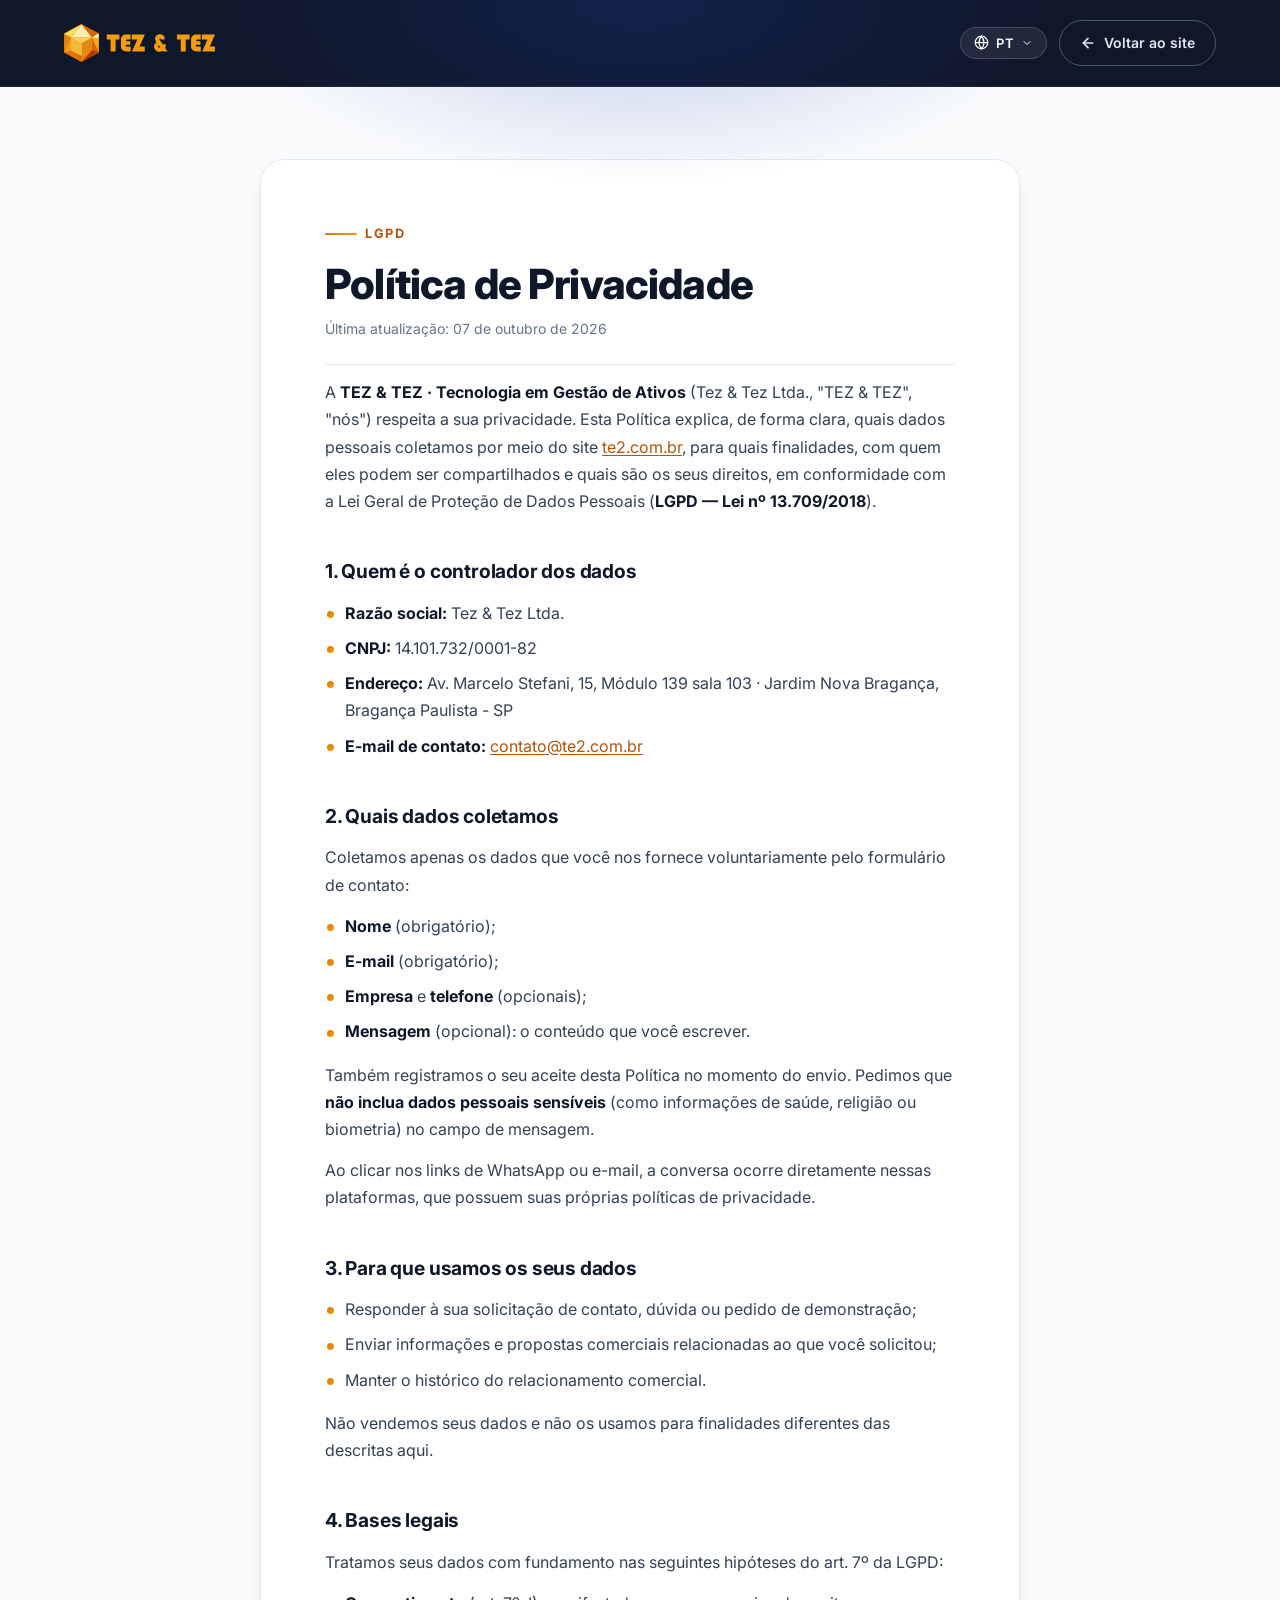
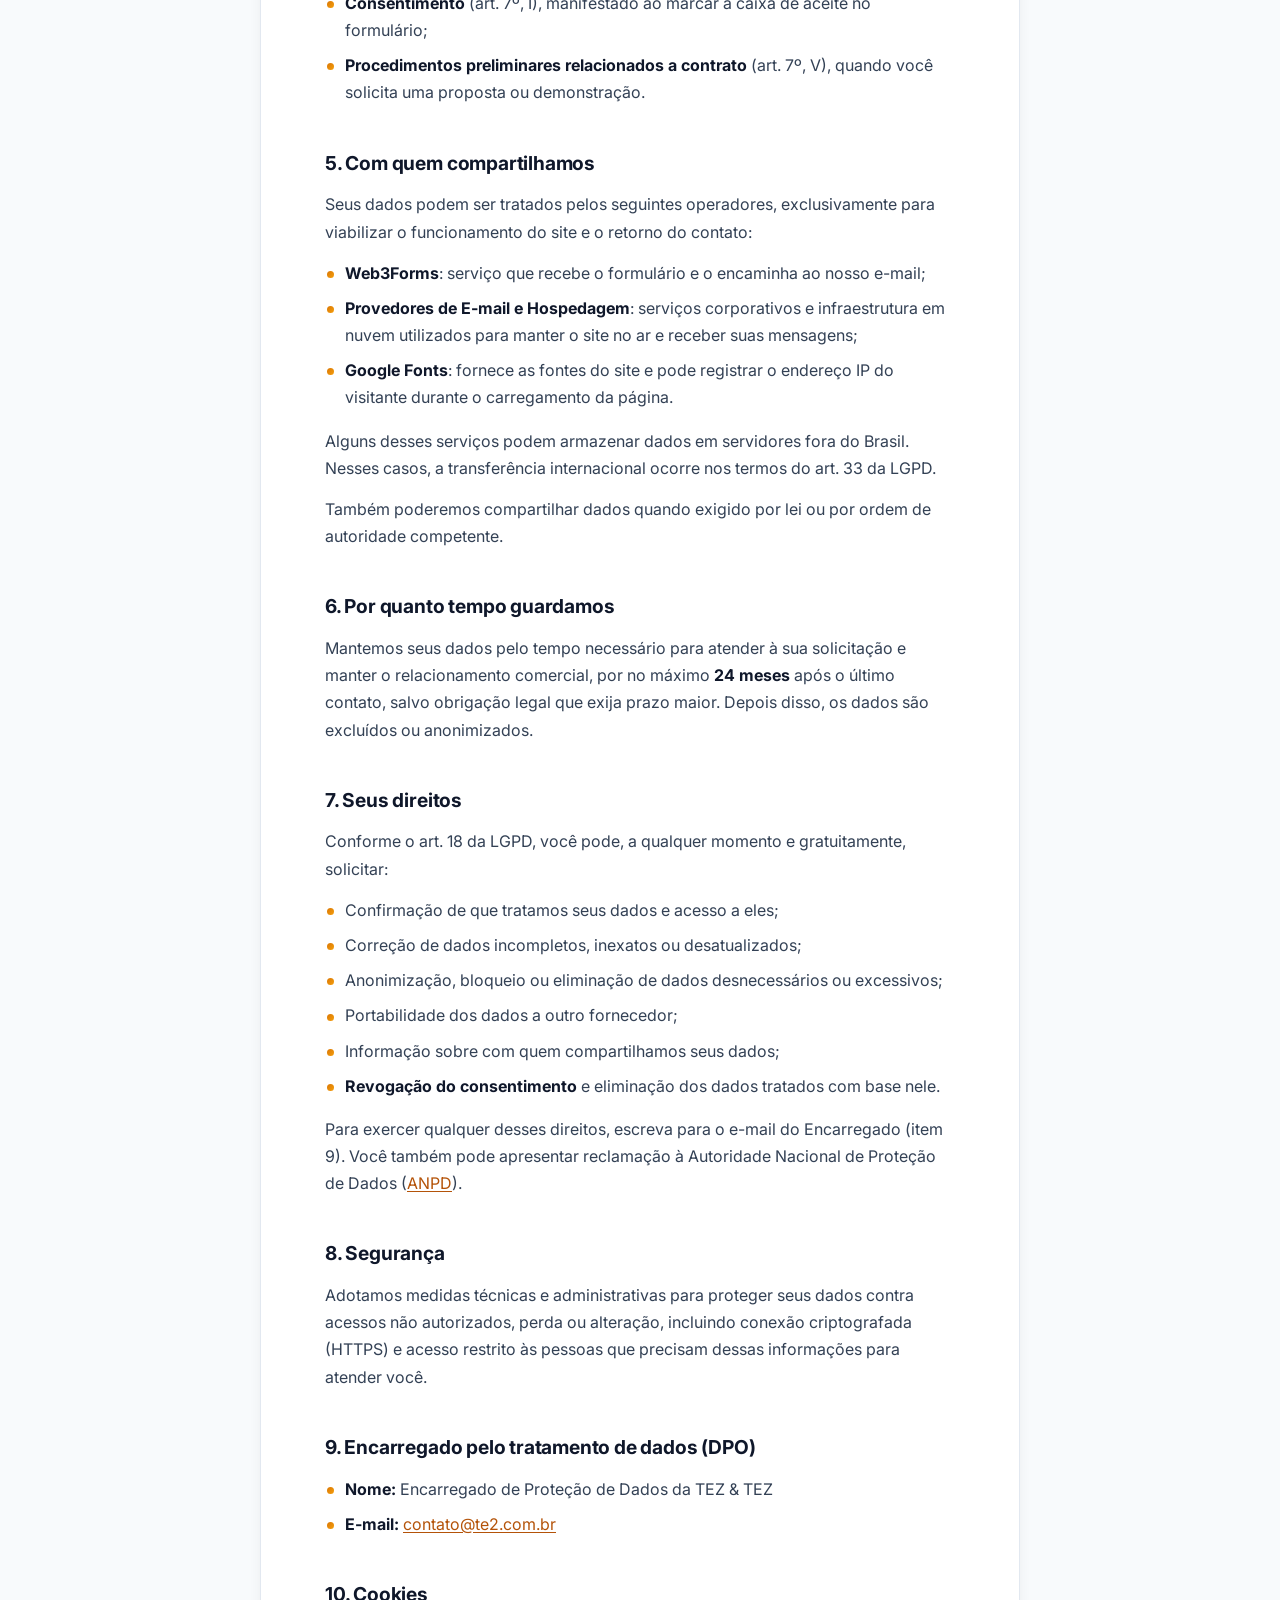
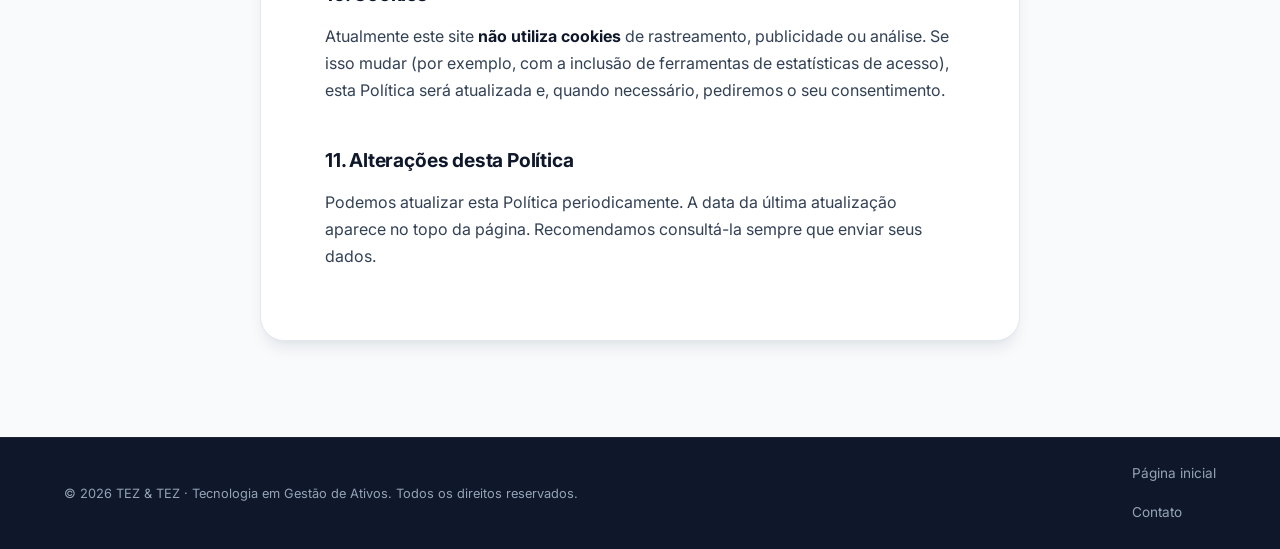
==== commit e7f89a52: "Add files via upload" ====
--- a/politica-de-privacidade.html
+++ b/politica-de-privacidade.html
@@ -33,14 +33,52 @@
       <a href="index.html" class="legal-logo" aria-label="TEZ & TEZ — voltar para a página inicial">
         <img src="assets/img/logo-TEZ-svg.svg" alt="TEZ & TEZ — Tecnologia em Gestão de Ativos">
       </a>
-      <a href="index.html" class="btn-outline legal-back" id="legal-back">
-        <svg width="16" height="16" viewBox="0 0 24 24" fill="none" stroke="currentColor" stroke-width="2.5"
-          stroke-linecap="round" stroke-linejoin="round" aria-hidden="true">
-          <line x1="19" y1="12" x2="5" y2="12"></line>
-          <polyline points="12 19 5 12 12 5"></polyline>
-        </svg>
-        Voltar ao site
-      </a>
+      <div class="legal-header-actions">
+        <!-- Seletor de Idioma Executivo (PT / EN / IT) -->
+        <div class="lang-switch" id="lang-switch">
+          <button class="lang-switch-btn" id="lang-switch-btn" type="button" aria-haspopup="true" aria-expanded="false"
+            aria-label="Alterar idioma do site">
+            <svg class="lang-globe-icon" viewBox="0 0 24 24" fill="none" stroke="currentColor" stroke-width="2"
+              stroke-linecap="round" stroke-linejoin="round" aria-hidden="true">
+              <circle cx="12" cy="12" r="10"></circle>
+              <line x1="2" y1="12" x2="22" y2="12"></line>
+              <path d="M12 2a15.3 15.3 0 0 1 4 10 15.3 15.3 0 0 1-4 10 15.3 15.3 0 0 1-4-10 15.3 15.3 0 0 1 4-10z">
+              </path>
+            </svg>
+            <span class="lang-code-current" id="lang-code-current">PT</span>
+            <svg class="lang-chevron" viewBox="0 0 24 24" fill="none" stroke="currentColor" stroke-width="2"
+              stroke-linecap="round" stroke-linejoin="round" aria-hidden="true">
+              <polyline points="6 9 12 15 18 9"></polyline>
+            </svg>
+          </button>
+          <div class="lang-dropdown" id="lang-dropdown" role="menu" aria-label="Selecionar idioma">
+            <button class="lang-option is-active" type="button" role="menuitem" data-lang="pt">
+              <span class="lang-flag" aria-hidden="true">🇧🇷</span>
+              <span class="lang-name">Português</span>
+              <span class="lang-tag">PT</span>
+            </button>
+            <button class="lang-option" type="button" role="menuitem" data-lang="en">
+              <span class="lang-flag" aria-hidden="true">🇺🇸</span>
+              <span class="lang-name">English</span>
+              <span class="lang-tag">EN</span>
+            </button>
+            <button class="lang-option" type="button" role="menuitem" data-lang="it">
+              <span class="lang-flag" aria-hidden="true">🇮🇹</span>
+              <span class="lang-name">Italiano</span>
+              <span class="lang-tag">IT</span>
+            </button>
+          </div>
+        </div>
+
+        <a href="index.html" class="btn-outline legal-back" id="legal-back">
+          <svg width="16" height="16" viewBox="0 0 24 24" fill="none" stroke="currentColor" stroke-width="2.5"
+            stroke-linecap="round" stroke-linejoin="round" aria-hidden="true">
+            <line x1="19" y1="12" x2="5" y2="12"></line>
+            <polyline points="12 19 5 12 12 5"></polyline>
+          </svg>
+          <span data-i18n="legal.back">Voltar ao site</span>
+        </a>
+      </div>
     </div>
   </header>
 
@@ -48,85 +86,96 @@
     <div class="container">
       <article class="legal-content">
 
-        <span class="section-label">LGPD</span>
-        <h1 class="legal-title">Política de Privacidade</h1>
-        <p class="legal-updated">Última atualização: <time datetime="2026-10-07">07 de outubro de 2026</time></p>
-
-        <p>
-          A <strong>TEZ &amp; TEZ · Tecnologia em Gestão de Ativos</strong> (Tez &amp; Tez Ltda., "TEZ &amp; TEZ", "nós") respeita a sua
+        <span class="section-label" data-i18n="legal.badge">LGPD</span>
+        <h1 class="legal-title" data-i18n="legal.title">Política de Privacidade</h1>
+        <p class="legal-updated" data-i18n="legal.updated">Última atualização: <time datetime="2026-10-07">07 de outubro
+            de 2026</time></p>
+
+        <!-- Container para aviso de tradução de cortesia (exibido em EN e IT) -->
+        <div id="legal-disclaimer-wrap" data-i18n="legal.disclaimer"></div>
+
+        <p data-i18n="legal.intro">
+          A <strong>TEZ &amp; TEZ · Tecnologia em Gestão de Ativos</strong> (Tez &amp; Tez Ltda., "TEZ &amp; TEZ",
+          "nós") respeita a sua
           privacidade. Esta Política explica, de forma clara, quais dados pessoais coletamos por meio do site
           <a href="https://te2.com.br">te2.com.br</a>, para quais finalidades, com quem eles podem ser compartilhados
           e quais são os seus direitos, em conformidade com a Lei Geral de Proteção de Dados Pessoais
           (<strong>LGPD — Lei nº 13.709/2018</strong>).
         </p>
 
-        <h2>1. Quem é o controlador dos dados</h2>
-        <ul>
+        <h2 data-i18n="legal.s1_title">1. Quem é o controlador dos dados</h2>
+        <ul data-i18n="legal.s1_body">
           <li><strong>Razão social:</strong> Tez &amp; Tez Ltda.</li>
           <li><strong>CNPJ:</strong> 14.101.732/0001-82</li>
-          <li><strong>Endereço:</strong> Av. Marcelo Stefani, 15 · Jardim Nova Bragança, Bragança Paulista - SP</li>
+          <li><strong>Endereço:</strong> Av. Marcelo Stefani, 15, Módulo 139 sala 103 · Jardim Nova Bragança, Bragança
+            Paulista - SP</li>
           <li><strong>E-mail de contato:</strong> <a href="mailto:contato@te2.com.br">contato@te2.com.br</a></li>
         </ul>
 
-        <h2>2. Quais dados coletamos</h2>
-        <p>Coletamos apenas os dados que você nos fornece voluntariamente pelo formulário de contato:</p>
-        <ul>
+        <h2 data-i18n="legal.s2_title">2. Quais dados coletamos</h2>
+        <p data-i18n="legal.s2_p1">Coletamos apenas os dados que você nos fornece voluntariamente pelo formulário de
+          contato:</p>
+        <ul data-i18n="legal.s2_list">
           <li><strong>Nome</strong> (obrigatório);</li>
           <li><strong>E-mail</strong> (obrigatório);</li>
           <li><strong>Empresa</strong> e <strong>telefone</strong> (opcionais);</li>
           <li><strong>Mensagem</strong> (opcional): o conteúdo que você escrever.</li>
         </ul>
-        <p>
+        <p data-i18n="legal.s2_p2">
           Também registramos o seu aceite desta Política no momento do envio. Pedimos que <strong>não inclua dados
             pessoais sensíveis</strong> (como informações de saúde, religião ou biometria) no campo de mensagem.
         </p>
-        <p>
+        <p data-i18n="legal.s2_p3">
           Ao clicar nos links de WhatsApp ou e-mail, a conversa ocorre diretamente nessas plataformas, que possuem
           suas próprias políticas de privacidade.
         </p>
 
-        <h2>3. Para que usamos os seus dados</h2>
-        <ul>
+        <h2 data-i18n="legal.s3_title">3. Para que usamos os seus dados</h2>
+        <ul data-i18n="legal.s3_list">
           <li>Responder à sua solicitação de contato, dúvida ou pedido de demonstração;</li>
           <li>Enviar informações e propostas comerciais relacionadas ao que você solicitou;</li>
           <li>Manter o histórico do relacionamento comercial.</li>
         </ul>
-        <p>Não vendemos seus dados e não os usamos para finalidades diferentes das descritas aqui.</p>
-
-        <h2>4. Bases legais</h2>
-        <p>Tratamos seus dados com fundamento nas seguintes hipóteses do art. 7º da LGPD:</p>
-        <ul>
+        <p data-i18n="legal.s3_p2">Não vendemos seus dados e não os usamos para finalidades diferentes das descritas
+          aqui.</p>
+
+        <h2 data-i18n="legal.s4_title">4. Bases legais</h2>
+        <p data-i18n="legal.s4_p1">Tratamos seus dados com fundamento nas seguintes hipóteses do art. 7º da LGPD:</p>
+        <ul data-i18n="legal.s4_list">
           <li><strong>Consentimento</strong> (art. 7º, I), manifestado ao marcar a caixa de aceite no formulário;</li>
           <li><strong>Procedimentos preliminares relacionados a contrato</strong> (art. 7º, V), quando você solicita
             uma proposta ou demonstração.</li>
         </ul>
 
-        <h2>5. Com quem compartilhamos</h2>
-        <p>Seus dados podem ser tratados pelos seguintes operadores, exclusivamente para viabilizar o funcionamento
+        <h2 data-i18n="legal.s5_title">5. Com quem compartilhamos</h2>
+        <p data-i18n="legal.s5_p1">Seus dados podem ser tratados pelos seguintes operadores, exclusivamente para
+          viabilizar o funcionamento
           do site e o retorno do contato:</p>
-        <ul>
+        <ul data-i18n="legal.s5_list">
           <li><strong>Web3Forms</strong>: serviço que recebe o formulário e o encaminha ao nosso e-mail;</li>
           <li><strong>Provedores de E-mail e Hospedagem</strong>: serviços corporativos e infraestrutura em nuvem
             utilizados para manter o site no ar e receber suas mensagens;</li>
           <li><strong>Google Fonts</strong>: fornece as fontes do site e pode registrar o endereço IP do visitante
             durante o carregamento da página.</li>
         </ul>
-        <p>
+        <p data-i18n="legal.s5_p2">
           Alguns desses serviços podem armazenar dados em servidores fora do Brasil. Nesses casos, a transferência
           internacional ocorre nos termos do art. 33 da LGPD.
         </p>
-        <p>Também poderemos compartilhar dados quando exigido por lei ou por ordem de autoridade competente.</p>
-
-        <h2>6. Por quanto tempo guardamos</h2>
-        <p>
+        <p data-i18n="legal.s5_p3">Também poderemos compartilhar dados quando exigido por lei ou por ordem de autoridade
+          competente.</p>
+
+        <h2 data-i18n="legal.s6_title">6. Por quanto tempo guardamos</h2>
+        <p data-i18n="legal.s6_body">
           Mantemos seus dados pelo tempo necessário para atender à sua solicitação e manter o relacionamento comercial,
           por no máximo <strong>24 meses</strong> após o último contato, salvo obrigação legal que
           exija prazo maior. Depois disso, os dados são excluídos ou anonimizados.
         </p>
 
-        <h2>7. Seus direitos</h2>
-        <p>Conforme o art. 18 da LGPD, você pode, a qualquer momento e gratuitamente, solicitar:</p>
-        <ul>
+        <h2 data-i18n="legal.s7_title">7. Seus direitos</h2>
+        <p data-i18n="legal.s7_p1">Conforme o art. 18 da LGPD, você pode, a qualquer momento e gratuitamente, solicitar:
+        </p>
+        <ul data-i18n="legal.s7_list">
           <li>Confirmação de que tratamos seus dados e acesso a eles;</li>
           <li>Correção de dados incompletos, inexatos ou desatualizados;</li>
           <li>Anonimização, bloqueio ou eliminação de dados desnecessários ou excessivos;</li>
@@ -134,34 +183,34 @@
           <li>Informação sobre com quem compartilhamos seus dados;</li>
           <li><strong>Revogação do consentimento</strong> e eliminação dos dados tratados com base nele.</li>
         </ul>
-        <p>
+        <p data-i18n="legal.s7_p2">
           Para exercer qualquer desses direitos, escreva para o e-mail do Encarregado (item 9). Você também pode
           apresentar reclamação à Autoridade Nacional de Proteção de Dados
           (<a href="https://www.gov.br/anpd" target="_blank" rel="noopener noreferrer">ANPD</a>).
         </p>
 
-        <h2>8. Segurança</h2>
-        <p>
+        <h2 data-i18n="legal.s8_title">8. Segurança</h2>
+        <p data-i18n="legal.s8_body">
           Adotamos medidas técnicas e administrativas para proteger seus dados contra acessos não autorizados, perda
           ou alteração, incluindo conexão criptografada (HTTPS) e acesso restrito às pessoas que precisam dessas
           informações para atender você.
         </p>
 
-        <h2>9. Encarregado pelo tratamento de dados (DPO)</h2>
-        <ul>
+        <h2 data-i18n="legal.s9_title">9. Encarregado pelo tratamento de dados (DPO)</h2>
+        <ul data-i18n="legal.s9_body">
           <li><strong>Nome:</strong> Encarregado de Proteção de Dados da TEZ & TEZ</li>
           <li><strong>E-mail:</strong> <a href="mailto:contato@te2.com.br">contato@te2.com.br</a></li>
         </ul>
 
-        <h2>10. Cookies</h2>
-        <p>
+        <h2 data-i18n="legal.s10_title">10. Cookies</h2>
+        <p data-i18n="legal.s10_body">
           Atualmente este site <strong>não utiliza cookies</strong> de rastreamento, publicidade ou análise. Se isso
           mudar (por exemplo, com a inclusão de ferramentas de estatísticas de acesso), esta Política será atualizada
           e, quando necessário, pediremos o seu consentimento.
         </p>
 
-        <h2>11. Alterações desta Política</h2>
-        <p>
+        <h2 data-i18n="legal.s11_title">11. Alterações desta Política</h2>
+        <p data-i18n="legal.s11_body">
           Podemos atualizar esta Política periodicamente. A data da última atualização aparece no topo da página.
           Recomendamos consultá-la sempre que enviar seus dados.
         </p>
@@ -173,19 +222,18 @@
   <footer class="footer" id="footer">
     <div class="container">
       <div class="footer-bottom">
-        <p class="footer-copy">© <span id="current-year">2026</span> TEZ &amp; TEZ · Tecnologia em Gestão de Ativos. Todos os
+        <p class="footer-copy" data-i18n="legal.foot_copy">© <span id="current-year">2026</span> TEZ &amp; TEZ ·
+          Tecnologia em Gestão de Ativos. Todos os
           direitos reservados.</p>
         <div class="footer-links">
-          <a href="index.html">Página inicial</a>
-          <a href="index.html#contato">Contato</a>
+          <a href="index.html" data-i18n="legal.foot_home">Página inicial</a>
+          <a href="index.html#contato" data-i18n="legal.foot_contact">Contato</a>
         </div>
       </div>
     </div>
   </footer>
 
-  <script>
-    document.getElementById('current-year').textContent = new Date().getFullYear();
-  </script>
+  <script src="legal-i18n.js"></script>
 </body>
 
 </html>
--- a/styles.css
+++ b/styles.css
@@ -329,12 +329,12 @@
   left: 0;
   width: 100%;
   z-index: 1000;
-  padding: 16px 0;
+  padding: 18px 0;
   transition: padding 0.4s var(--ease-out);
 }
 
 .navbar.scrolled {
-  padding: 12px 0;
+  padding: 10px 0;
 }
 
 .navbar .container {
@@ -342,7 +342,8 @@
   display: flex;
   align-items: center;
   justify-content: space-between;
-  transition: max-width 0.5s var(--ease-out), padding 0.5s var(--ease-out);
+  gap: clamp(20px, 2.5vw, 44px);
+  transition: max-width 0.45s var(--ease-out), padding 0.45s var(--ease-out);
 }
 
 /* Fundo da "pílula de vidro" — fica num pseudo-elemento para que o
@@ -360,8 +361,9 @@
 }
 
 .navbar.scrolled .container {
-  max-width: min(1080px, calc(100% - 32px));
-  padding: 8px 8px 8px 24px;
+  max-width: min(1280px, calc(100% - 32px));
+  padding: 8px 12px 8px 24px;
+  gap: clamp(16px, 2vw, 36px);
 }
 
 .navbar.scrolled .container::before {
@@ -374,10 +376,12 @@
 
 .navbar-logo {
   display: flex;
+  align-items: center;
+  flex-shrink: 0;
 }
 
 .navbar-logo img {
-  height: 42px;
+  height: 40px;
   width: auto;
   transition: height 0.4s var(--ease-out);
 }
@@ -389,17 +393,23 @@
 .navbar-nav {
   display: flex;
   align-items: center;
-  gap: 32px;
+  gap: clamp(14px, 1.6vw, 24px);
+  flex-shrink: 0;
+}
+
+.navbar.scrolled .navbar-nav {
+  gap: clamp(10px, 1.2vw, 18px);
 }
 
 .navbar-nav a {
   font-family: var(--font-heading);
-  font-size: 0.875rem;
+  font-size: 0.86rem;
   font-weight: 500;
-  color: rgba(255, 255, 255, 0.8);
+  color: rgba(255, 255, 255, 0.85);
   letter-spacing: 0.01em;
   position: relative;
   padding: 4px 0;
+  white-space: nowrap;
 }
 
 .navbar-nav a:not(.navbar-cta):hover {
@@ -430,9 +440,9 @@
 
 .navbar-nav .navbar-cta {
   font-family: var(--font-heading);
-  font-size: 0.875rem;
+  font-size: 0.86rem;
   font-weight: 700;
-  padding: 8px 20px;
+  padding: 8px 18px;
   border-radius: var(--radius-full);
   background: var(--amber-500);
   border: 1px solid var(--amber-600);
@@ -440,6 +450,17 @@
   box-shadow: 0 2px 8px rgba(0, 0, 0, 0.2);
   transition: transform 0.25s var(--ease-out), background 0.25s ease, border-color 0.25s ease;
   white-space: nowrap;
+}
+
+.navbar.scrolled .navbar-nav .navbar-cta {
+  padding: 7px 15px;
+  font-size: 0.82rem;
+}
+
+.navbar.scrolled .lang-switch-btn {
+  padding: 6px 10px;
+  font-size: 0.78rem;
+  gap: 5px;
 }
 
 .navbar-nav .navbar-cta:hover {
@@ -1630,7 +1651,7 @@
   font-size: 0.92rem;
   line-height: 1.6;
   color: var(--slate-300);
-  margin-bottom: 0;
+  margin-bottom: 20px;
 }
 
 .module-tags {
@@ -1640,7 +1661,9 @@
   margin-top: auto;
 }
 
-.module-tags span {
+.module-tags > span {
+  display: inline-flex;
+  align-items: center;
   font-family: var(--font-heading);
   font-size: 0.72rem;
   font-weight: 600;
@@ -1650,6 +1673,12 @@
   background: rgba(245, 158, 11, 0.1);
   border: 1px solid rgba(245, 158, 11, 0.22);
   color: var(--amber-300);
+}
+
+.module-tags > span * {
+  background: transparent !important;
+  border: none !important;
+  padding: 0 !important;
 }
 
 /* Card Transversal (VECTO): ocupa toda a largura da grade com layout horizontal */
@@ -2706,8 +2735,9 @@
   background: var(--bg-dark);
   padding: 20px 0;
   border-bottom: 1px solid rgba(255, 255, 255, 0.06);
-  overflow: hidden;
+  overflow: visible;
   isolation: isolate;
+  z-index: 100;
 }
 
 .legal-header::before {
@@ -2716,7 +2746,7 @@
   top: -200px;
   left: 50%;
   translate: -50% 0;
-  width: 900px;
+  width: min(900px, 100vw);
   height: 400px;
   background: radial-gradient(ellipse, rgba(30, 64, 175, 0.25), transparent 65%);
   pointer-events: none;
@@ -2730,6 +2760,12 @@
   gap: 16px;
 }
 
+.legal-header-actions {
+  display: flex;
+  align-items: center;
+  gap: 12px;
+}
+
 .legal-logo img {
   height: 38px;
   width: auto;
@@ -2738,6 +2774,24 @@
 .legal-back {
   padding: 10px 20px;
   font-size: 0.875rem;
+  display: inline-flex;
+  align-items: center;
+  gap: 8px;
+}
+
+.legal-disclaimer {
+  background: rgba(245, 158, 11, 0.08);
+  border-left: 3px solid var(--amber-500);
+  border-radius: var(--radius-sm);
+  padding: 14px 18px;
+  margin-bottom: 28px;
+  font-size: 0.875rem;
+  line-height: 1.6;
+  color: var(--slate-700);
+}
+
+.legal-disclaimer strong {
+  color: var(--amber-700);
 }
 
 .legal-main {
@@ -2829,6 +2883,10 @@
 }
 
 @media (max-width: 640px) {
+  .legal-header-actions {
+    gap: 8px;
+  }
+
   .legal-main {
     padding: 40px 0 64px;
   }
@@ -2839,7 +2897,8 @@
   }
 
   .legal-back {
-    padding: 8px 14px;
+    padding: 8px 12px;
+    font-size: 0.8125rem;
   }
 }
 
@@ -2951,12 +3010,8 @@
   }
 }
 
-/* Mobile */
-@media (max-width: 768px) {
-  :root {
-    --section-padding: 64px 0;
-  }
-
+/* Tablet & Mobile Navigation */
+@media (max-width: 1024px) {
   /* Navbar mobile */
   .navbar.scrolled .container {
     padding: 6px 6px 6px 20px;
@@ -3093,6 +3148,13 @@
   .navbar-toggle {
     display: flex;
   }
+}
+
+/* Mobile */
+@media (max-width: 768px) {
+  :root {
+    --section-padding: 64px 0;
+  }
 
   /* Hero */
   .hero {
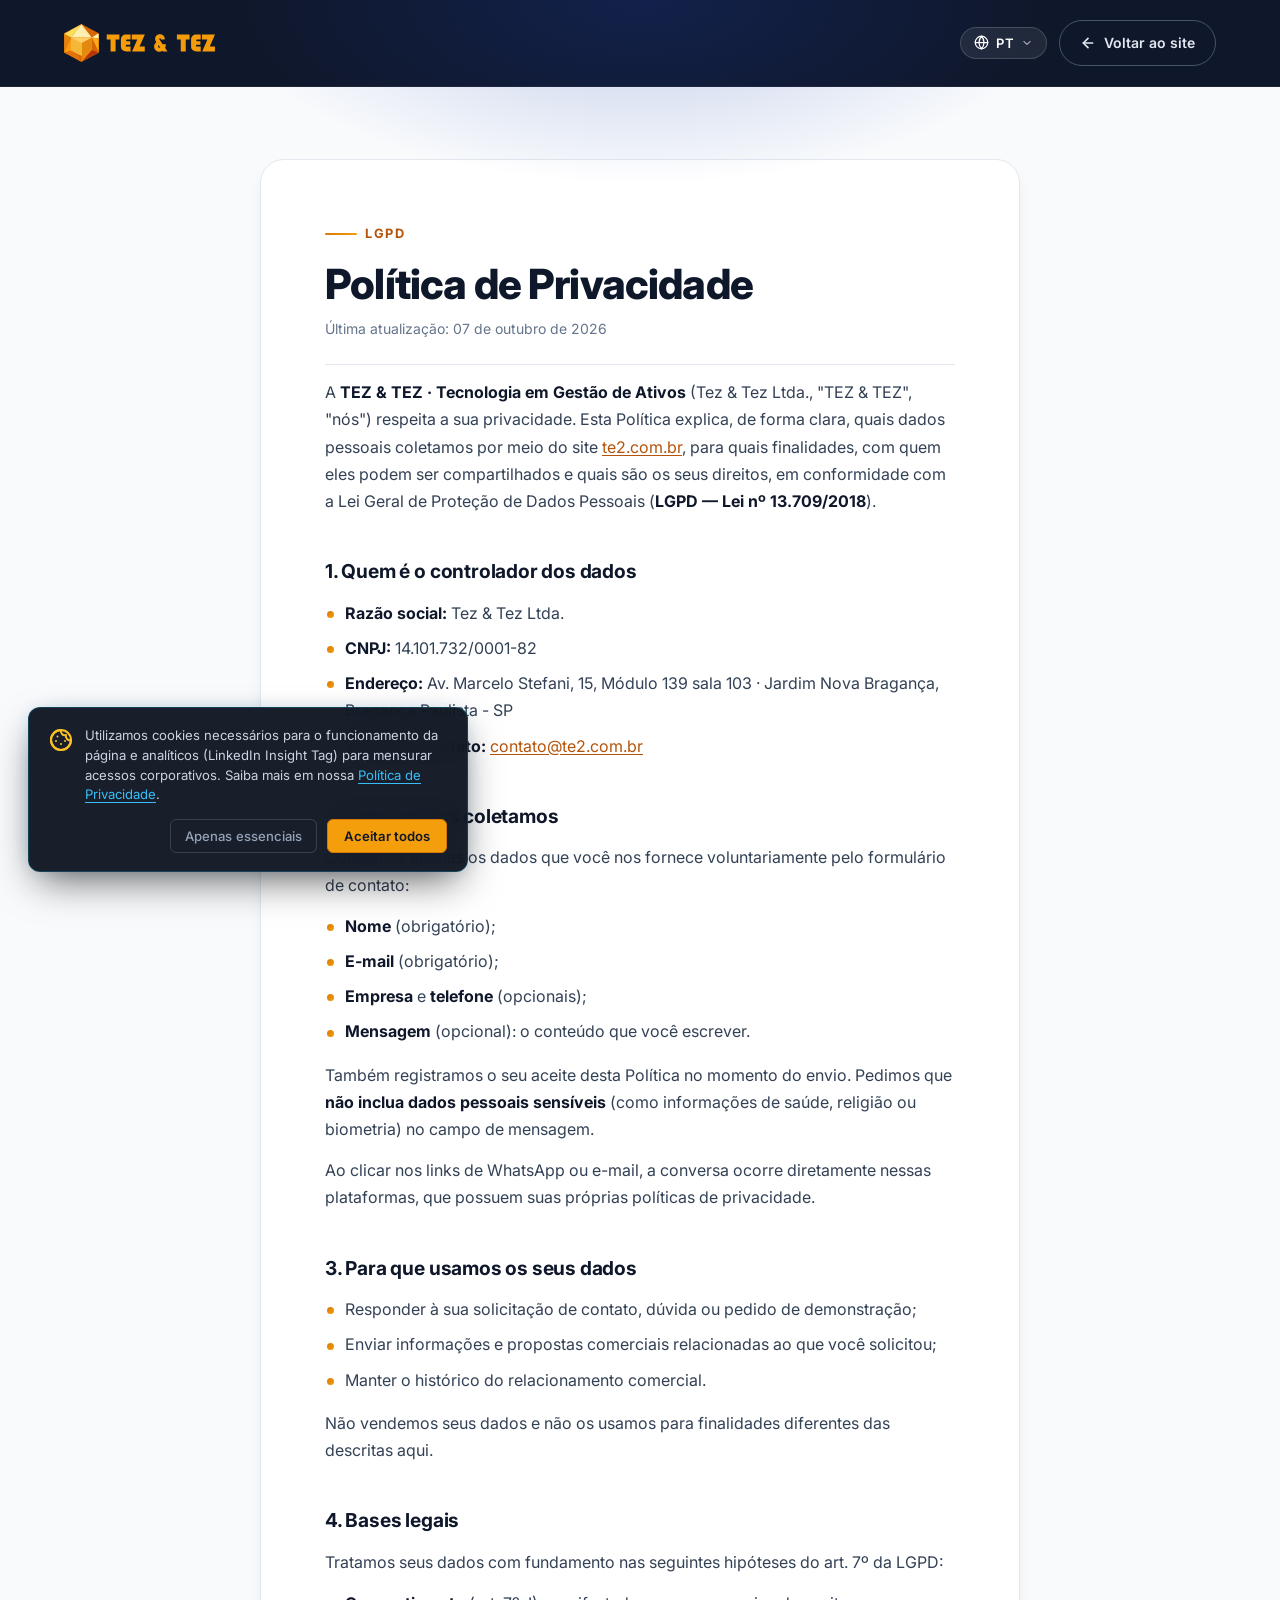
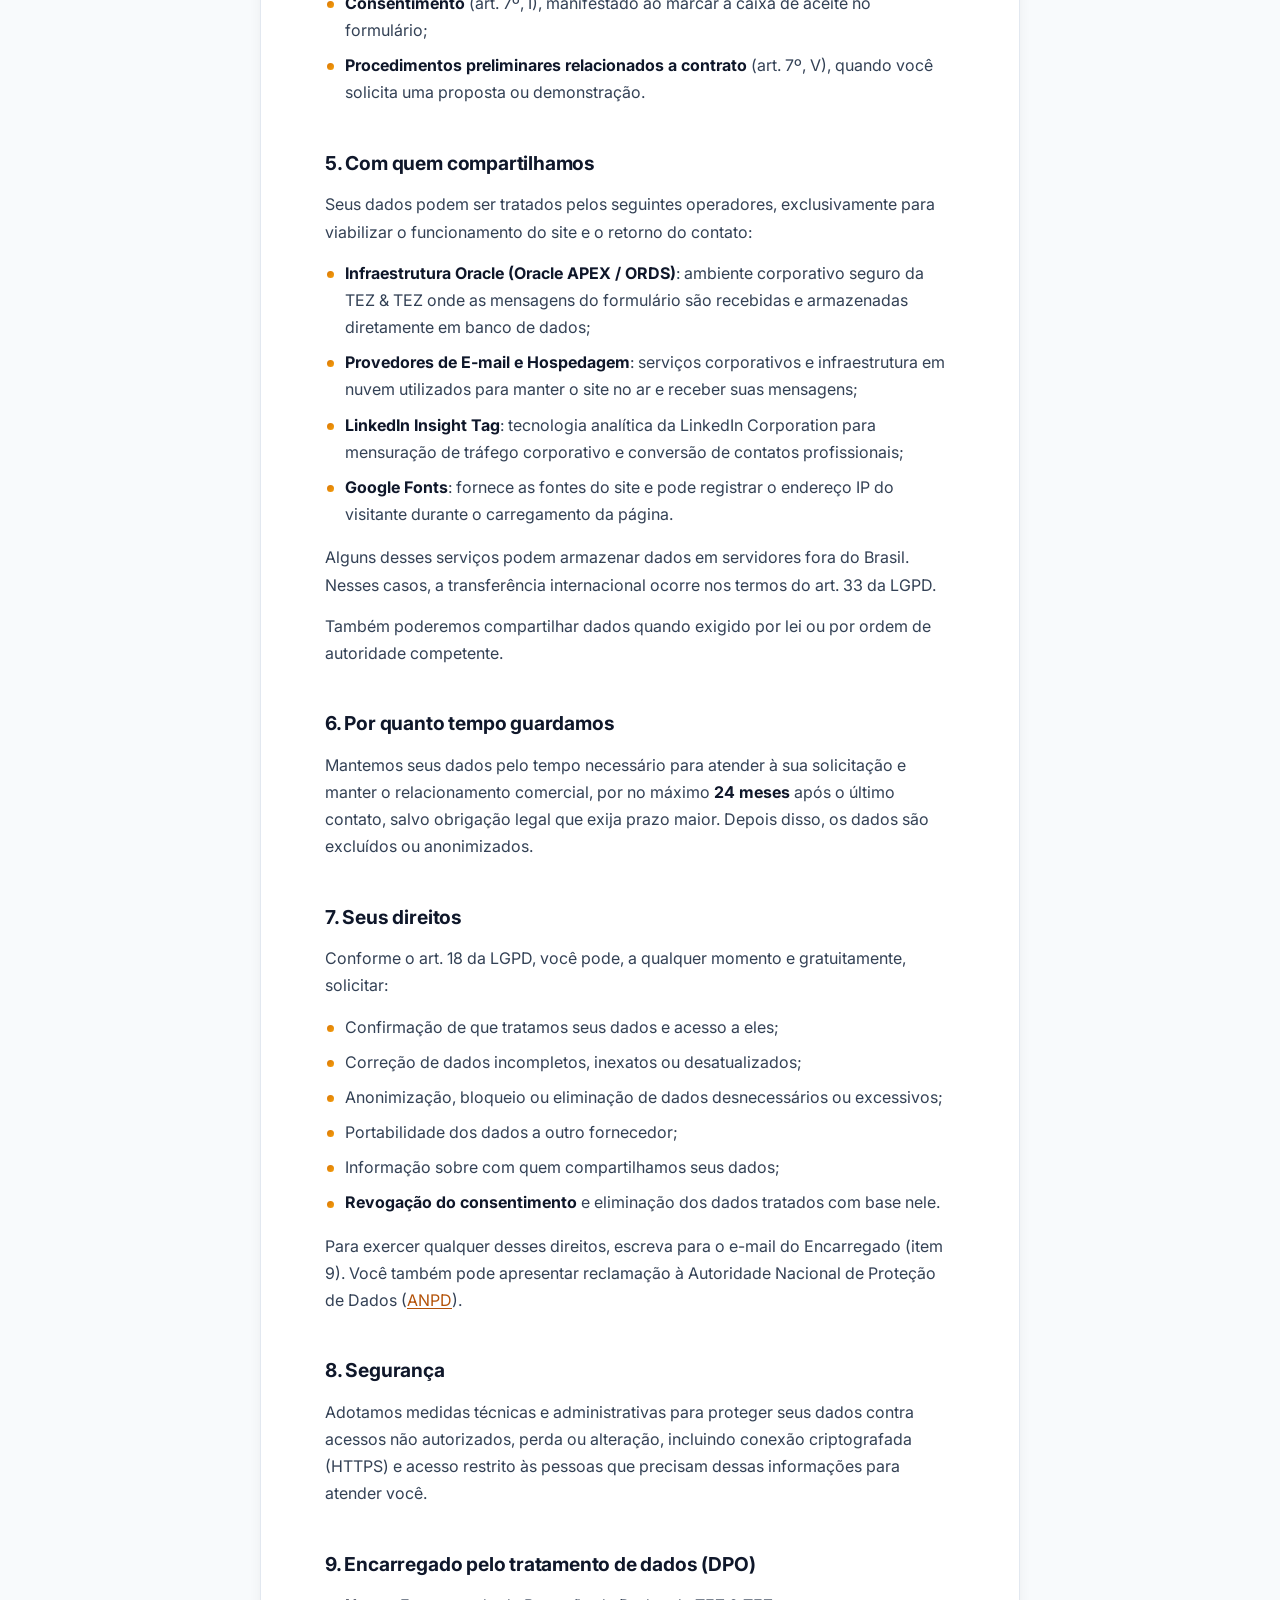
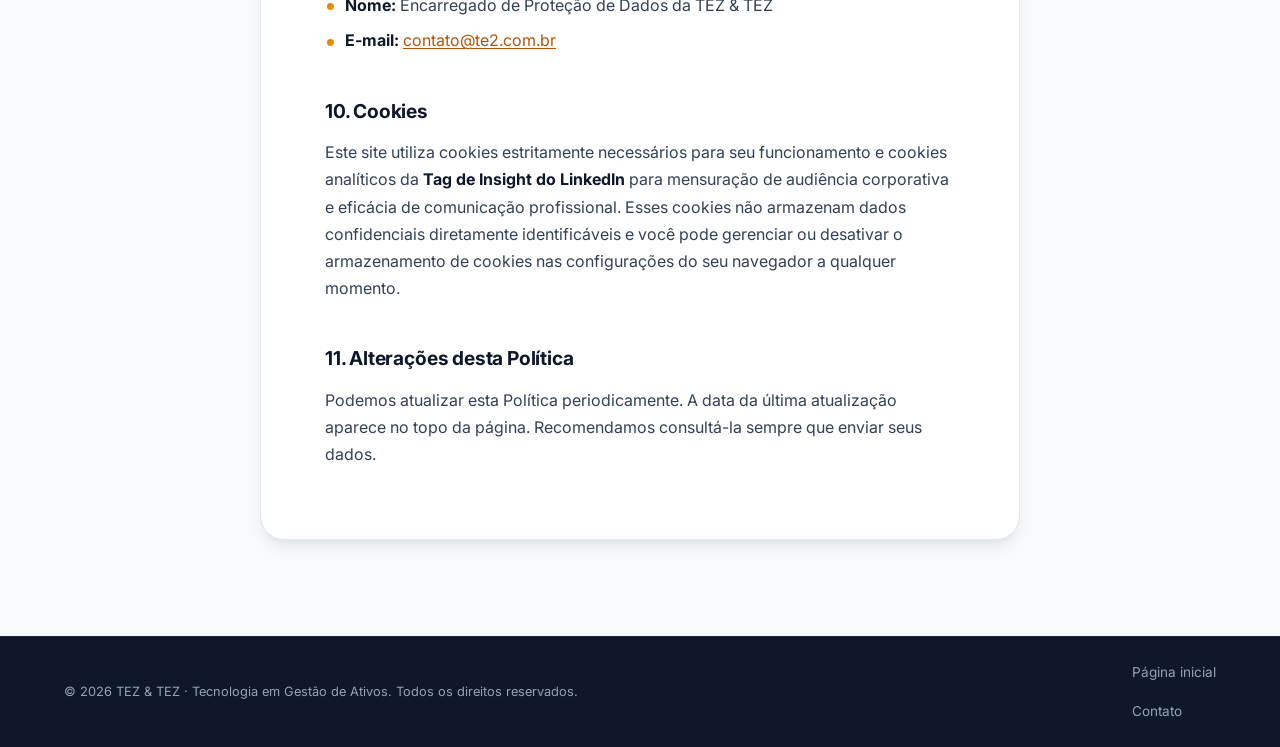
==== commit 90314e5e: "Add files via upload" ====
--- a/politica-de-privacidade.html
+++ b/politica-de-privacidade.html
@@ -152,9 +152,10 @@
           viabilizar o funcionamento
           do site e o retorno do contato:</p>
         <ul data-i18n="legal.s5_list">
-          <li><strong>Web3Forms</strong>: serviço que recebe o formulário e o encaminha ao nosso e-mail;</li>
+          <li><strong>Infraestrutura Oracle (Oracle APEX / ORDS)</strong>: ambiente corporativo seguro da TEZ &amp; TEZ onde as mensagens do formulário são recebidas e armazenadas diretamente em banco de dados;</li>
           <li><strong>Provedores de E-mail e Hospedagem</strong>: serviços corporativos e infraestrutura em nuvem
             utilizados para manter o site no ar e receber suas mensagens;</li>
+          <li><strong>LinkedIn Insight Tag</strong>: tecnologia analítica da LinkedIn Corporation para mensuração de tráfego corporativo e conversão de contatos profissionais;</li>
           <li><strong>Google Fonts</strong>: fornece as fontes do site e pode registrar o endereço IP do visitante
             durante o carregamento da página.</li>
         </ul>
@@ -198,15 +199,13 @@
 
         <h2 data-i18n="legal.s9_title">9. Encarregado pelo tratamento de dados (DPO)</h2>
         <ul data-i18n="legal.s9_body">
-          <li><strong>Nome:</strong> Encarregado de Proteção de Dados da TEZ & TEZ</li>
+          <li><strong>Nome:</strong> Encarregado de Proteção de Dados da TEZ &amp; TEZ</li>
           <li><strong>E-mail:</strong> <a href="mailto:contato@te2.com.br">contato@te2.com.br</a></li>
         </ul>
 
         <h2 data-i18n="legal.s10_title">10. Cookies</h2>
         <p data-i18n="legal.s10_body">
-          Atualmente este site <strong>não utiliza cookies</strong> de rastreamento, publicidade ou análise. Se isso
-          mudar (por exemplo, com a inclusão de ferramentas de estatísticas de acesso), esta Política será atualizada
-          e, quando necessário, pediremos o seu consentimento.
+          Este site utiliza cookies estritamente necessários para seu funcionamento e cookies analíticos da <strong>Tag de Insight do LinkedIn</strong> para mensuração de audiência corporativa e eficácia de comunicação profissional. Esses cookies não armazenam dados confidenciais diretamente identificáveis e você pode gerenciar ou desativar o armazenamento de cookies nas configurações do seu navegador a qualquer momento.
         </p>
 
         <h2 data-i18n="legal.s11_title">11. Alterações desta Política</h2>
@@ -233,6 +232,29 @@
     </div>
   </footer>
 
+  <!-- Banner de Consentimento de Cookies LGPD -->
+  <aside class="cookie-banner" id="cookie-banner" role="region" aria-label="Aviso de Privacidade e Cookies" style="display: none;">
+    <div class="cookie-banner-content">
+      <div class="cookie-banner-icon" aria-hidden="true">
+        <svg viewBox="0 0 24 24" fill="none" stroke="currentColor" stroke-width="2" stroke-linecap="round" stroke-linejoin="round">
+          <circle cx="12" cy="12" r="10"></circle>
+          <path d="M12 2a10 10 0 1 0 10 10 4 4 0 0 1-5-5 4 4 0 0 1-5-5"></path>
+          <path d="M8.5 8.5v.01"></path>
+          <path d="M7 13v.01"></path>
+          <path d="M12 16v.01"></path>
+          <path d="M16 13v.01"></path>
+        </svg>
+      </div>
+      <p class="cookie-banner-text" data-i18n="cookie.text">
+        Utilizamos cookies necessários para o funcionamento da página e analíticos (LinkedIn Insight Tag) para mensurar acessos corporativos. Saiba mais em nossa <a href="politica-de-privacidade.html">Política de Privacidade</a>.
+      </p>
+    </div>
+    <div class="cookie-banner-actions">
+      <button type="button" class="btn btn-outline-cookie" id="cookie-btn-essential" data-i18n="cookie.essential">Apenas essenciais</button>
+      <button type="button" class="btn btn-primary-cookie" id="cookie-btn-accept" data-i18n="cookie.accept">Aceitar todos</button>
+    </div>
+  </aside>
+
   <script src="legal-i18n.js"></script>
 </body>
 
--- a/styles.css
+++ b/styles.css
@@ -682,6 +682,21 @@
   isolation: isolate;
 }
 
+/* Textura de grade técnica (grid lines) — dissolve suavemente nas bordas */
+.hero::before {
+  content: '';
+  position: absolute;
+  inset: 0;
+  background-image:
+    linear-gradient(rgba(255, 255, 255, 0.045) 1px, transparent 1px),
+    linear-gradient(90deg, rgba(255, 255, 255, 0.045) 1px, transparent 1px);
+  background-size: 60px 60px;
+  -webkit-mask-image: radial-gradient(ellipse 80% 70% at 50% 40%, #000 25%, transparent 75%);
+  mask-image: radial-gradient(ellipse 80% 70% at 50% 40%, #000 25%, transparent 75%);
+  pointer-events: none;
+  z-index: 0;
+}
+
 /* Fade inferior — a faixa de números "pousa" num fundo limpo */
 .hero::after {
   content: '';
@@ -691,6 +706,20 @@
   bottom: 0;
   height: 140px;
   background: linear-gradient(to bottom, transparent, var(--bg-dark));
+  pointer-events: none;
+  z-index: 0;
+}
+
+/* Brilho azul de profundidade tecnológica */
+.hero-glow {
+  position: absolute;
+  top: 50%;
+  left: 50%;
+  transform: translate(-50%, -50%);
+  width: min(1000px, 100vw);
+  height: 550px;
+  background: radial-gradient(ellipse 65% 55% at 50% 40%, rgba(30, 64, 175, 0.3) 0%, transparent 70%);
+  filter: blur(50px);
   pointer-events: none;
   z-index: 0;
 }
@@ -1496,21 +1525,38 @@
   isolation: isolate;
 }
 
-
-
-/* Grade sutil que some para baixo */
+/* Brilho radial de profundidade na Plataforma TGA */
+.platform::before {
+  content: '';
+  position: absolute;
+  top: -220px;
+  left: 50%;
+  translate: -50% 0;
+  width: min(1100px, 100vw);
+  height: 550px;
+  background: radial-gradient(ellipse, rgba(30, 64, 175, 0.28), transparent 70%);
+  pointer-events: none;
+  z-index: 0;
+}
+
+/* Textura de grade técnica (grid lines) na Plataforma TGA — suave e elegante */
 .platform::after {
   content: '';
   position: absolute;
   inset: 0;
   background-image:
-    linear-gradient(rgba(255, 255, 255, 0.025) 1px, transparent 1px),
-    linear-gradient(90deg, rgba(255, 255, 255, 0.025) 1px, transparent 1px);
+    linear-gradient(rgba(255, 255, 255, 0.035) 1px, transparent 1px),
+    linear-gradient(90deg, rgba(255, 255, 255, 0.035) 1px, transparent 1px);
   background-size: 60px 60px;
-  -webkit-mask-image: radial-gradient(ellipse 70% 50% at 50% 0%, #000 30%, transparent 80%);
-  mask-image: radial-gradient(ellipse 70% 50% at 50% 0%, #000 30%, transparent 80%);
+  -webkit-mask-image: radial-gradient(ellipse 85% 75% at 50% 35%, #000 30%, transparent 85%);
+  mask-image: radial-gradient(ellipse 85% 75% at 50% 35%, #000 30%, transparent 85%);
   pointer-events: none;
-  z-index: -1;
+  z-index: 0;
+}
+
+.platform .container {
+  position: relative;
+  z-index: 1;
 }
 
 .platform-header {
@@ -1544,10 +1590,11 @@
 .module-card {
   background:
     radial-gradient(500px circle at var(--x, 50%) var(--y, 50%), rgba(59, 130, 246, calc(0.12 * var(--spot, 0))), transparent 45%),
-    rgba(255, 255, 255, 0.03);
+    var(--bg-dark);
   border: 1px solid rgba(255, 255, 255, 0.08);
   border-radius: var(--radius-lg);
   padding: 32px 28px;
+  box-shadow: 0 10px 30px -10px rgba(0, 0, 0, 0.45);
   transition: transform 0.3s var(--ease-out), box-shadow 0.3s ease, border-color 0.3s ease, --spot 0.4s ease;
   position: relative;
   overflow: hidden;
@@ -2025,6 +2072,7 @@
   background: var(--bg-dark);
   position: relative;
   overflow: hidden;
+  isolation: isolate;
 }
 
 .contact::before {
@@ -2033,10 +2081,26 @@
   top: 0;
   left: 50%;
   transform: translateX(-50%);
-  width: 800px;
-  height: 400px;
-  background: radial-gradient(ellipse, rgba(217, 119, 6, 0.08) 0%, transparent 70%);
+  width: min(900px, 100vw);
+  height: 450px;
+  background: radial-gradient(ellipse, rgba(30, 64, 175, 0.22) 0%, transparent 70%);
   pointer-events: none;
+  z-index: 0;
+}
+
+/* Textura de grade técnica (grid lines) na seção de Contato */
+.contact::after {
+  content: '';
+  position: absolute;
+  inset: 0;
+  background-image:
+    linear-gradient(rgba(255, 255, 255, 0.04) 1px, transparent 1px),
+    linear-gradient(90deg, rgba(255, 255, 255, 0.04) 1px, transparent 1px);
+  background-size: 60px 60px;
+  -webkit-mask-image: radial-gradient(ellipse 85% 75% at 50% 50%, #000 25%, transparent 80%);
+  mask-image: radial-gradient(ellipse 85% 75% at 50% 50%, #000 25%, transparent 80%);
+  pointer-events: none;
+  z-index: 0;
 }
 
 .contact .container {
@@ -2202,11 +2266,13 @@
 
 /* Form */
 .contact-form {
-  background: rgba(255, 255, 255, 0.04);
+  background: rgba(15, 23, 42, 0.94);
   border: 1px solid rgba(255, 255, 255, 0.08);
   border-radius: var(--radius-xl);
   padding: 40px;
-  backdrop-filter: blur(8px);
+  backdrop-filter: blur(12px);
+  -webkit-backdrop-filter: blur(12px);
+  box-shadow: 0 16px 36px -10px rgba(0, 0, 0, 0.5);
 }
 
 .form-grid {
@@ -2724,6 +2790,139 @@
 .whatsapp-float:focus-visible .whatsapp-float-label {
   opacity: 1;
   transform: none;
+}
+
+
+/* ============================================================
+   10.5. BANNER DE CONSENTIMENTO DE COOKIES LGPD
+   Design executivo glassmorphism — posicionado à esquerda para não colidir com WhatsApp
+   ============================================================ */
+.cookie-banner {
+  position: fixed;
+  bottom: 28px;
+  left: 28px;
+  z-index: 950;
+  max-width: 440px;
+  display: flex;
+  flex-direction: column;
+  gap: 14px;
+  padding: 18px 20px;
+  background: rgba(10, 18, 30, 0.94);
+  backdrop-filter: blur(16px);
+  -webkit-backdrop-filter: blur(16px);
+  border: 1px solid rgba(0, 195, 255, 0.22);
+  border-radius: var(--radius-md, 12px);
+  box-shadow: 0 16px 40px -10px rgba(0, 0, 0, 0.65), 0 0 20px -5px rgba(0, 136, 204, 0.2);
+  opacity: 0;
+  transform: translateY(20px);
+  transition: opacity 0.4s ease, transform 0.4s var(--ease-out);
+  pointer-events: none;
+}
+
+.cookie-banner.is-visible {
+  opacity: 1;
+  transform: translateY(0);
+  pointer-events: auto;
+}
+
+.cookie-banner-content {
+  display: flex;
+  align-items: flex-start;
+  gap: 12px;
+}
+
+.cookie-banner-icon {
+  flex-shrink: 0;
+  width: 24px;
+  height: 24px;
+  color: var(--amber-400, #FBBF24);
+  margin-top: 2px;
+}
+
+.cookie-banner-icon svg {
+  width: 100%;
+  height: 100%;
+}
+
+.cookie-banner-text {
+  font-size: 0.82rem;
+  line-height: 1.5;
+  color: var(--slate-300, #CBD5E1);
+  margin: 0;
+}
+
+.cookie-banner-text a {
+  color: #38BDF8;
+  text-decoration: underline;
+  text-underline-offset: 3px;
+  transition: color 0.2s ease;
+}
+
+.cookie-banner-text a:hover {
+  color: #7DD3FC;
+}
+
+.cookie-banner-actions {
+  display: flex;
+  align-items: center;
+  justify-content: flex-end;
+  gap: 10px;
+}
+
+.btn-primary-cookie {
+  padding: 8px 16px;
+  font-size: 0.82rem;
+  font-weight: 600;
+  font-family: var(--font-heading, inherit);
+  border-radius: 6px;
+  background: var(--amber-500, #F59E0B);
+  color: #0F172A;
+  border: 1px solid var(--amber-600, #D97706);
+  cursor: pointer;
+  transition: transform 0.2s ease, background 0.2s ease, box-shadow 0.2s ease;
+}
+
+.btn-primary-cookie:hover {
+  background: var(--amber-400, #FBBF24);
+  transform: translateY(-1px);
+  box-shadow: 0 4px 12px rgba(245, 158, 11, 0.35);
+}
+
+.btn-outline-cookie {
+  padding: 8px 14px;
+  font-size: 0.82rem;
+  font-weight: 500;
+  font-family: var(--font-heading, inherit);
+  border-radius: 6px;
+  background: transparent;
+  color: var(--slate-400, #94A3B8);
+  border: 1px solid rgba(255, 255, 255, 0.15);
+  cursor: pointer;
+  transition: color 0.2s ease, border-color 0.2s ease, background 0.2s ease;
+}
+
+.btn-outline-cookie:hover {
+  color: #FFFFFF;
+  border-color: rgba(255, 255, 255, 0.3);
+  background: rgba(255, 255, 255, 0.05);
+}
+
+@media (max-width: 640px) {
+  .cookie-banner {
+    left: 12px;
+    right: 12px;
+    bottom: 12px;
+    max-width: none;
+    padding: 14px 16px;
+  }
+  .cookie-banner-actions {
+    flex-direction: column-reverse;
+    width: 100%;
+  }
+  .cookie-banner-actions button {
+    width: 100%;
+    text-align: center;
+  }
 }
 
 
